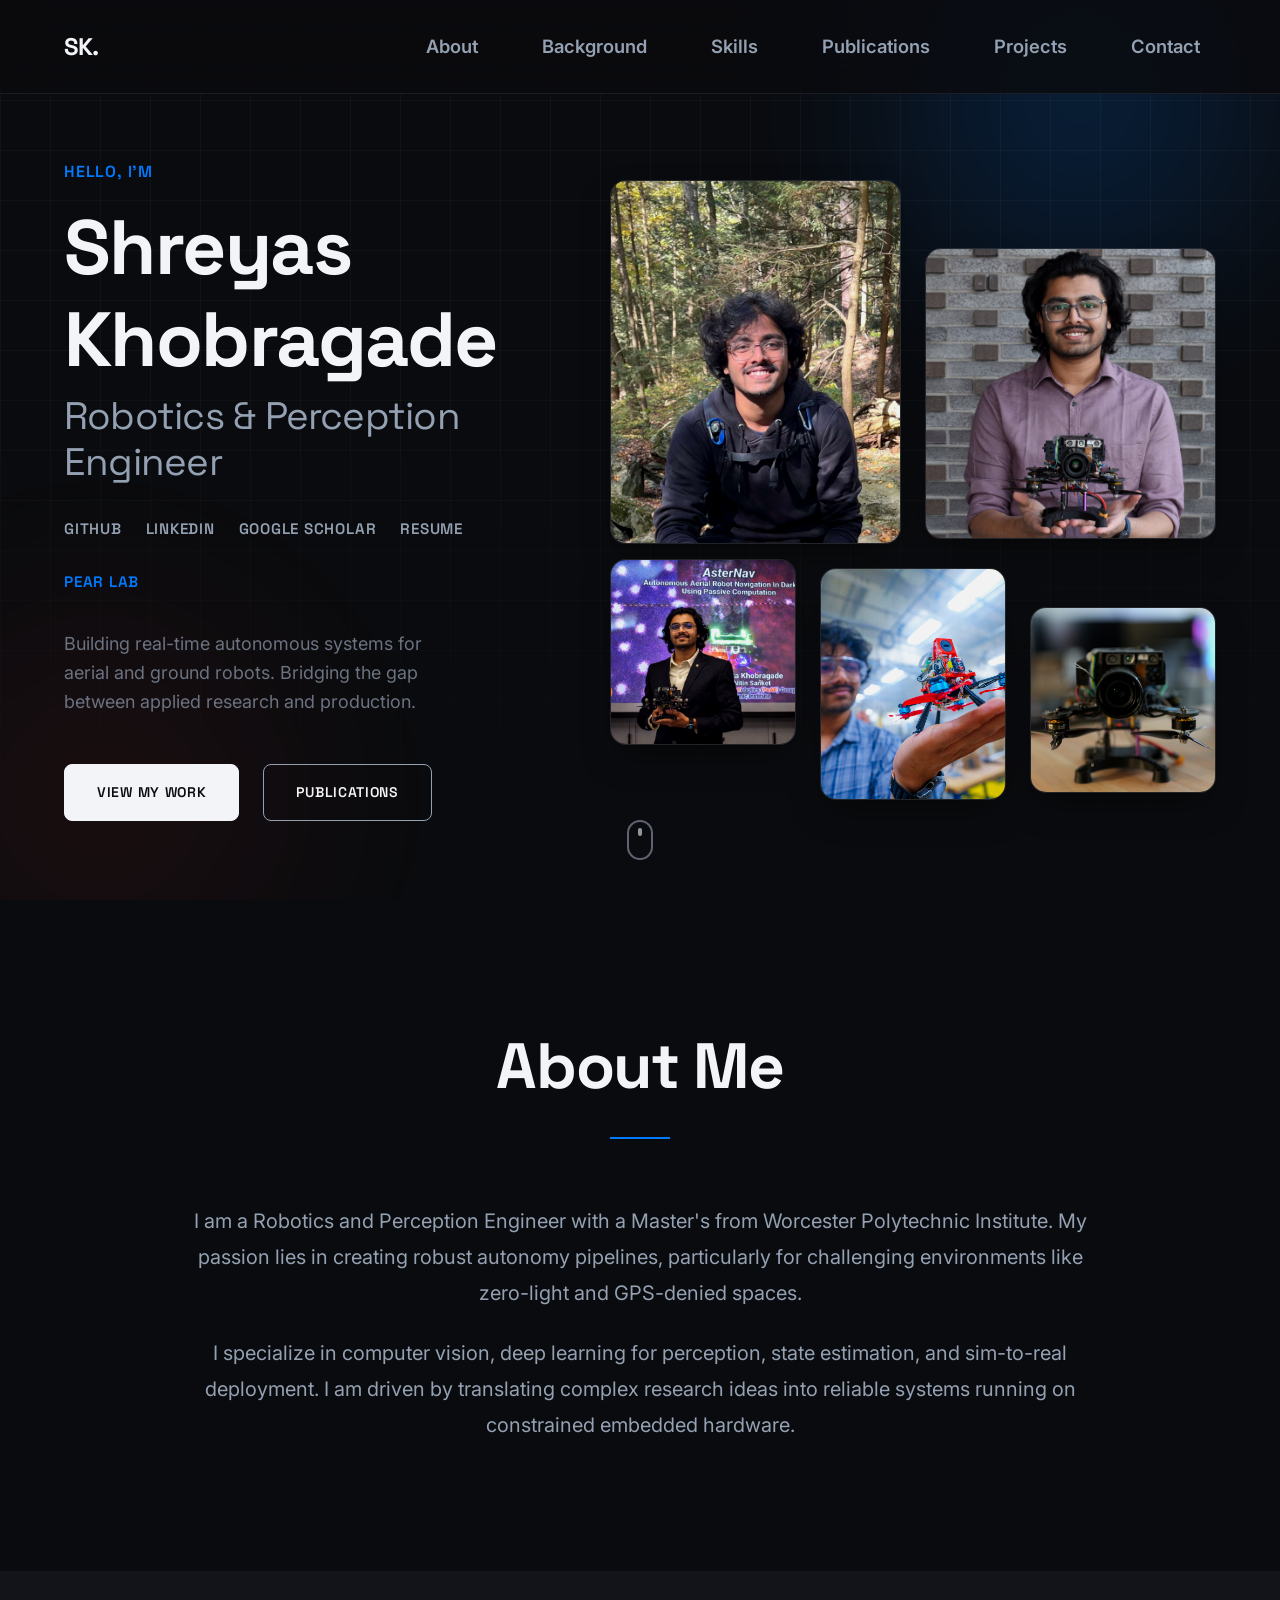
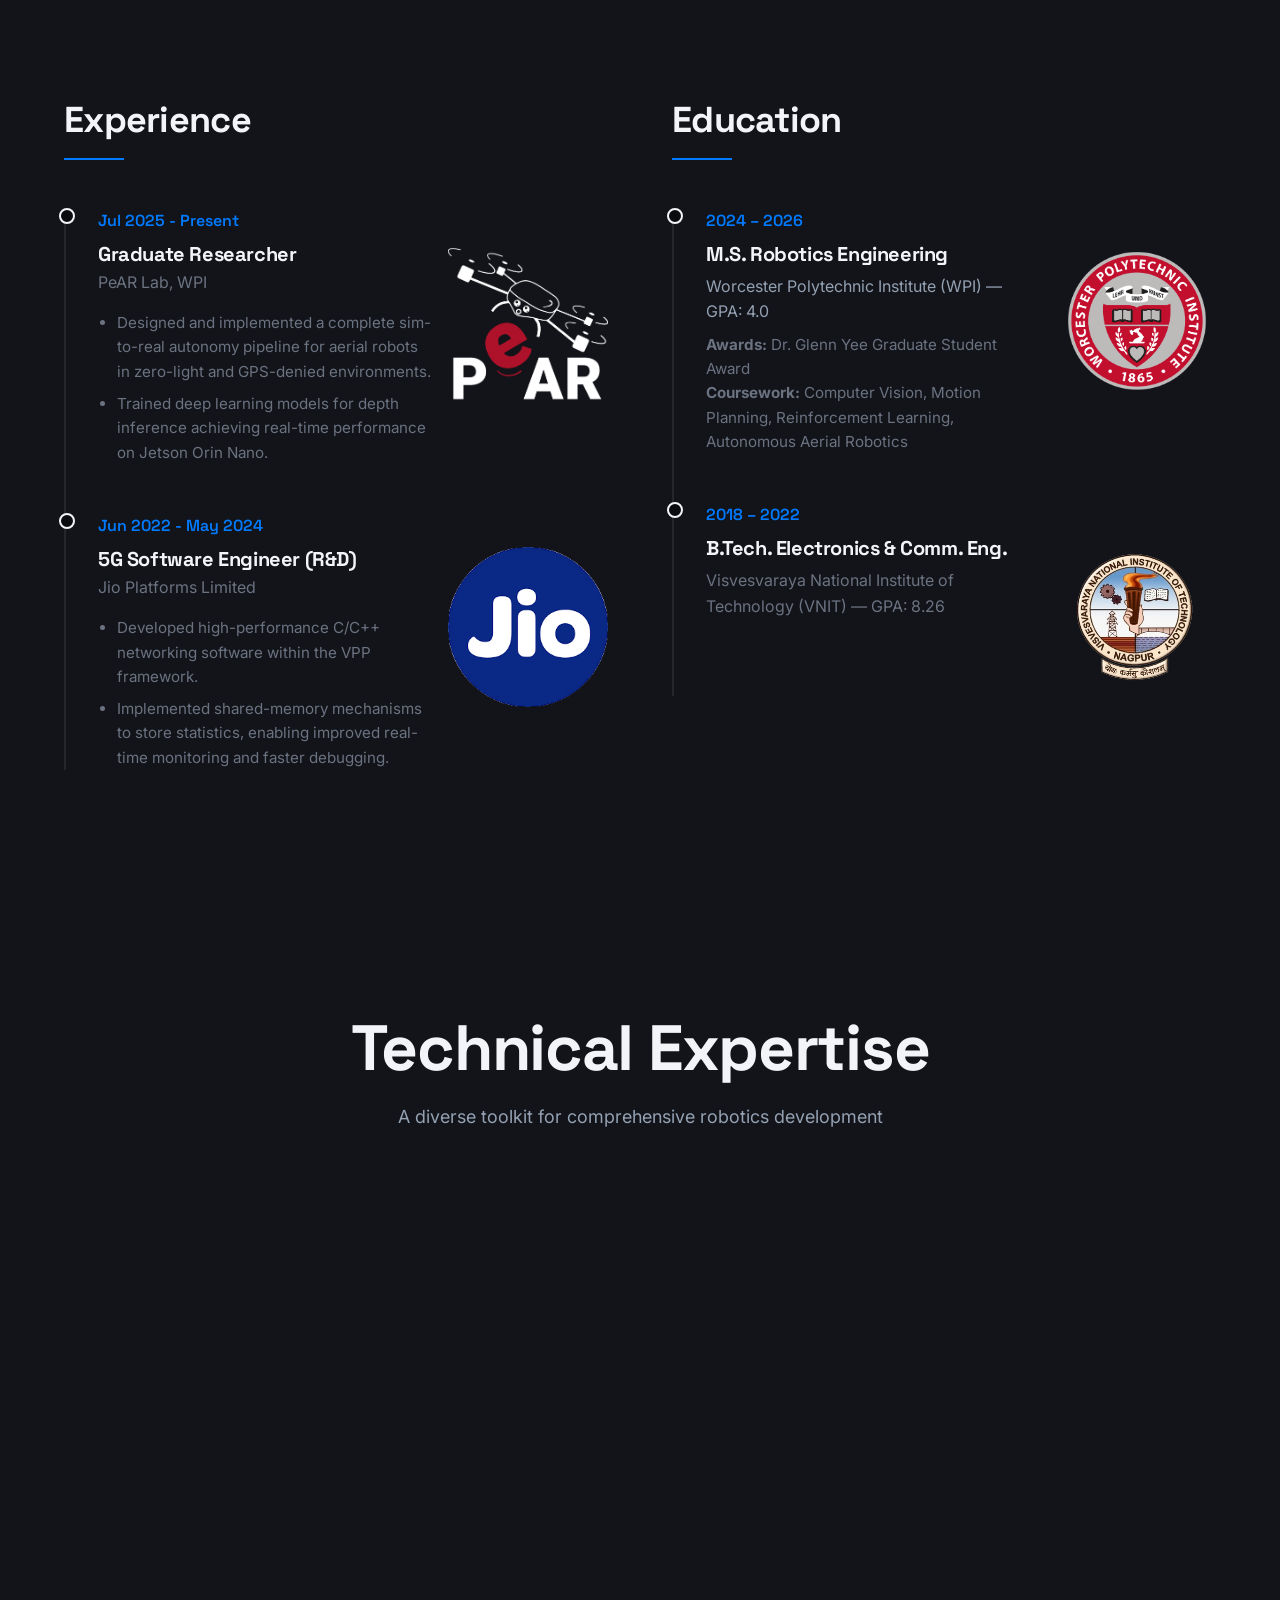
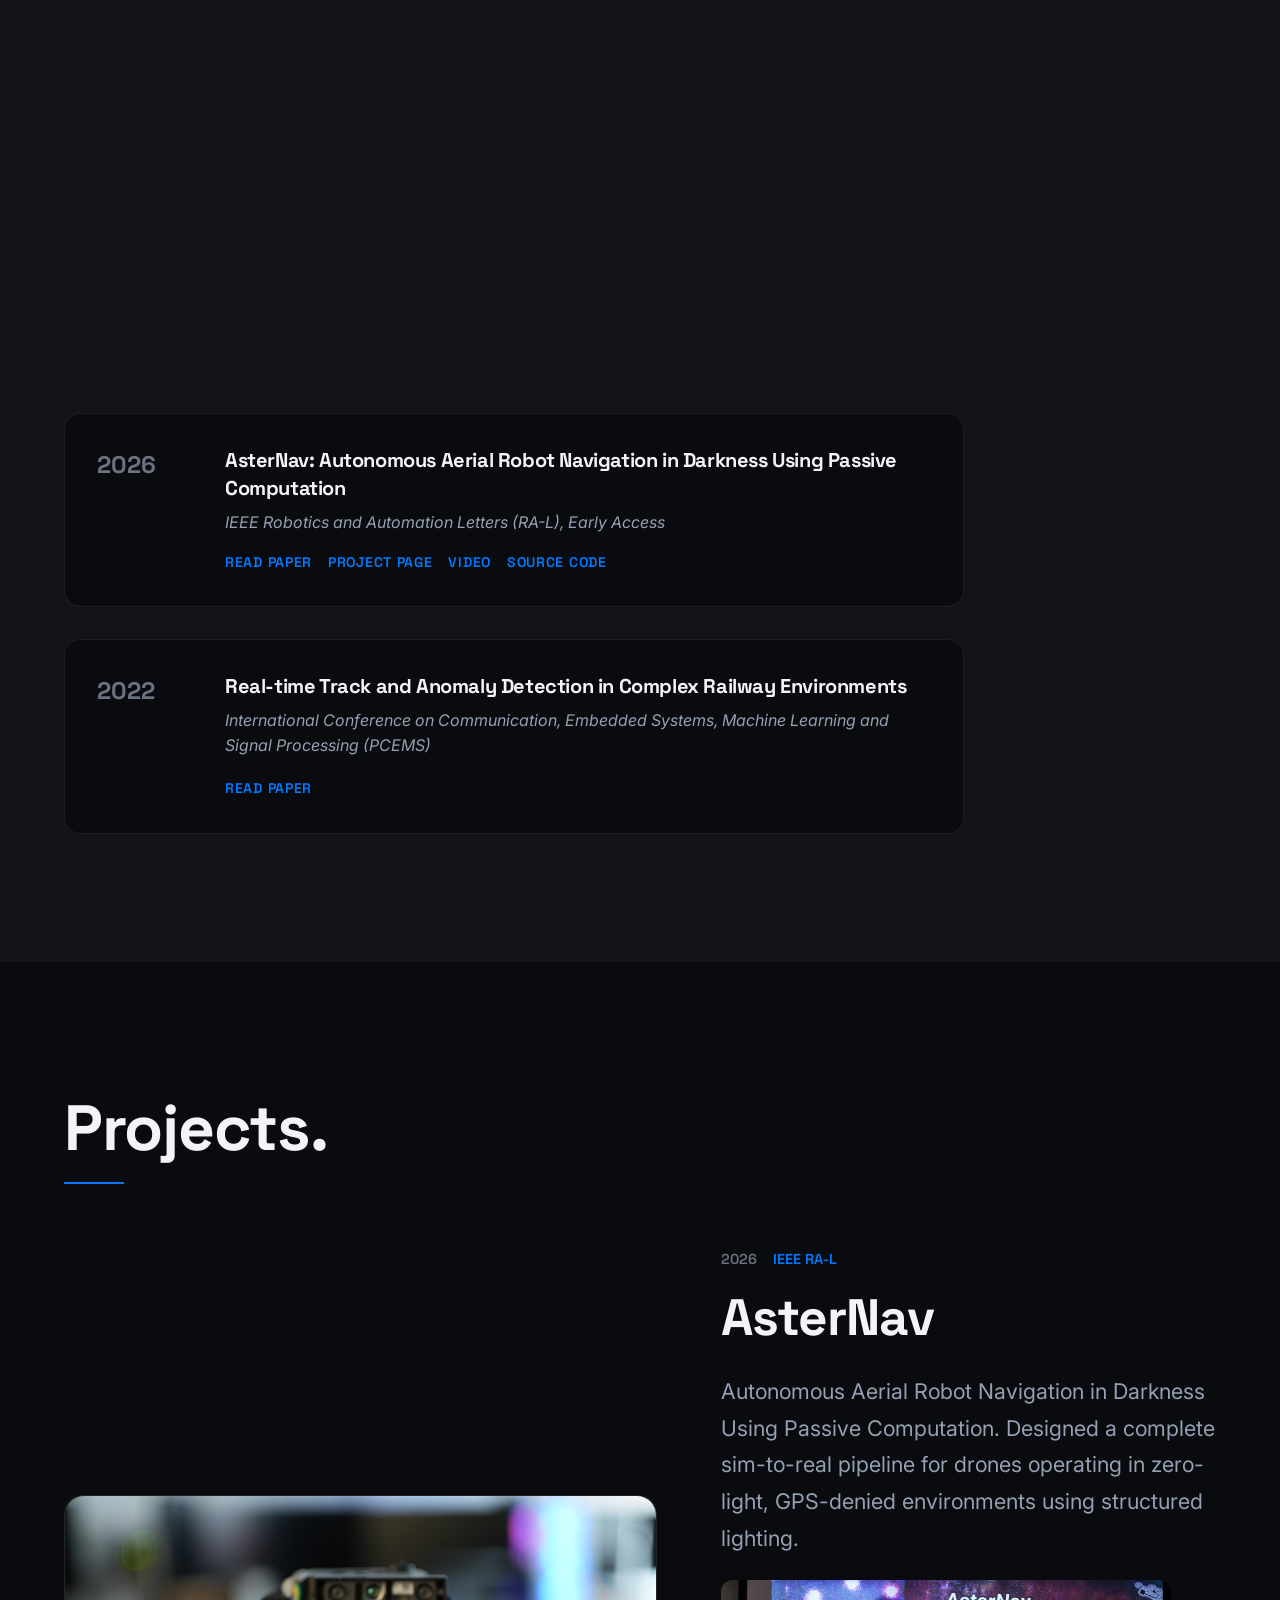
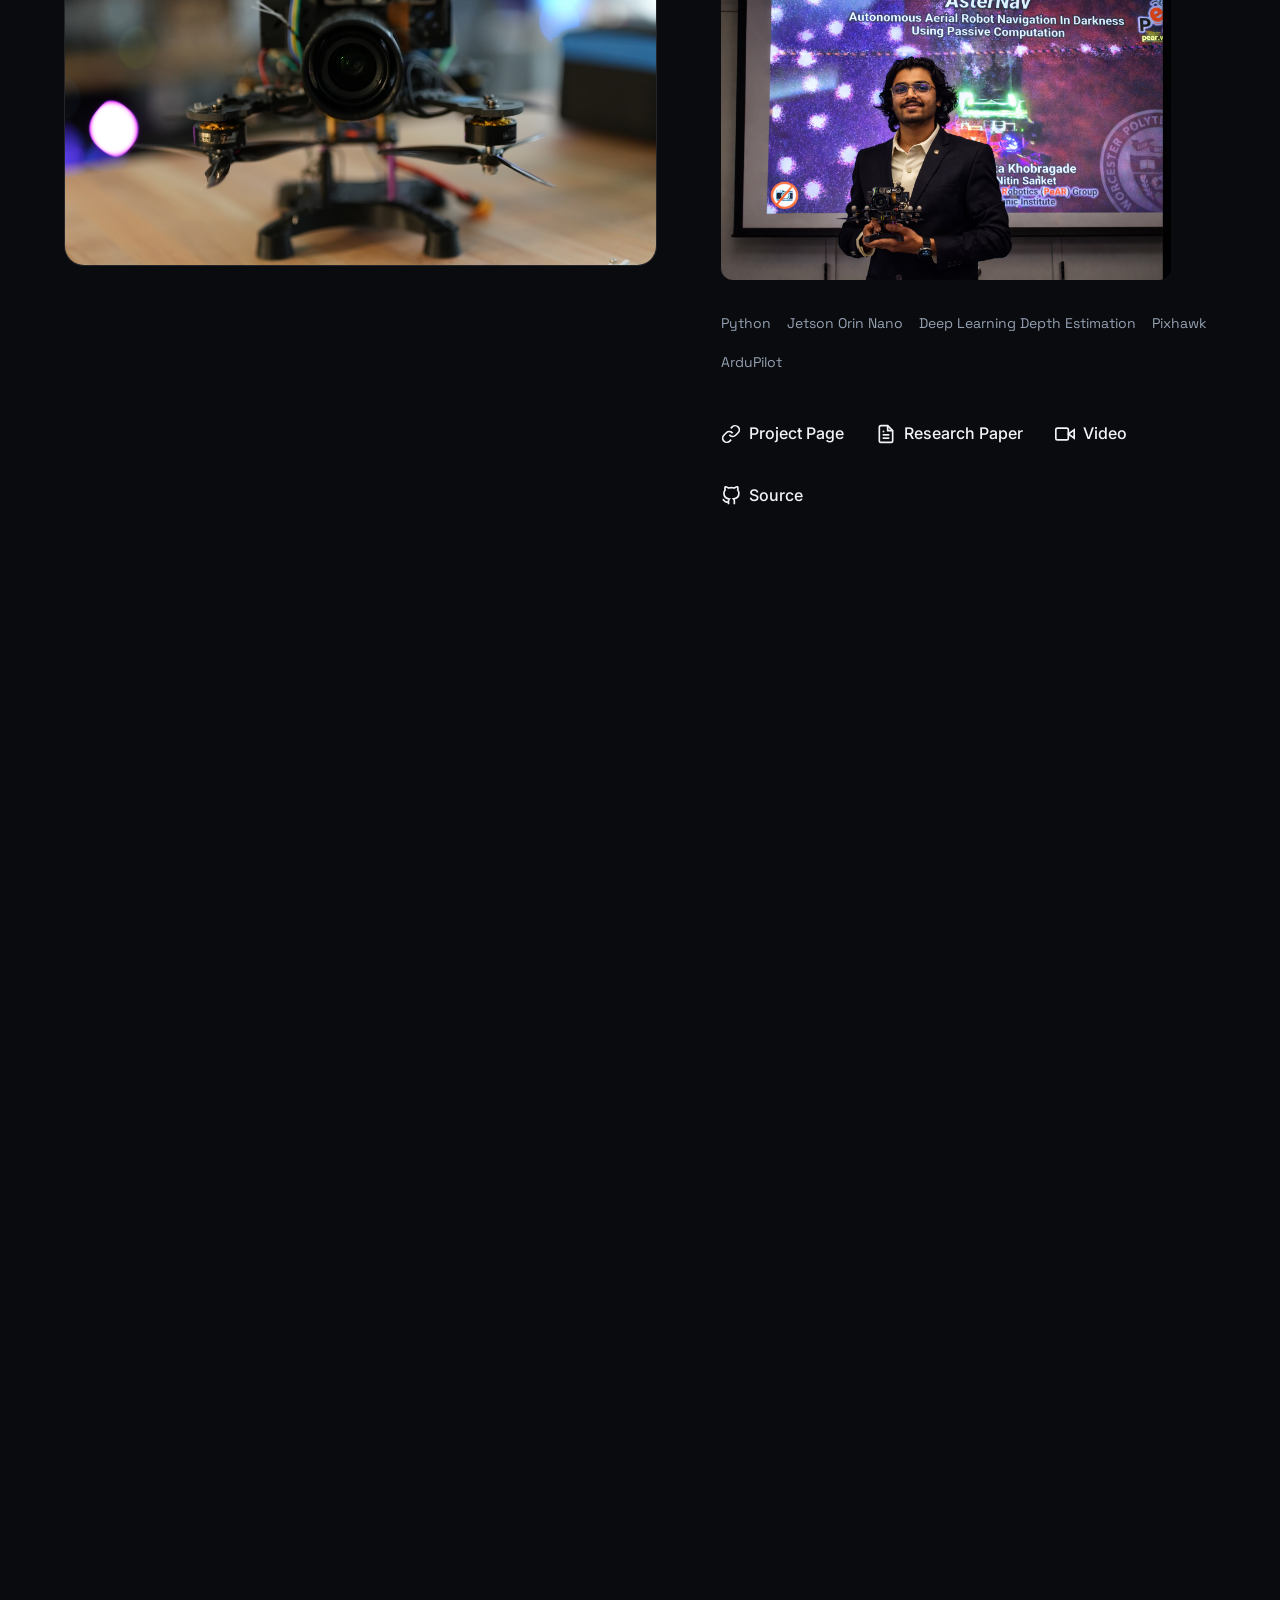
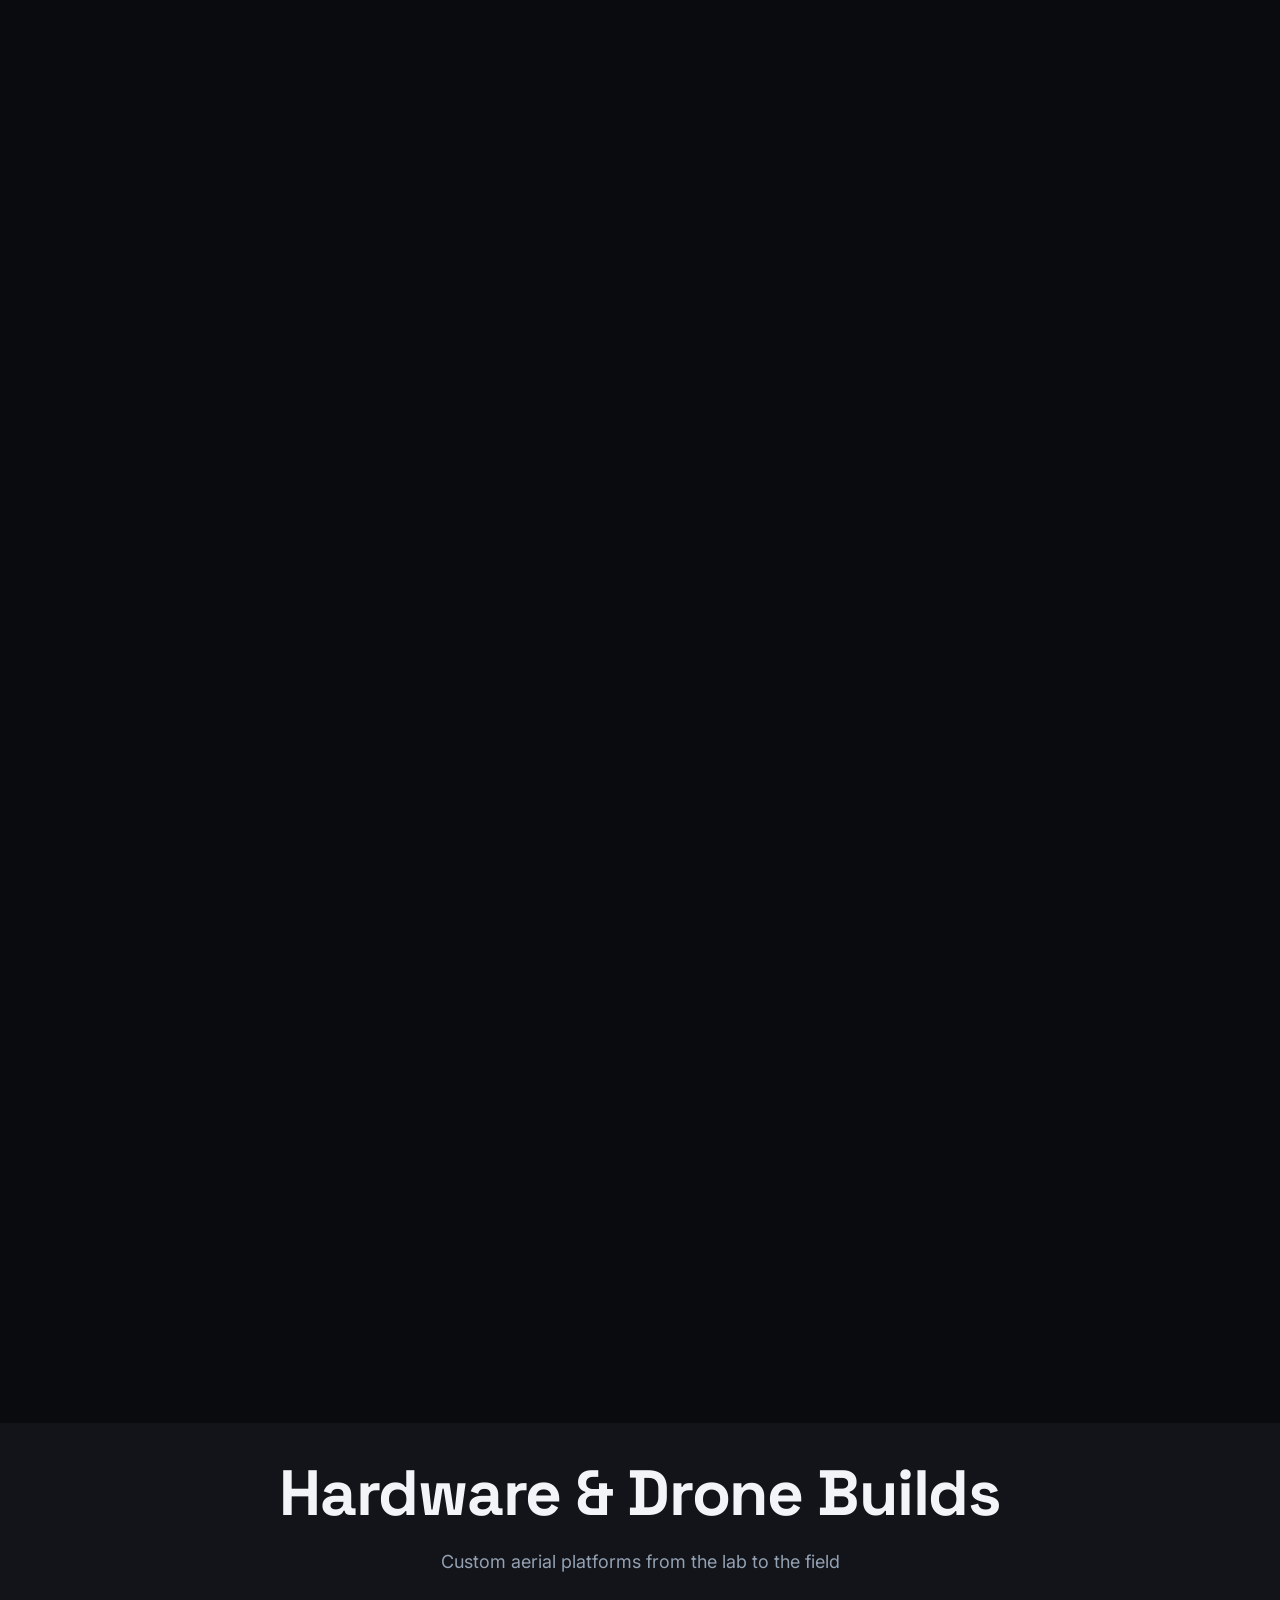
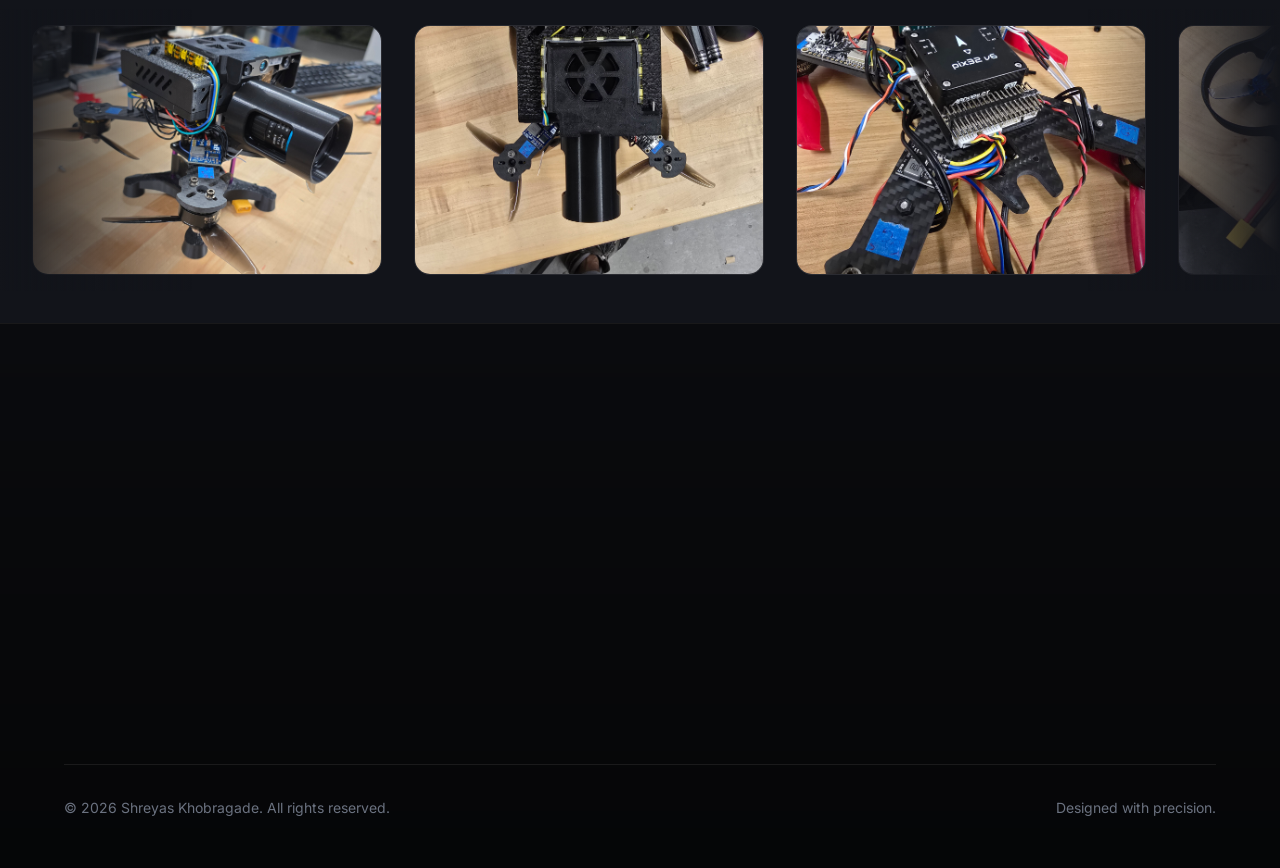
==== index.html @ 9266f79d "Add AsterNav project links to publications section" ====
<!DOCTYPE html>
<html lang="en">

<head>
    <meta charset="UTF-8">
    <meta name="viewport" content="width=device-width, initial-scale=1.0">
    <title>Shreyas Khobragade | Robotics & Perception Engineer</title>
    <meta name="description"
        content="Portfolio of Shreyas Khobragade, a Robotics and Perception Engineer specializing in computer vision, motion planning, and autonomous systems.">
    <link rel="preconnect" href="https://fonts.googleapis.com">
    <link rel="preconnect" href="https://fonts.gstatic.com" crossorigin>
    <link
        href="https://fonts.googleapis.com/css2?family=Inter:wght@300;400;600;800&family=Space+Grotesk:wght@400;700&display=swap"
        rel="stylesheet">
    <link rel="stylesheet" href="styles.css">
    <link rel="stylesheet" href="lightbox.css">
    <link rel="stylesheet" href="marquee.css">
</head>

<body>

    <!-- Navigation -->
    <nav class="navbar">
        <div class="nav-content">
            <a href="#" class="logo">SK.</a>
            <div class="nav-links">
                <a href="#about">About</a>
                <a href="#experience">Background</a>
                <a href="#skills">Skills</a>
                <a href="#publications">Publications</a>
                <a href="#projects">Projects</a>
                <a href="#contact">Contact</a>
            </div>
            <button class="mobile-menu-btn" aria-label="Toggle Menu">
                <span></span>
                <span></span>
            </button>
        </div>
    </nav>

    <!-- Main Content -->
    <main>

        <!-- Hero Section -->
        <section id="hero" class="hero-section">
            <div class="hero-background">
                <!-- We'll use CSS for the dark sleek background, maybe add a subtle grid or gradient -->
                <div class="glow glow-1"></div>
                <div class="glow glow-2"></div>
                <div class="grid-overlay"></div>
            </div>

            <div class="hero-content">
                <div class="hero-text">
                    <p class="greeting reveal-text">Hello, I'm</p>
                    <h1 class="name reveal-text">Shreyas Khobragade</h1>
                    <h2 class="title reveal-text">Robotics & Perception Engineer</h2>

                    <div class="hero-social-links reveal-text">
                        <a href="https://github.com/ShreyasKhobragade/" target="_blank" class="social-icon">GitHub</a>
                        <a href="https://www.linkedin.com/in/shreyas-khobragade/" target="_blank"
                            class="social-icon">LinkedIn</a>
                        <a href="https://scholar.google.com/citations?view_op=list_works&hl=en&user=_ce6oLcAAAAJ"
                            target="_blank" class="social-icon">Google Scholar</a>
                        <a href="Resume/Shreyas_Khobragade_Resume.pdf" target="_blank" class="social-icon">Resume</a>
                        <a href="https://pear.wpi.edu" target="_blank" class="social-icon highlight">PeAR Lab</a>
                    </div>

                    <p class="tagline reveal-text">Building real-time autonomous systems for aerial and ground robots.
                        Bridging the gap between applied research and production.</p>

                    <div class="hero-cta reveal-text">
                        <a href="#projects" class="btn btn-primary">View My Work</a>
                        <a href="#publications" class="btn btn-outline">Publications</a>
                    </div>
                </div>

                <div class="hero-visual reveal-fade">
                    <div class="collage-wrapper">
                        <div class="collage-item c-1 glass-panel">
                            <img src="images/ShreyasKhobragade.jpg" alt="Shreyas profile" class="hero-img">
                        </div>
                        <div class="collage-item c-2 glass-panel">
                            <img src="images/GlennYee_Shreyas.jpeg" alt="Receiving Award" class="hero-img">
                        </div>
                        <div class="collage-item c-3 glass-panel">
                            <img src="images/drsk.png" alt="Working with Drone" class="hero-img">
                        </div>
                        <div class="collage-item c-4 glass-panel">
                            <img src="images/sarangradronesk.jpeg" alt="Sarang Drone" class="hero-img">
                        </div>
                        <div class="collage-item c-5 glass-panel">
                            <img src="images/AsterNavdrone.jpg" alt="AsterNav Drone" class="hero-img">
                        </div>
                    </div>
                </div>
            </div>

            <a href="#about" class="scroll-indicator" aria-label="Scroll Down">
                <div class="mouse">
                    <div class="wheel"></div>
                </div>
            </a>
        </section>

        <!-- About Section -->
        <section id="about" class="section">
            <div class="section-container">
                <div class="section-header center reveal-up">
                    <h2 class="section-title">About Me</h2>
                    <div class="title-line"></div>
                </div>

                <div class="about-text-center reveal-up"
                    style="max-width: 900px; margin: 0 auto; text-align: center; font-size: 1.25rem; color: var(--text-secondary); line-height: 1.8;">
                    <p style="margin-bottom: 1.5rem;">I am a Robotics and Perception Engineer with a Master's from
                        Worcester Polytechnic Institute. My passion lies in creating robust autonomy pipelines,
                        particularly for challenging environments like zero-light and GPS-denied spaces.</p>
                    <p>I specialize in computer vision, deep learning for perception, state estimation, and sim-to-real
                        deployment. I am driven by translating complex research ideas into reliable systems running on
                        constrained embedded hardware.</p>
                </div>
            </div>
        </section>

        <!-- Experience & Education Section -->
        <section id="experience" class="section dark-section">
            <div class="section-container">
                <div class="dual-column"
                    style="display: grid; grid-template-columns: repeat(auto-fit, minmax(350px, 1fr)); gap: 4rem; align-items: start;">

                    <!-- Experience Column -->
                    <div class="experience-col">
                        <div class="section-header reveal-up" style="margin-bottom: 3rem;">
                            <h2 class="section-title" style="font-size: 2.25rem;">Experience</h2>
                            <div class="title-line"></div>
                        </div>

                        <div class="experience-timeline reveal-up">
                            <div class="timeline-item">
                                <div class="timeline-dot"></div>
                                <div class="timeline-date">Jul 2025 - Present</div>
                                <div style="display: flex; justify-content: space-between; align-items: flex-start;">
                                    <div>
                                        <h3 class="timeline-role">Graduate Researcher</h3>
                                        <p class="timeline-company" style="margin-bottom: 1rem;">PeAR Lab, WPI</p>
                                        <ul
                                            style="color: var(--text-tertiary); padding-left: 1.2rem; font-size: 0.95rem;">
                                            <li style="margin-bottom: 0.5rem;">Designed and implemented a complete
                                                sim-to-real
                                                autonomy pipeline for aerial robots in zero-light and GPS-denied
                                                environments.
                                            </li>
                                            <li>Trained deep learning models for depth inference achieving real-time
                                                performance
                                                on Jetson Orin Nano.</li>
                                        </ul>
                                    </div>
                                    <img src="PeAR_logo.png" alt="PeAR Lab Logo"
                                        style="width: 160px; height: 160px; margin-left: 1rem; object-fit: contain; flex-shrink: 0;">
                                </div>
                            </div>
                            <div class="timeline-item">
                                <div class="timeline-dot"></div>
                                <div class="timeline-date">Jun 2022 - May 2024</div>
                                <div style="display: flex; justify-content: space-between; align-items: flex-start;">
                                    <div>
                                        <h3 class="timeline-role">5G Software Engineer (R&D)</h3>
                                        <p class="timeline-company" style="margin-bottom: 1rem;">Jio Platforms Limited
                                        </p>
                                        <ul
                                            style="color: var(--text-tertiary); padding-left: 1.2rem; font-size: 0.95rem;">
                                            <li style="margin-bottom: 0.5rem;">Developed high-performance C/C++
                                                networking
                                                software within the VPP framework.</li>
                                            <li>Implemented shared-memory mechanisms to store statistics, enabling
                                                improved
                                                real-time monitoring and faster debugging.</li>
                                        </ul>
                                    </div>
                                    <!-- A placeholder class for Jio logo if you have one -->
                                    <img src="Jio_logo.png" alt="Jio Logo"
                                        style="width: 160px; height: 160px; margin-left: 1rem; object-fit: contain; flex-shrink: 0;">
                                </div>
                            </div>
                        </div>
                    </div>

                    <!-- Education Column -->
                    <div class="education-col">
                        <div class="section-header reveal-up" style="margin-bottom: 3rem;">
                            <h2 class="section-title" style="font-size: 2.25rem;">Education</h2>
                            <div class="title-line"></div>
                        </div>

                        <div class="experience-timeline reveal-up">
                            <div class="timeline-item">
                                <div class="timeline-dot"></div>
                                <div class="timeline-date">2024 – 2026</div>
                                <div style="display: flex; justify-content: space-between; align-items: flex-start;">
                                    <div>
                                        <h3 class="timeline-role" style="margin-bottom: 0.5rem;">M.S. Robotics
                                            Engineering</h3>
                                        <p class="timeline-company"
                                            style="margin-bottom: 0.5rem; color: var(--text-secondary);">
                                            Worcester Polytechnic Institute (WPI) — GPA: 4.0
                                        </p>
                                        <p style="font-size: 0.95rem; color: var(--text-tertiary); line-height: 1.6;">
                                            <strong>Awards:</strong> Dr. Glenn Yee Graduate Student Award<br>
                                            <strong>Coursework:</strong> Computer Vision, Motion Planning, Reinforcement
                                            Learning, Autonomous Aerial Robotics
                                        </p>
                                    </div>
                                    <img src="WPI_logo.png" alt="WPI Logo"
                                        style="width: 160px; height: 160px; margin-left: 1rem; object-fit: contain; flex-shrink: 0;">
                                </div>
                            </div>
                            <div class="timeline-item" style="margin-top: 2.5rem;">
                                <div class="timeline-dot"></div>
                                <div class="timeline-date">2018 – 2022</div>
                                <div style="display: flex; justify-content: space-between; align-items: flex-start;">
                                    <div>
                                        <h3 class="timeline-role" style="margin-bottom: 0.5rem;">B.Tech. Electronics &
                                            Comm. Eng.</h3>
                                        <p class="timeline-company" style="margin-bottom: 0;">
                                            Visvesvaraya National Institute of Technology (VNIT) — GPA: 8.26
                                        </p>
                                    </div>
                                    <img src="VNIT_logo.png" alt="VNIT Logo"
                                        style="width: 160px; height: 160px; margin-left: 1rem; object-fit: contain; flex-shrink: 0;">
                                </div>
                            </div>
                        </div>
                    </div>

                </div>
            </div>
        </section>

        <!-- Skills Section (Visual, interactive nodes) -->
        <section id="skills" class="section dark-section" style="padding: 4rem 0; overflow: hidden;">
            <div class="section-container" style="max-width: 100%; padding: 0;">
                <div class="section-header center reveal-up" style="margin-bottom: 2rem;">
                    <h2 class="section-title">Technical Expertise</h2>
                    <p class="section-subtitle">A diverse toolkit for comprehensive robotics development</p>
                </div>

                <div class="skills-strip-container">
                    <div class="skills-showcase reveal-up">

                        <div class="skill-category">
                            <h3>Robotics & Autonomy</h3>
                            <div class="skill-cloud">
                                <span class="skill-badge glass" data-hover="ROS2">ROS2</span>
                                <span class="skill-badge glass" data-hover="Motion Planning">Motion Planning (RRT,
                                    Kinodynamic RRT)</span>
                                <span class="skill-badge glass" data-hover="Visual-Inertial Odometry">Visual-Inertial
                                    Odometry</span>
                                <span class="skill-badge glass" data-hover="Reinforcement Learning">Reinforcement
                                    Learning
                                    (PPO)</span>
                                <span class="skill-badge glass" data-hover="Sim-to-Real">Sim-to-Real Deployment</span>
                            </div>
                        </div>

                        <div class="skill-category">
                            <h3>Perception & AI</h3>
                            <div class="skill-cloud">
                                <span class="skill-badge glass" data-hover="Computer Vision">Computer Vision</span>
                                <span class="skill-badge glass" data-hover="OpenCV">OpenCV</span>
                                <span class="skill-badge glass" data-hover="PyTorch">PyTorch</span>
                                <span class="skill-badge glass" data-hover="TensorFlow">TensorFlow</span>
                                <span class="skill-badge glass" data-hover="scikit-learn">scikit-learn</span>
                            </div>
                        </div>

                        <div class="skill-category">
                            <h3>Programming & Tools</h3>
                            <div class="skill-cloud">
                                <span class="skill-badge glass" data-hover="Python">Python</span>
                                <span class="skill-badge glass" data-hover="C/C++">C/C++</span>
                                <span class="skill-badge glass" data-hover="Linux">Linux</span>
                                <span class="skill-badge glass" data-hover="Isaac Sim">Isaac Sim</span>
                                <span class="skill-badge glass" data-hover="Blender">Blender</span>
                            </div>
                        </div>

                        <div class="skill-category">
                            <h3>Hardware Connectivity</h3>
                            <div class="skill-cloud">
                                <span class="skill-badge glass" data-hover="Jetson Orin Nano">Jetson Orin Nano</span>
                                <span class="skill-badge glass" data-hover="Raspberry Pi">Raspberry Pi</span>
                                <span class="skill-badge glass" data-hover="Pixhawk/PX4">Pixhawk / PX4</span>
                                <span class="skill-badge glass" data-hover="Microcontrollers">Arduino / ESP32</span>
                            </div>
                        </div>

                    </div>
                </div>
            </div>
        </section>

        <!-- Publications Section -->
        <section id="publications" class="section dark-section">
            <div class="section-container">
                <div class="section-header reveal-up">
                    <h2 class="section-title massive-text">Publications.</h2>
                    <div class="title-line"></div>
                </div>

                <div class="publications-list">
                    <div class="publication-item reveal-up">
                        <div class="pub-year">2026</div>
                        <div class="pub-details">
                            <h3>AsterNav: Autonomous Aerial Robot Navigation in Darkness Using Passive Computation</h3>
                            <p class="pub-venue">IEEE Robotics and Automation Letters (RA-L), Early Access</p>
                            <div class="pub-links-container"
                                style="display: flex; gap: 1rem; margin-top: 0.5rem; flex-wrap: wrap;">
                                <a href="https://ieeexplore.ieee.org/document/11346995" target="_blank"
                                    class="pub-link hover-underline">Read Paper</a>
                                <a href="https://pear.wpi.edu/research/asternav.html" target="_blank"
                                    class="pub-link hover-underline">Project Page</a>
                                <a href="https://www.youtube.com/watch?v=r2RBFTkhFX0" target="_blank"
                                    class="pub-link hover-underline">Video</a>
                                <a href="https://github.com/pearwpi/AsterNav" target="_blank"
                                    class="pub-link hover-underline">Source Code</a>
                            </div>
                        </div>
                    </div>

                    <div class="publication-item reveal-up">
                        <div class="pub-year">2022</div>
                        <div class="pub-details">
                            <h3>Real-time Track and Anomaly Detection in Complex Railway Environments</h3>
                            <p class="pub-venue">International Conference on Communication, Embedded Systems, Machine
                                Learning and Signal Processing (PCEMS)</p>
                            <a href="https://ieeexplore.ieee.org/document/9807974" target="_blank"
                                class="pub-link hover-underline">Read Paper</a>
                        </div>
                    </div>
                </div>
            </div>
        </section>

        <!-- Projects Section (Dynamic Wattenberger style) -->
        <section id="projects" class="section">
            <div class="section-container">
                <div class="section-header reveal-up">
                    <h2 class="section-title massive-text">Projects.</h2>
                    <div class="title-line"></div>
                </div>

                <!-- Projects injected by render_projects.js -->
                <div class="projects-grid">
                    <!-- Loading skeleton could go here -->
                </div>
            </div>
        </section>

        <!-- Drone Builds Marquee Section -->
        <section id="drone-builds" class="section dark-section" style="padding: 2rem 0; overflow: hidden;">
            <div class="section-container" style="max-width: 100%; padding: 0;">
                <div class="section-header center reveal-up" style="margin-bottom: 2rem;">
                    <h2 class="section-title">Hardware & Drone Builds</h2>
                    <p class="section-subtitle">Custom aerial platforms from the lab to the field</p>
                </div>

                <div class="drone-marquee-container">
                    <div class="drone-marquee-track">
                        <!-- Original Set -->
                        <div class="drone-marquee-item glass-panel"><img src="images/Drone Builds/20250830_032617.jpg"
                                alt="Drone Build"></div>
                        <div class="drone-marquee-item glass-panel"><img src="images/Drone Builds/20250830_032627.jpg"
                                alt="Drone Build"></div>
                        <div class="drone-marquee-item glass-panel"><img src="images/Drone Builds/20250904_235431.jpg"
                                alt="Drone Build"></div>
                        <div class="drone-marquee-item glass-panel"><img src="images/Drone Builds/20251022_201204.jpg"
                                alt="Drone Build"></div>
                        <div class="drone-marquee-item glass-panel"><img src="images/Drone Builds/AsterNavdrone.jpg"
                                alt="AsterNav Drone Build"></div>
                        <div class="drone-marquee-item glass-panel"><img src="images/Drone Builds/20260227_203938.jpg"
                                alt="Drone Build"></div>
                        <div class="drone-marquee-item glass-panel"><img src="images/Drone Builds/20260227_203946.jpg"
                                alt="Drone Build"></div>
                        <div class="drone-marquee-item glass-panel"><img src="images/Drone Builds/20260227_203955.jpg"
                                alt="Drone Build"></div>
                        <div class="drone-marquee-item glass-panel"><img src="images/Drone Builds/20260227_204009.jpg"
                                alt="Drone Build"></div>
                        <div class="drone-marquee-item glass-panel"><img src="images/Drone Builds/20260303_013803.jpg"
                                alt="Drone Build"></div>
                        <div class="drone-marquee-item glass-panel"><img src="images/Drone Builds/20260303_013812.jpg"
                                alt="Drone Build"></div>
                        <div class="drone-marquee-item glass-panel"><img src="images/Drone Builds/20260303_013832.jpg"
                                alt="Drone Build"></div>
                        <div class="drone-marquee-item glass-panel"><img src="images/Drone Builds/20260303_013838.jpg"
                                alt="Drone Build"></div>
                        <div class="drone-marquee-item glass-panel"><img src="images/Drone Builds/20260303_013847.jpg"
                                alt="Drone Build"></div>

                        <!-- Duplicate Set for infinite scroll -->
                        <div class="drone-marquee-item glass-panel"><img src="images/Drone Builds/20250830_032617.jpg"
                                alt="Drone Build"></div>
                        <div class="drone-marquee-item glass-panel"><img src="images/Drone Builds/20250830_032627.jpg"
                                alt="Drone Build"></div>
                        <div class="drone-marquee-item glass-panel"><img src="images/Drone Builds/20250904_235431.jpg"
                                alt="Drone Build"></div>
                        <div class="drone-marquee-item glass-panel"><img src="images/Drone Builds/20251022_201204.jpg"
                                alt="Drone Build"></div>
                        <div class="drone-marquee-item glass-panel"><img src="images/Drone Builds/AsterNavdrone.jpg"
                                alt="AsterNav Drone Build"></div>
                        <div class="drone-marquee-item glass-panel"><img src="images/Drone Builds/20260227_203938.jpg"
                                alt="Drone Build"></div>
                        <div class="drone-marquee-item glass-panel"><img src="images/Drone Builds/20260227_203946.jpg"
                                alt="Drone Build"></div>
                        <div class="drone-marquee-item glass-panel"><img src="images/Drone Builds/20260227_203955.jpg"
                                alt="Drone Build"></div>
                        <div class="drone-marquee-item glass-panel"><img src="images/Drone Builds/20260227_204009.jpg"
                                alt="Drone Build"></div>
                        <div class="drone-marquee-item glass-panel"><img src="images/Drone Builds/20260303_013803.jpg"
                                alt="Drone Build"></div>
                        <div class="drone-marquee-item glass-panel"><img src="images/Drone Builds/20260303_013812.jpg"
                                alt="Drone Build"></div>
                        <div class="drone-marquee-item glass-panel"><img src="images/Drone Builds/20260303_013832.jpg"
                                alt="Drone Build"></div>
                        <div class="drone-marquee-item glass-panel"><img src="images/Drone Builds/20260303_013838.jpg"
                                alt="Drone Build"></div>
                        <div class="drone-marquee-item glass-panel"><img src="images/Drone Builds/20260303_013847.jpg"
                                alt="Drone Build"></div>
                    </div>
                </div>
            </div>
        </section>

        <!-- Dynamic Drone Cursor / Graphics Section (placeholder indicator) -->
        <div id="drone-cursor" class="hidden"></div>

    </main>

    <!-- Footer -->
    <footer id="contact" class="footer">
        <div class="footer-container">
            <div class="footer-top">
                <div class="footer-branding reveal-up">
                    <h2>Ready to Build.</h2>
                    <p>Let's collaborate on the next generation of autonomous systems.</p>
                    <a href="mailto:skhobragade@wpi.edu" class="email-link btn btn-primary mt-4">skhobragade@wpi.edu</a>
                </div>

                <div class="footer-links reveal-up flex-col">
                    <h3>Connect</h3>
                    <a href="https://www.linkedin.com/in/shreyas-khobragade/" target="_blank"
                        class="hover-glow">LinkedIn</a>
                    <a href="https://github.com/ShreyasKhobragade/" target="_blank" class="hover-glow">GitHub</a>
                    <a href="https://scholar.google.com/citations?view_op=list_works&hl=en&user=_ce6oLcAAAAJ"
                        target="_blank" class="hover-glow">Google Scholar</a>
                    <a href="Resume/Shreyas_Khobragade_Resume.pdf" target="_blank" class="hover-glow">Resume</a>
                </div>
            </div>

            <div class="footer-bottom">
                <p>&copy; 2026 Shreyas Khobragade. All rights reserved.</p>
                <div class="tech-credit">
                    <span>Designed with precision.</span>
                </div>
            </div>
        </div>
    </footer>

    <!-- Lightbox Modal -->
    <div id="lightbox-modal" class="lightbox-modal">
        <span class="lightbox-close">&times;</span>
        <img class="lightbox-content" id="lightbox-img">
    </div>

    <script src="projects/projects_index.js"></script>
    <script src="js/render_projects.js"></script>
    <script src="script.js"></script>
</body>

</html>
---- styles.css ----
/* ==========================================================================
   CSS Variables & Theme Configuration
   ========================================================================== */
:root {
    /* Color Palette - Shield.ai inspired sleek dark mode */
    --bg-primary: #0a0b0e;
    --bg-secondary: #12141a;
    --bg-tertiary: #1a1d24;

    --text-primary: #f2f4f8;
    --text-secondary: #94a1b2;
    --text-tertiary: #6b7280;

    --accent-red: #ff3b30;
    --accent-blue: #007aff;
    --accent-glow: rgba(0, 122, 255, 0.4);

    --glass-bg: rgba(255, 255, 255, 0.03);
    --glass-border: rgba(255, 255, 255, 0.08);

    /* Typography */
    /* Wattenberger inspired large, clear type system */
    --font-heading: 'Space Grotesk', sans-serif;
    --font-body: 'Inter', sans-serif;

    /* Spacing */
    --space-sm: 0.5rem;
    --space-md: 1rem;
    --space-lg: 2rem;
    --space-xl: 4rem;
    --space-xxl: 8rem;

    /* Transitions */
    --transition-fast: 0.2s ease;
    --transition-normal: 0.4s cubic-bezier(0.16, 1, 0.3, 1);
    --transition-slow: 0.8s cubic-bezier(0.16, 1, 0.3, 1);
}

/* ==========================================================================
   Reset & Base Styles
   ========================================================================== */
* {
    margin: 0;
    padding: 0;
    box-sizing: border-box;
}

html {
    scroll-behavior: smooth;
    font-size: 16px;
}

body {
    background-color: var(--bg-primary);
    color: var(--text-primary);
    font-family: var(--font-body);
    line-height: 1.6;
    overflow-x: hidden;
    -webkit-font-smoothing: antialiased;
}

h1,
h2,
h3,
h4,
.massive-text {
    font-family: var(--font-heading);
    line-height: 1.2;
    letter-spacing: -0.02em;
}

a {
    color: inherit;
    text-decoration: none;
}

img {
    max-width: 100%;
    height: auto;
    display: block;
}

.section {
    padding: var(--space-xxl) 0;
    position: relative;
}

.section-container {
    max-width: 1400px;
    margin: 0 auto;
    padding: 0 5%;
}

.dark-section {
    background-color: var(--bg-secondary);
}

/* ==========================================================================
   Components
   ========================================================================== */

/* Typography Utils */
.massive-text {
    font-size: clamp(3rem, 8vw, 6rem);
    font-weight: 700;
}

.large-text {
    font-size: clamp(1.1rem, 2vw, 1.35rem);
    line-height: 1.7;
    color: var(--text-secondary);
}

/* Glassmorphism */
.glass-panel {
    background: var(--glass-bg);
    backdrop-filter: blur(12px);
    -webkit-backdrop-filter: blur(12px);
    border: 1px solid var(--glass-border);
    border-radius: 24px;
    overflow: hidden;
}

/* Buttons */
.btn {
    display: inline-flex;
    align-items: center;
    justify-content: center;
    padding: 1rem 2rem;
    font-weight: 600;
    border-radius: 8px;
    transition: var(--transition-fast);
    cursor: pointer;
    font-family: var(--font-heading);
    letter-spacing: 0.05em;
    text-transform: uppercase;
    font-size: 0.875rem;
}

.btn-primary {
    background: var(--text-primary);
    color: var(--bg-primary);
    border: 1px solid var(--text-primary);
}

.btn-primary:hover {
    background: transparent;
    color: var(--text-primary);
}

.btn-outline {
    background: transparent;
    color: var(--text-primary);
    border: 1px solid var(--text-secondary);
}

.btn-outline:hover {
    border-color: var(--text-primary);
    box-shadow: 0 0 20px rgba(255, 255, 255, 0.1);
}

/* ==========================================================================
   Navigation
   ========================================================================== */
.navbar {
    position: fixed;
    top: 0;
    width: 100%;
    padding: 1.5rem 0;
    z-index: 100;
    background: rgba(10, 11, 14, 0.8);
    backdrop-filter: blur(20px);
    border-bottom: 1px solid var(--glass-border);
    transition: var(--transition-normal);
}

.nav-content {
    max-width: 1400px;
    margin: 0 auto;
    padding: 0 5%;
    display: flex;
    justify-content: space-between;
    align-items: center;
}

.logo {
    font-family: var(--font-heading);
    font-weight: 700;
    font-size: 1.5rem;
    letter-spacing: -0.05em;
}

.nav-links {
    display: flex;
    gap: 2rem;
}

.nav-links a {
    font-size: 1.15rem;
    font-weight: 600;
    color: var(--text-secondary);
    transition: var(--transition-fast);
    padding: 0.5rem 1rem;
}

.nav-links a:hover {
    color: var(--text-primary);
}

.mobile-menu-btn {
    display: none;
    background: none;
    border: none;
    cursor: pointer;
    width: 30px;
    height: 20px;
    position: relative;
    z-index: 101;
}

.mobile-menu-btn span {
    display: block;
    width: 100%;
    height: 2px;
    background: var(--text-primary);
    position: absolute;
    transition: 0.3s;
}

.mobile-menu-btn span:first-child {
    top: 0;
}

.mobile-menu-btn span:last-child {
    bottom: 0;
}

/* ==========================================================================
   Hero Section
   ========================================================================== */
.hero-section {
    min-height: 100vh;
    display: flex;
    align-items: center;
    padding-top: 80px;
    position: relative;
    overflow: hidden;
}

.hero-background {
    position: absolute;
    inset: 0;
    z-index: 0;
    pointer-events: none;
}

.glow {
    position: absolute;
    width: 600px;
    height: 600px;
    background: radial-gradient(circle, var(--accent-glow) 0%, rgba(0, 0, 0, 0) 70%);
    opacity: 0.5;
    border-radius: 50%;
    filter: blur(60px);
}

.glow-1 {
    top: -200px;
    right: -100px;
}

.glow-2 {
    bottom: -200px;
    left: -200px;
    background: radial-gradient(circle, rgba(255, 59, 48, 0.15) 0%, rgba(0, 0, 0, 0) 70%);
}

.grid-overlay {
    position: absolute;
    inset: 0;
    background-size: 50px 50px;
    background-image:
        linear-gradient(to right, rgba(255, 255, 255, 0.03) 1px, transparent 1px),
        linear-gradient(to bottom, rgba(255, 255, 255, 0.03) 1px, transparent 1px);
    mask-image: linear-gradient(to bottom, black 40%, transparent 100%);
    -webkit-mask-image: linear-gradient(to bottom, black 40%, transparent 100%);
}

.hero-content {
    position: relative;
    z-index: 1;
    display: grid;
    grid-template-columns: 1fr 1.3fr;
    /* Give more width to the collage */
    gap: 5rem;
    max-width: 1400px;
    margin: 0 auto;
    padding: 0 5%;
    align-items: center;
}

.hero-text {
    max-width: 600px;
}

.greeting {
    font-family: var(--font-heading);
    color: var(--accent-blue);
    font-weight: 600;
    margin-bottom: 1rem;
    letter-spacing: 0.05em;
    text-transform: uppercase;
}

.name {
    font-size: clamp(3rem, 6vw, 5rem);
    margin-bottom: 0.5rem;
}

.title {
    font-size: clamp(1.5rem, 3vw, 2.5rem);
    color: var(--text-secondary);
    margin-bottom: 2rem;
    font-weight: 400;
}

.tagline {
    font-size: 1.125rem;
    color: var(--text-tertiary);
    margin-bottom: 3rem;
    max-width: 80%;
}

.hero-social-links {
    display: flex;
    gap: 1.5rem;
    margin-bottom: 2rem;
    flex-wrap: wrap;
}

.social-icon {
    font-family: var(--font-heading);
    font-size: 0.95rem;
    font-weight: 600;
    color: var(--text-secondary);
    text-transform: uppercase;
    letter-spacing: 0.05em;
    position: relative;
    padding-bottom: 4px;
    transition: color 0.3s;
}

.social-icon::after {
    content: '';
    position: absolute;
    bottom: 0;
    left: 0;
    width: 0;
    height: 2px;
    background: var(--text-primary);
    transition: width 0.3s ease;
}

.social-icon:hover {
    color: var(--text-primary);
}

.social-icon:hover::after {
    width: 100%;
}

.social-icon.highlight {
    color: var(--accent-blue);
}

.social-icon.highlight::after {
    background: var(--accent-blue);
}

.hero-cta {
    display: flex;
    gap: 1.5rem;
}

.hero-visual {
    position: relative;
}

.collage-wrapper {
    display: grid;
    grid-template-columns: repeat(6, 1fr);
    gap: 1.5rem;
    width: 100%;
    align-items: center;
}

.collage-item {
    border-radius: 16px;
    overflow: hidden;
    box-shadow: 0 15px 35px -10px rgba(0, 0, 0, 0.5);
    transition: transform 0.4s ease, box-shadow 0.4s ease;
    aspect-ratio: 1/1;
    /* default */
    position: relative;
    z-index: 1;
}

.collage-item:hover {
    transform: translateY(-8px);
    box-shadow: 0 25px 45px -12px rgba(0, 122, 255, 0.3);
    z-index: 10;
}

/* 5-Image CSS Grid Layout */
.c-1 {
    grid-column: span 3;
    aspect-ratio: 4/5;
}

.c-2 {
    grid-column: span 3;
    aspect-ratio: 1/1;
    transform: translateY(2rem);
}

.c-3 {
    grid-column: span 2;
    aspect-ratio: 1/1;
    transform: translateY(-2rem);
}

.c-4 {
    grid-column: span 2;
    aspect-ratio: 4/5;
}

.c-5 {
    grid-column: span 2;
    aspect-ratio: 1/1;
    transform: translateY(1rem);
}

.c-1:hover,
.c-2:hover,
.c-3:hover,
.c-4:hover,
.c-5:hover {
    transform: translateY(-8px) scale(1.03);
    /* Override static transforms on hover */
}

.hero-img {
    width: 100%;
    height: 100%;
    object-fit: cover;
    filter: contrast(1.05) brightness(0.95);
    transition: transform 0.6s ease, filter 0.3s ease;
    cursor: zoom-in;
}

.collage-item:hover .hero-img {
    transform: scale(1.05);
    filter: contrast(1.1) brightness(1.05);
}

.img-overlay {
    position: absolute;
    inset: 0;
    background: linear-gradient(to top, rgba(10, 11, 14, 0.8), transparent);
}

.scroll-indicator {
    position: absolute;
    bottom: 40px;
    left: 50%;
    transform: translateX(-50%);
    z-index: 2;
    opacity: 0.6;
    transition: var(--transition-fast);
}

.scroll-indicator:hover {
    opacity: 1;
}

.mouse {
    width: 26px;
    height: 40px;
    border: 2px solid var(--text-secondary);
    border-radius: 14px;
    position: relative;
}

.wheel {
    width: 4px;
    height: 8px;
    background: var(--text-primary);
    border-radius: 2px;
    position: absolute;
    top: 6px;
    left: 50%;
    transform: translateX(-50%);
    animation: scroll 1.5s infinite;
}

@keyframes scroll {
    0% {
        top: 6px;
        opacity: 1;
    }

    100% {
        top: 20px;
        opacity: 0;
    }
}

/* ==========================================================================
   Section Headers
   ========================================================================== */
.section-header {
    margin-bottom: 4rem;
}

.section-header.center {
    text-align: center;
    display: flex;
    flex-direction: column;
    align-items: center;
}

.section-title {
    font-size: clamp(2.5rem, 5vw, 4rem);
    margin-bottom: 1rem;
}

.title-line {
    height: 2px;
    width: 60px;
    background: var(--accent-blue);
    margin-top: 1rem;
}

.section-subtitle {
    color: var(--text-secondary);
    font-size: 1.125rem;
    max-width: 600px;
}

/* ==========================================================================
   About Section
   ========================================================================== */
.about-content {
    display: grid;
    grid-template-columns: 1fr 1fr;
    gap: 4rem;
}

.about-text p {
    font-size: 1.25rem;
    color: var(--text-secondary);
    margin-bottom: 1.5rem;
}

.experience-timeline {
    border-left: 2px solid var(--glass-border);
    padding-left: 2rem;
}

.timeline-item {
    position: relative;
    margin-bottom: 3rem;
}

.timeline-dot {
    position: absolute;
    left: -2.45rem;
    top: 0;
    width: 16px;
    height: 16px;
    border-radius: 50%;
    background: var(--bg-primary);
    border: 2px solid var(--text-primary);
}

.timeline-date {
    font-family: var(--font-heading);
    color: var(--accent-blue);
    font-weight: 600;
    margin-bottom: 0.5rem;
}

.timeline-role {
    font-size: 1.25rem;
    margin-bottom: 0.25rem;
}

.timeline-company {
    color: var(--text-tertiary);
}

/* ==========================================================================
   Skills Section (stevenf7 inspired visual layout)
   ========================================================================== */
.skills-showcase {
    display: grid;
    grid-template-columns: repeat(auto-fit, minmax(280px, 1fr));
    gap: 2rem;
    margin-top: 4rem;
}

.skill-category {
    background: var(--bg-primary);
    padding: 2.5rem 2rem;
    border-radius: 24px;
    border: 1px solid var(--glass-border);
    transition: transform var(--transition-normal);
}

.skill-category:hover {
    transform: translateY(-5px);
    border-color: rgba(255, 255, 255, 0.1);
}

.skill-category h3 {
    font-size: 1.5rem;
    margin-bottom: 2rem;
    color: var(--text-primary);
}

.skill-cloud {
    display: flex;
    flex-wrap: wrap;
    gap: 0.75rem;
}

.skill-badge {
    padding: 0.5rem 1rem;
    background: var(--bg-tertiary);
    border-radius: 100px;
    font-size: 0.875rem;
    font-weight: 500;
    color: var(--text-secondary);
    border: 1px solid transparent;
    transition: var(--transition-fast);
    cursor: default;
    position: relative;
}

.skill-badge:hover {
    color: var(--text-primary);
    border-color: var(--text-primary);
    background: rgba(255, 255, 255, 0.05);
}

/* ==========================================================================
   Publications Section
   ========================================================================== */
.publications-list {
    display: flex;
    flex-direction: column;
    gap: 2rem;
    max-width: 900px;
}

.publication-item {
    display: flex;
    gap: 3rem;
    padding: 2rem;
    background: var(--bg-primary);
    border: 1px solid var(--glass-border);
    border-radius: 16px;
    transition: transform var(--transition-normal), border-color var(--transition-fast);
}

.publication-item:hover {
    transform: translateX(10px);
    border-color: rgba(255, 255, 255, 0.15);
}

.pub-year {
    font-family: var(--font-heading);
    font-size: 1.5rem;
    font-weight: 700;
    color: var(--text-tertiary);
    min-width: 80px;
}

.pub-details h3 {
    font-size: 1.25rem;
    margin-bottom: 0.5rem;
    line-height: 1.4;
    color: var(--text-primary);
}

.pub-venue {
    color: var(--text-secondary);
    font-size: 1rem;
    margin-bottom: 1rem;
    font-style: italic;
}

.pub-link {
    font-family: var(--font-heading);
    font-size: 0.875rem;
    font-weight: 600;
    color: var(--accent-blue);
    text-transform: uppercase;
    letter-spacing: 0.05em;
    display: inline-flex;
    align-items: center;
}

/* ==========================================================================
   Projects Section (Wattenberger inspired bold layout)
   ========================================================================== */
.projects-grid {
    display: flex;
    flex-direction: column;
    gap: 8rem;
}

.project-card {
    display: grid;
    grid-template-columns: 1.2fr 1fr;
    gap: 4rem;
    align-items: center;
}

.project-card:nth-child(even) {
    grid-template-columns: 1fr 1.2fr;
}

.project-card:nth-child(even) .project-visual {
    order: 2;
}

.project-card:nth-child(even) .project-info {
    order: 1;
}

.project-visual {
    position: relative;
    border-radius: 20px;
    aspect-ratio: 16/10;
}

.project-img {
    width: 100%;
    height: 100%;
    object-fit: cover;
    transition: transform 0.7s ease;
}

.project-visual:hover .project-img {
    transform: scale(1.03);
}

.overlay-ui {
    position: absolute;
    top: 1.5rem;
    left: 1.5rem;
    z-index: 10;
}

.status-indicator {
    display: inline-flex;
    align-items: center;
    padding: 0.4rem 0.8rem;
    background: rgba(0, 0, 0, 0.6);
    backdrop-filter: blur(8px);
    border: 1px solid rgba(255, 255, 255, 0.1);
    border-radius: 100px;
    font-size: 0.75rem;
    font-weight: 600;
    text-transform: uppercase;
    letter-spacing: 0.05em;
}

.status-indicator.live::before {
    content: '';
    width: 6px;
    height: 6px;
    background: #34c759;
    border-radius: 50%;
    margin-right: 8px;
    box-shadow: 0 0 8px #34c759;
}

.project-meta {
    display: flex;
    gap: 1rem;
    align-items: center;
    margin-bottom: 1rem;
    font-family: var(--font-heading);
    color: var(--accent-blue);
    font-size: 0.9rem;
    font-weight: 600;
}

.project-meta .year {
    color: var(--text-tertiary);
}

.project-title {
    font-size: clamp(2rem, 4vw, 3.5rem);
    margin-bottom: 1.5rem;
}

.project-desc {
    margin-bottom: 2rem;
}

.tech-stack {
    display: flex;
    flex-wrap: wrap;
    gap: 1rem;
    list-style: none;
    margin-bottom: 3rem;
    font-family: var(--font-heading);
    font-size: 0.875rem;
    color: var(--text-secondary);
}

.project-links {
    display: flex;
    gap: 2rem;
    flex-wrap: wrap;
}

.link-item {
    display: flex;
    align-items: center;
    gap: 0.5rem;
    font-weight: 500;
    font-size: 1rem;
    padding-bottom: 4px;
}

.hover-underline {
    position: relative;
}

.hover-underline::after {
    content: '';
    position: absolute;
    bottom: 0;
    left: 0;
    width: 0;
    height: 1px;
    background: var(--text-primary);
    transition: width 0.3s ease;
}

.hover-underline:hover::after {
    width: 100%;
}

/* ==========================================================================
   Footer
   ========================================================================== */
.footer {
    border-top: 1px solid var(--glass-border);
    padding: 6rem 0 3rem;
    background: linear-gradient(to bottom, transparent, rgba(0, 0, 0, 0.5));
}

.footer-container {
    max-width: 1400px;
    margin: 0 auto;
    padding: 0 5%;
}

.footer-top {
    display: grid;
    grid-template-columns: 2fr 1fr;
    gap: 4rem;
    margin-bottom: 6rem;
}

.footer-branding h2 {
    font-size: clamp(3rem, 6vw, 5rem);
    margin-bottom: 1rem;
    color: var(--text-secondary);
}

.footer-branding p {
    font-size: 1.25rem;
    color: var(--text-tertiary);
    margin-bottom: 2rem;
}

.flex-col {
    display: flex;
    flex-direction: column;
    gap: 1.5rem;
}

.footer-links h3 {
    font-size: 1.25rem;
    margin-bottom: 1rem;
}

.footer-links a {
    color: var(--text-secondary);
    font-size: 1.1rem;
    transition: color 0.2s;
}

.footer-links a:hover {
    color: var(--text-primary);
}

.footer-bottom {
    display: flex;
    justify-content: space-between;
    align-items: center;
    padding-top: 2rem;
    border-top: 1px solid var(--glass-border);
    color: var(--text-tertiary);
    font-size: 0.875rem;
}

/* ==========================================================================
   Animations & Interactivity Styles
   ========================================================================== */

/* Initial states for JS reveal */
.reveal-text,
.reveal-up,
.reveal-fade {
    opacity: 0;
}

.reveal-text {
    transform: translateY(20px);
}

.reveal-up {
    transform: translateY(40px);
}

/* Animation classes added via JS */
.animate {
    animation: revealUp 0.8s cubic-bezier(0.16, 1, 0.3, 1) forwards;
}

.animate-fade {
    animation: fadeIn 1.2s ease forwards;
}

.stagger-1 {
    animation-delay: 0.1s;
}

.stagger-2 {
    animation-delay: 0.2s;
}

.stagger-3 {
    animation-delay: 0.3s;
}

.stagger-4 {
    animation-delay: 0.4s;
}

@keyframes revealUp {
    from {
        opacity: 0;
        transform: translateY(30px);
    }

    to {
        opacity: 1;
        transform: translateY(0);
    }
}

@keyframes fadeIn {
    from {
        opacity: 0;
    }

    to {
        opacity: 1;
    }
}

/* ==========================================================================
   Responsive Design
   ========================================================================== */
@media (max-width: 1024px) {

    .project-card,
    .project-card:nth-child(even) {
        grid-template-columns: 1fr;
        gap: 3rem;
    }

    .project-card:nth-child(even) .project-visual {
        order: 1;
    }

    .project-card:nth-child(even) .project-info {
        order: 2;
    }

    .about-content {
        grid-template-columns: 1fr;
        gap: 3rem;
    }
}

@media (max-width: 768px) {
    .hero-content {
        grid-template-columns: 1fr;
        text-align: center;
        gap: 3rem;
    }

    .hero-cta {
        justify-content: center;
    }

    .greeting,
    .tagline {
        margin-left: auto;
        margin-right: auto;
    }

    .image-wrapper {
        max-width: 400px;
        margin: 0 auto;
        transform: none;
    }

    .image-wrapper:hover {
        transform: none;
    }

    .nav-links {
        display: none;
        /* Add JS functionality to toggle mobile menu if needed */
    }

    .mobile-menu-btn {
        display: block;
    }

    .footer-top {
        grid-template-columns: 1fr;
    }
}
---- marquee.css ----
/* ==========================================================================
   Drone Builds Marquee Animation
   ========================================================================== */
.drone-marquee-container {
    width: 100%;
    overflow: hidden;
    white-space: nowrap;
    position: relative;
}

/* Optional: fade out the edges for a smoother entrance/exit */
.drone-marquee-container::before,
.drone-marquee-container::after {
    content: '';
    position: absolute;
    top: 0;
    width: 15%;
    height: 100%;
    z-index: 2;
    pointer-events: none;
}

.drone-marquee-container::before {
    left: 0;
    background: linear-gradient(to right, var(--bg-secondary), transparent);
}

.drone-marquee-container::after {
    right: 0;
    background: linear-gradient(to left, var(--bg-secondary), transparent);
}

.drone-marquee-track {
    display: flex;
    gap: 2rem;
    padding: 1rem 2rem;
    width: max-content;
    animation: marquee-scroll 75s linear infinite;
}

.drone-marquee-track:hover {
    animation-play-state: paused;
}

.drone-marquee-item {
    flex: 0 0 auto;
    width: 350px;
    height: 250px;
    border-radius: 16px;
    overflow: hidden;
    padding: 0;
    /* Override glass panel padding if necessary */
}

.drone-marquee-item img {
    width: 100%;
    height: 100%;
    object-fit: cover;
    transition: transform 0.5s ease;
}

.drone-marquee-item:hover img {
    transform: scale(1.05);
}

@keyframes marquee-scroll {
    0% {
        transform: translateX(0);
    }

    100% {
        /* Shift by exactly 50% since we duplicated the 5 items into 10 */
        transform: translateX(calc(-50% - 1rem));
    }
}
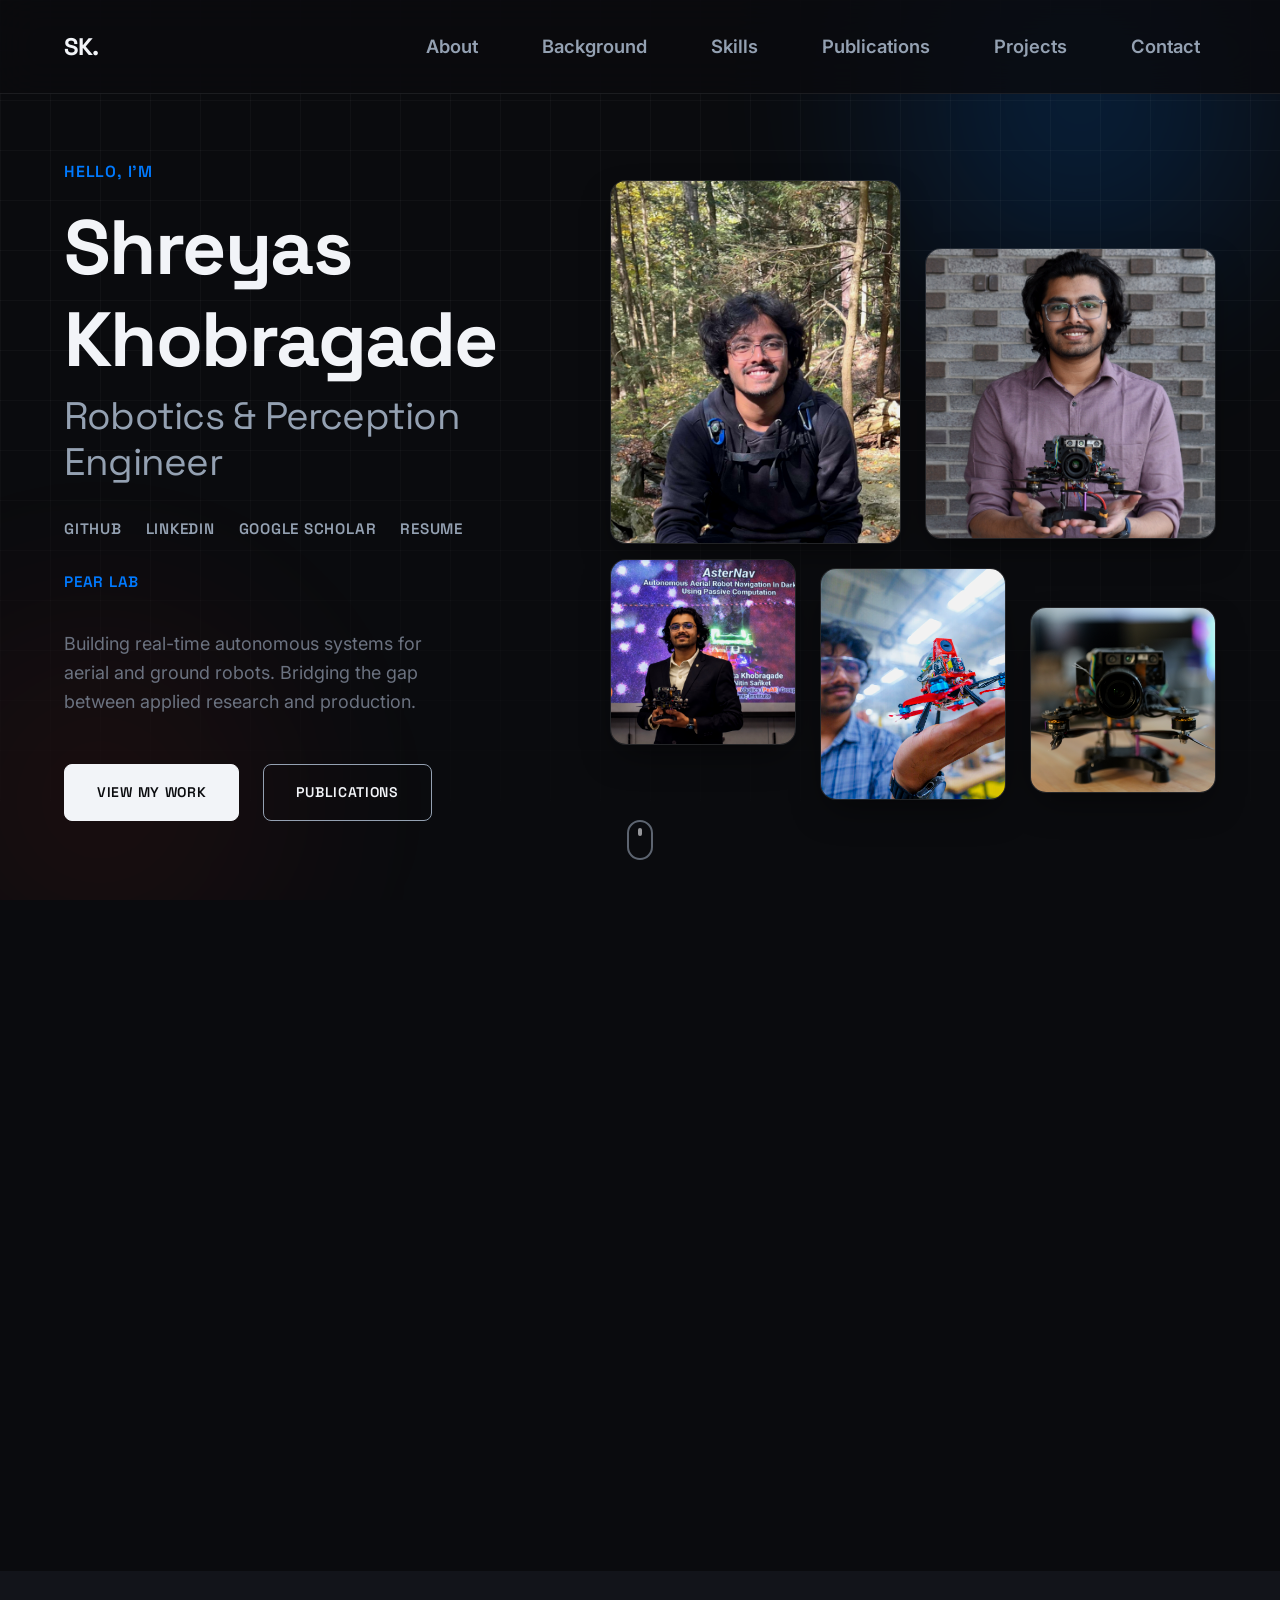
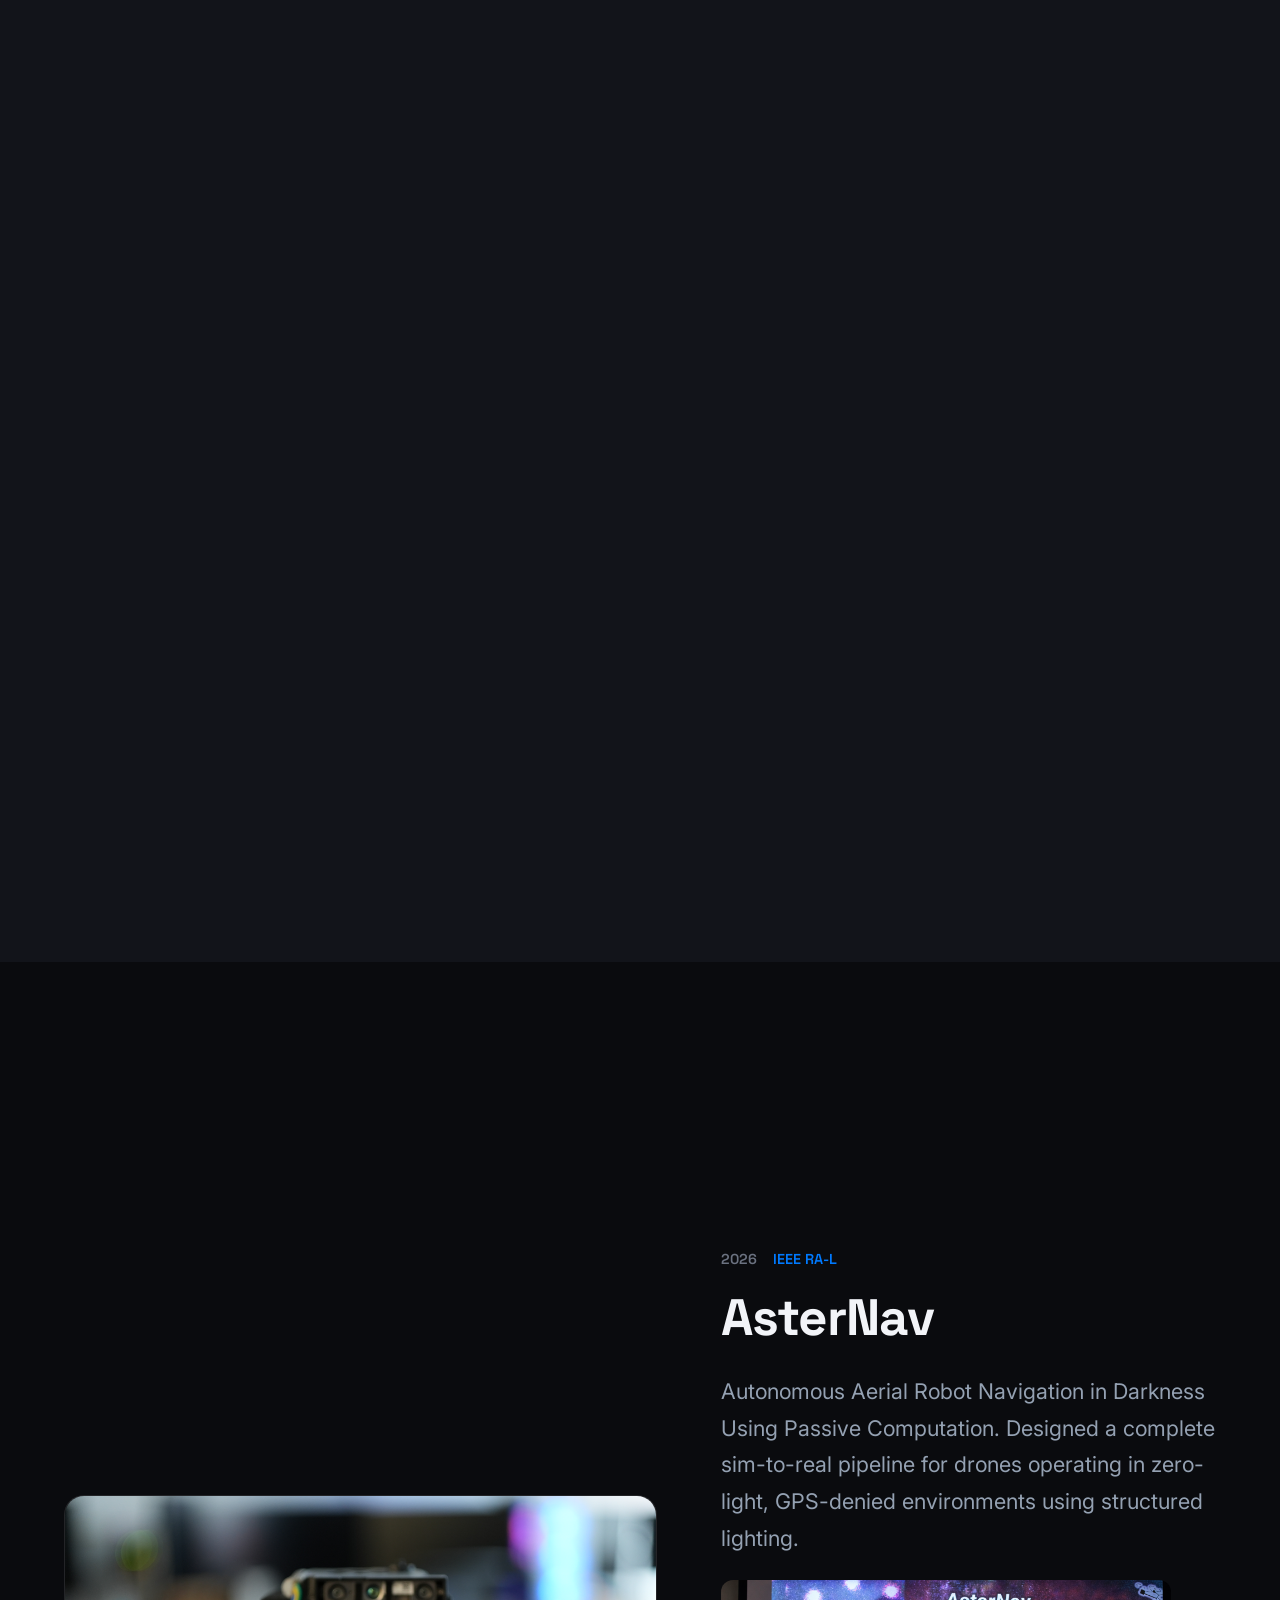
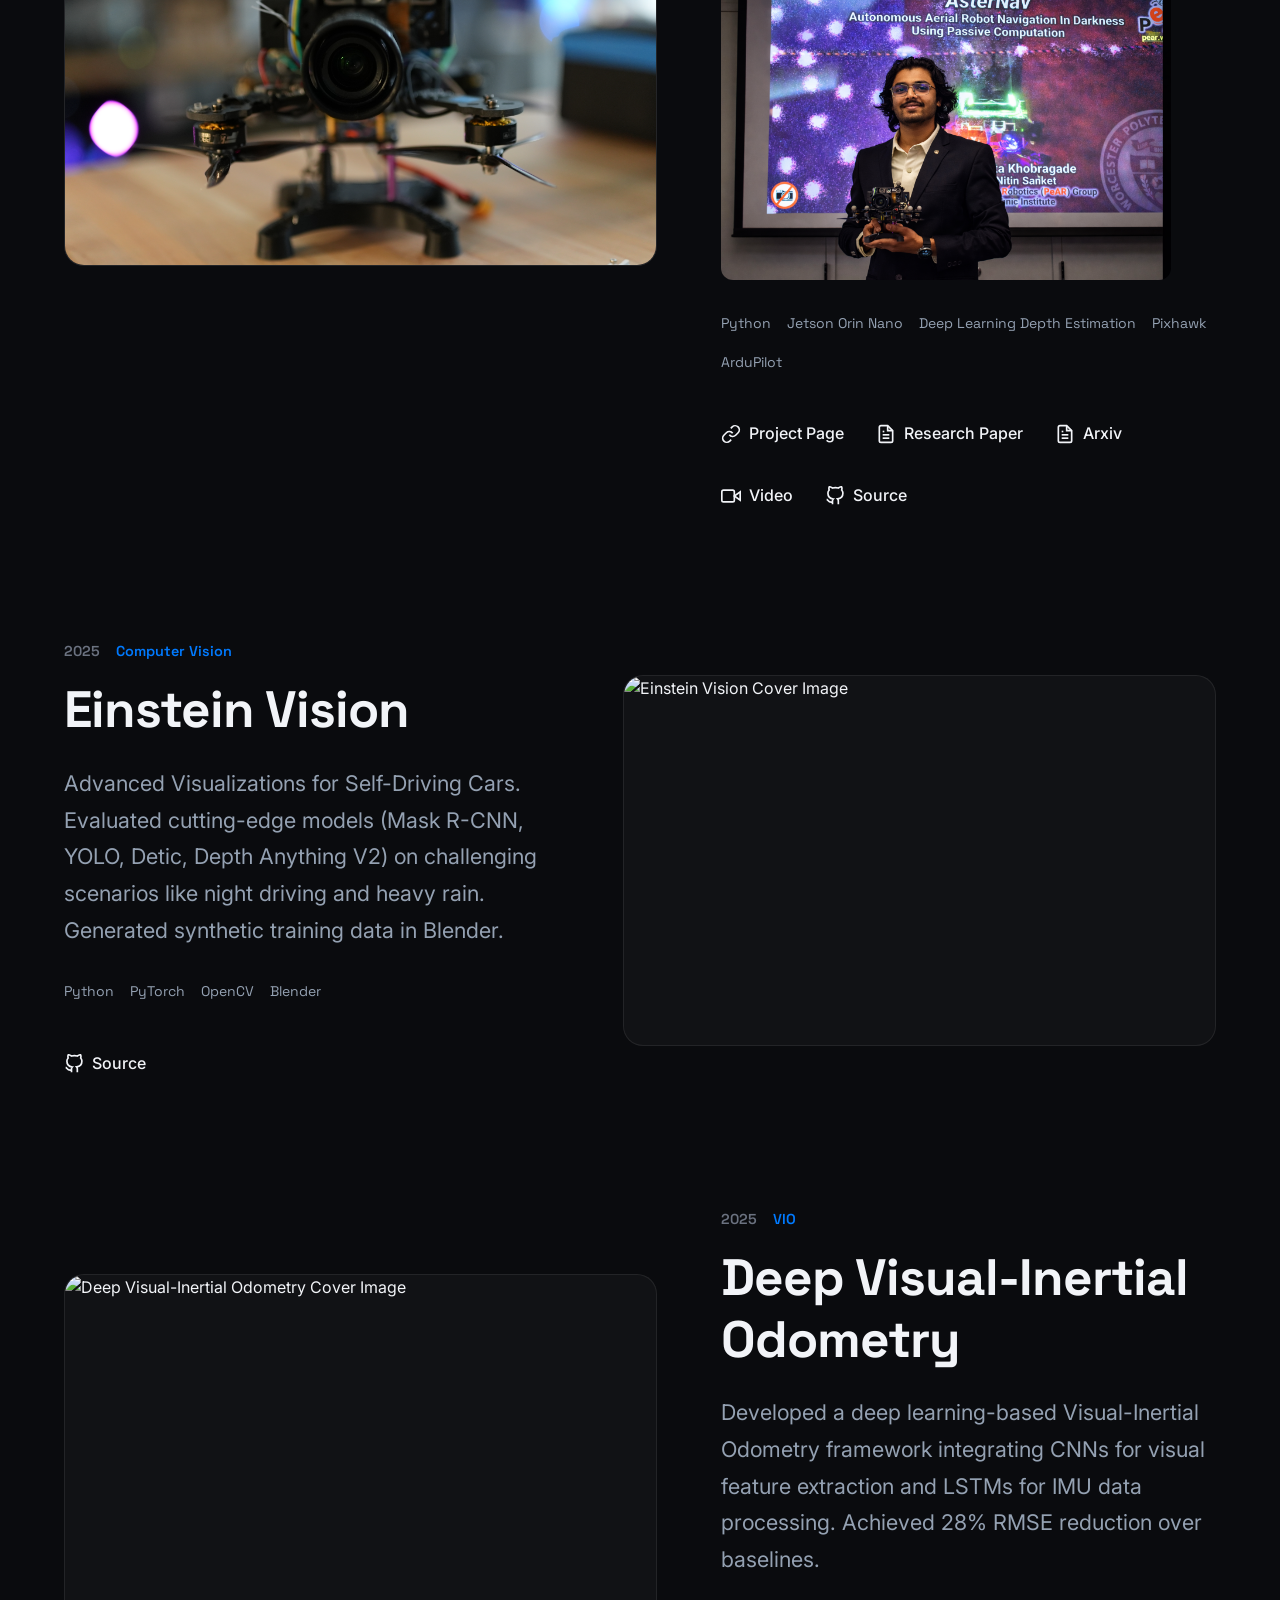
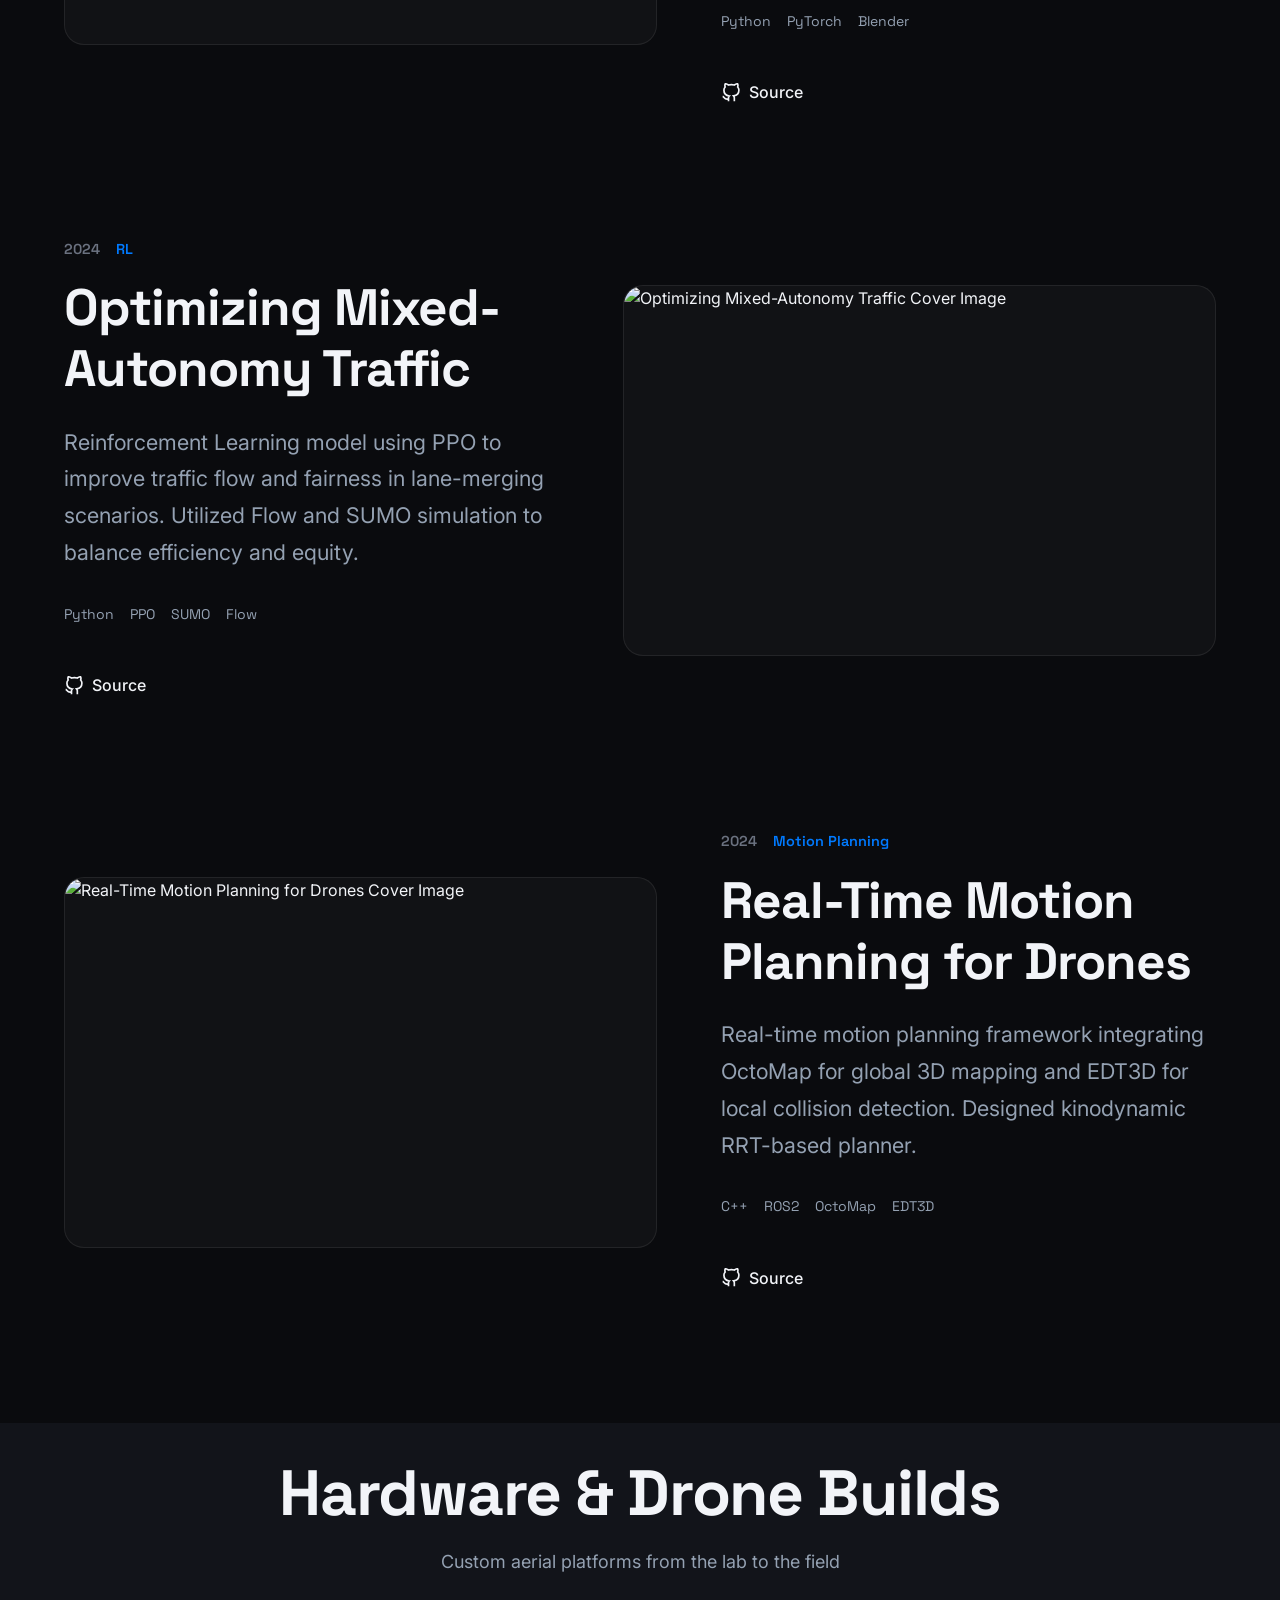
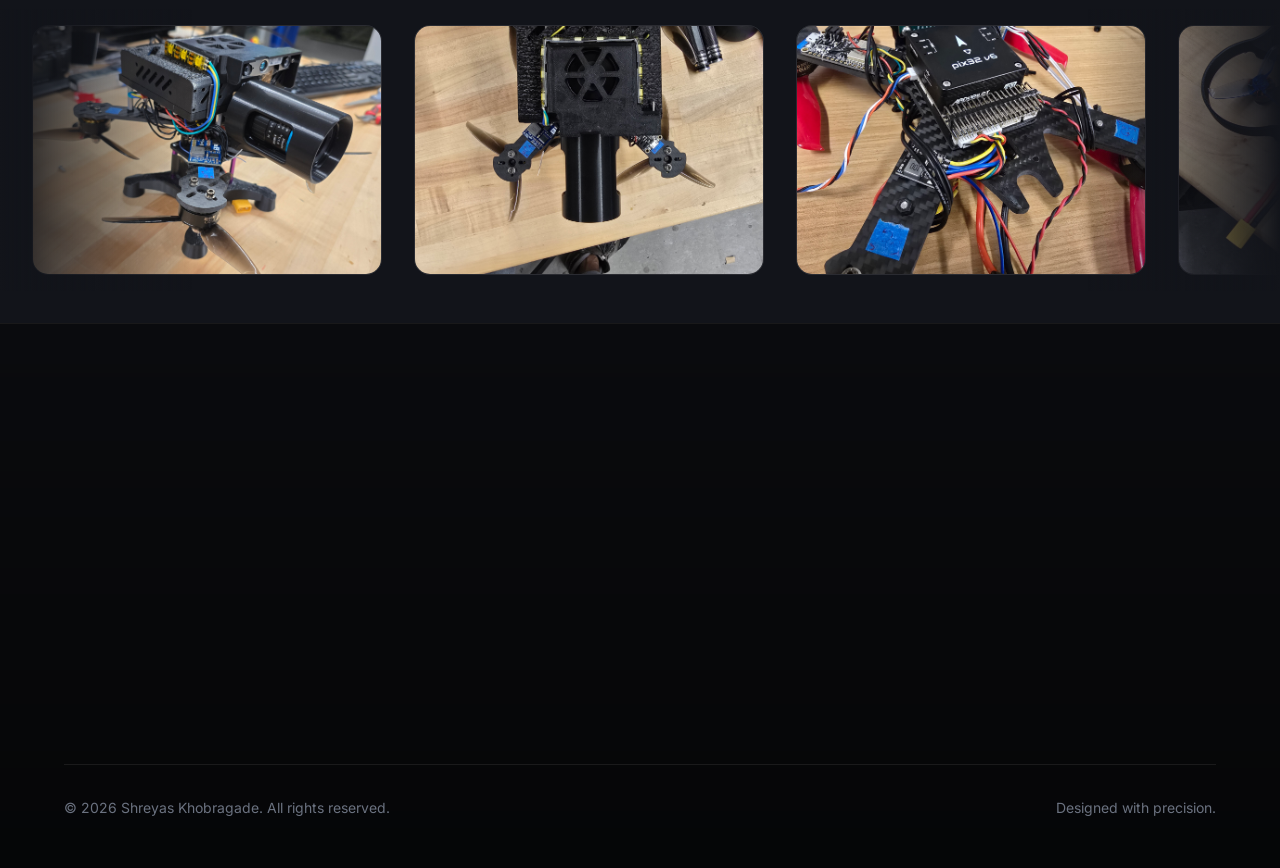
==== commit 02f68b63: "Add Arxiv link to AsterNav project and publications" ====
--- a/index.html
+++ b/index.html
@@ -318,6 +318,8 @@
                                 style="display: flex; gap: 1rem; margin-top: 0.5rem; flex-wrap: wrap;">
                                 <a href="https://ieeexplore.ieee.org/document/11346995" target="_blank"
                                     class="pub-link hover-underline">Read Paper</a>
+                                <a href="https://arxiv.org/pdf/2601.17550" target="_blank"
+                                    class="pub-link hover-underline">Arxiv</a>
                                 <a href="https://pear.wpi.edu/research/asternav.html" target="_blank"
                                     class="pub-link hover-underline">Project Page</a>
                                 <a href="https://www.youtube.com/watch?v=r2RBFTkhFX0" target="_blank"
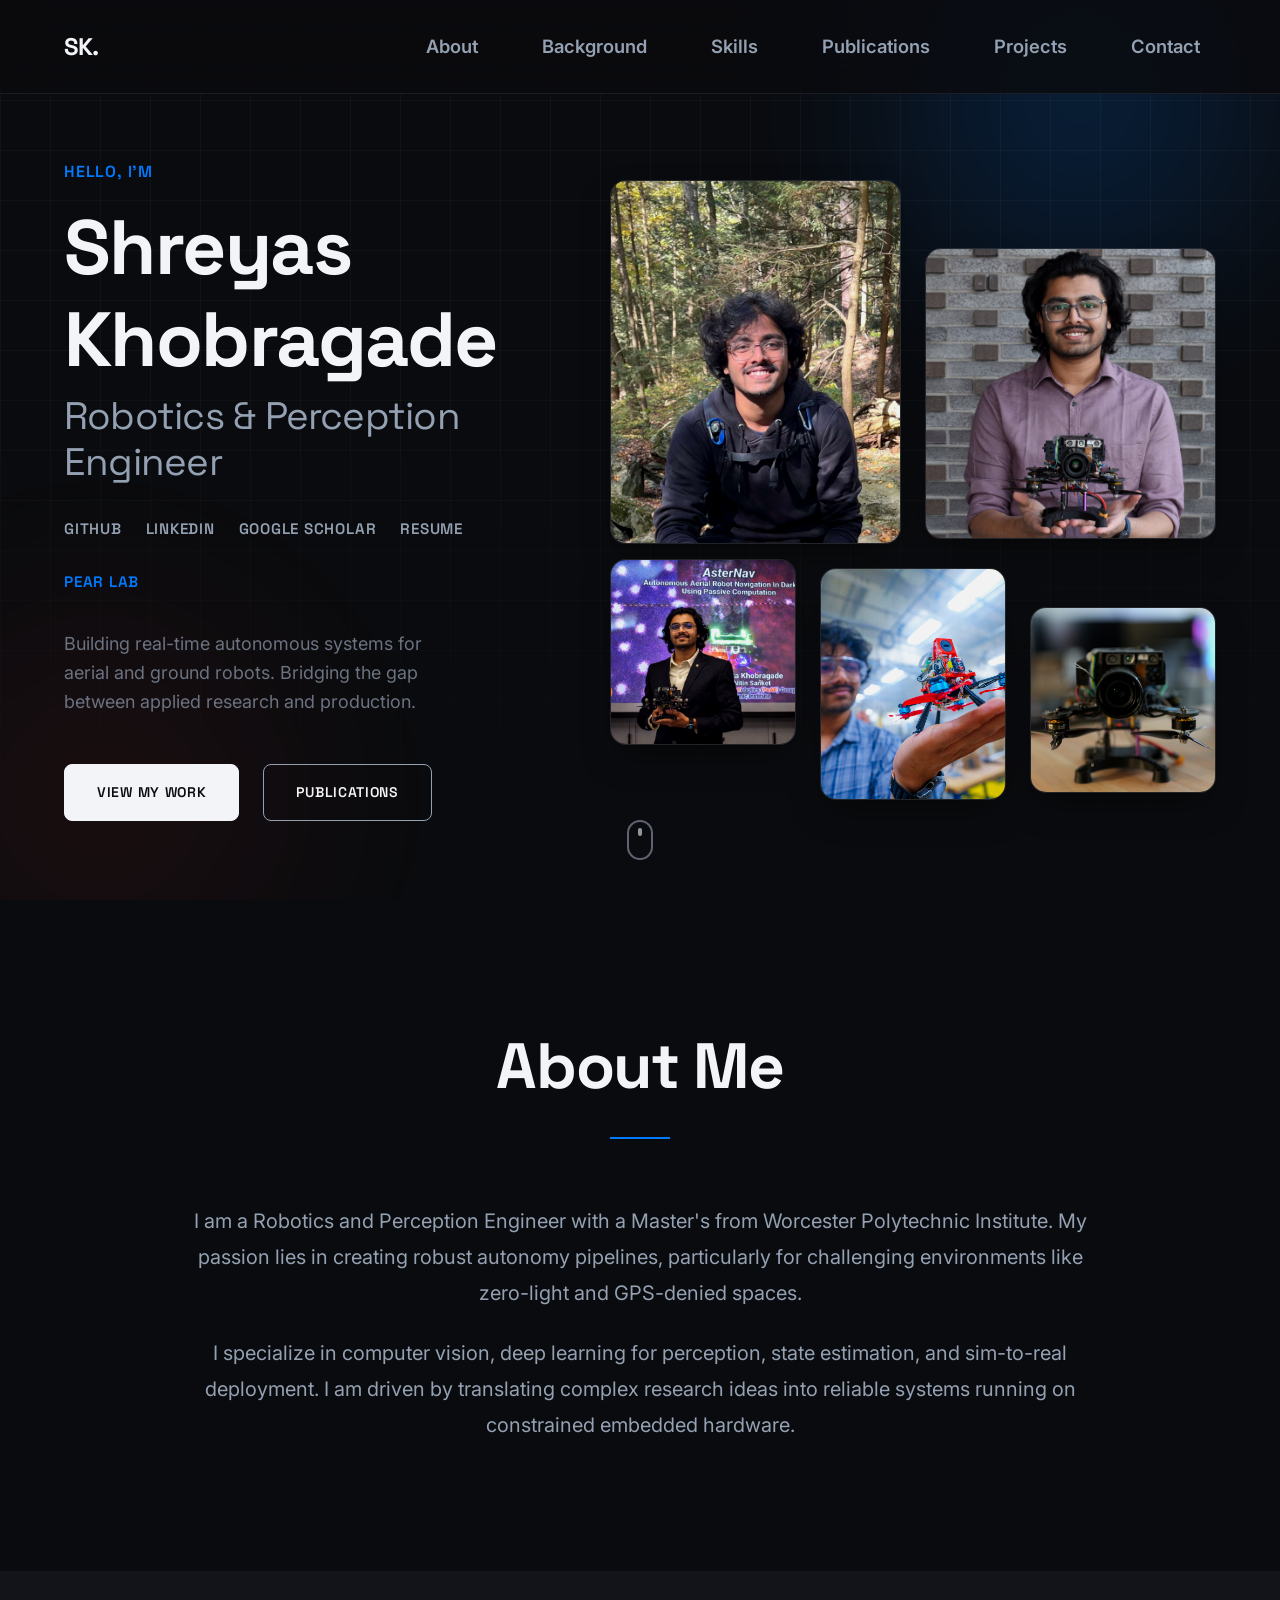
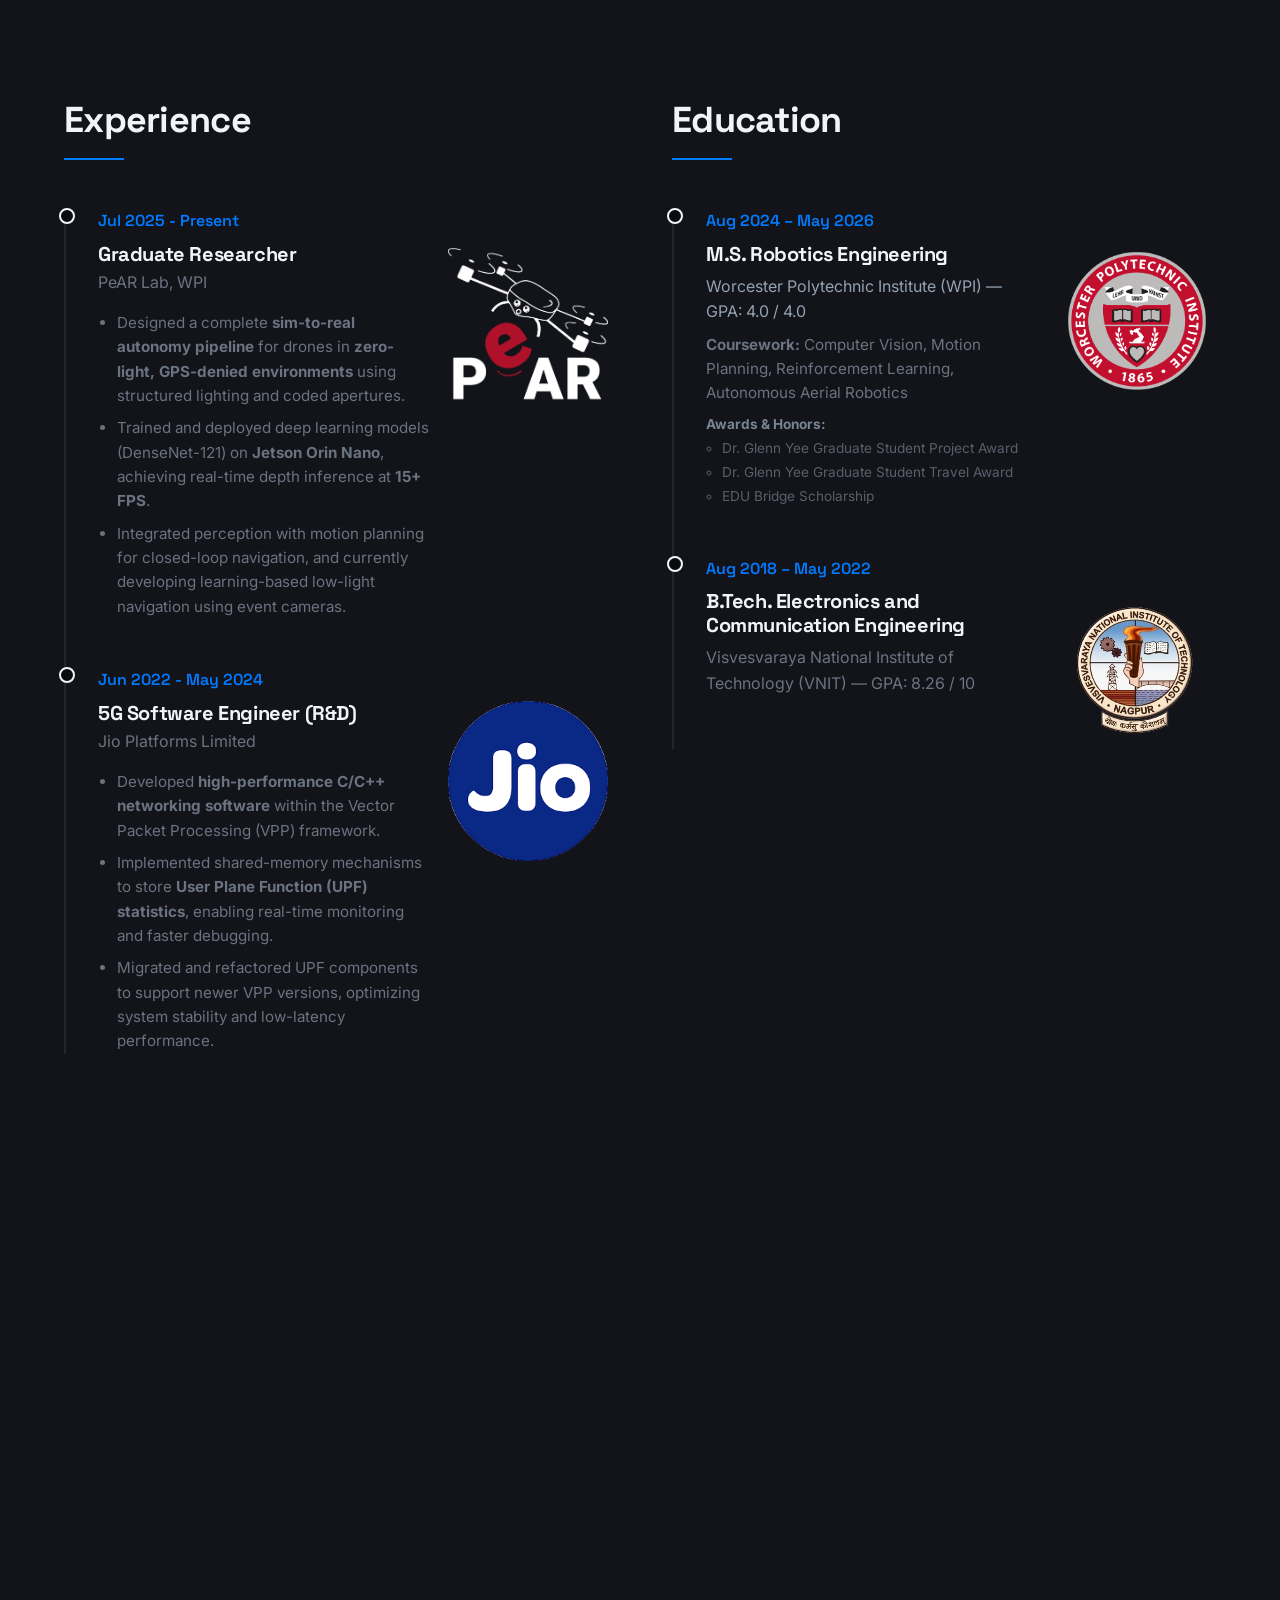
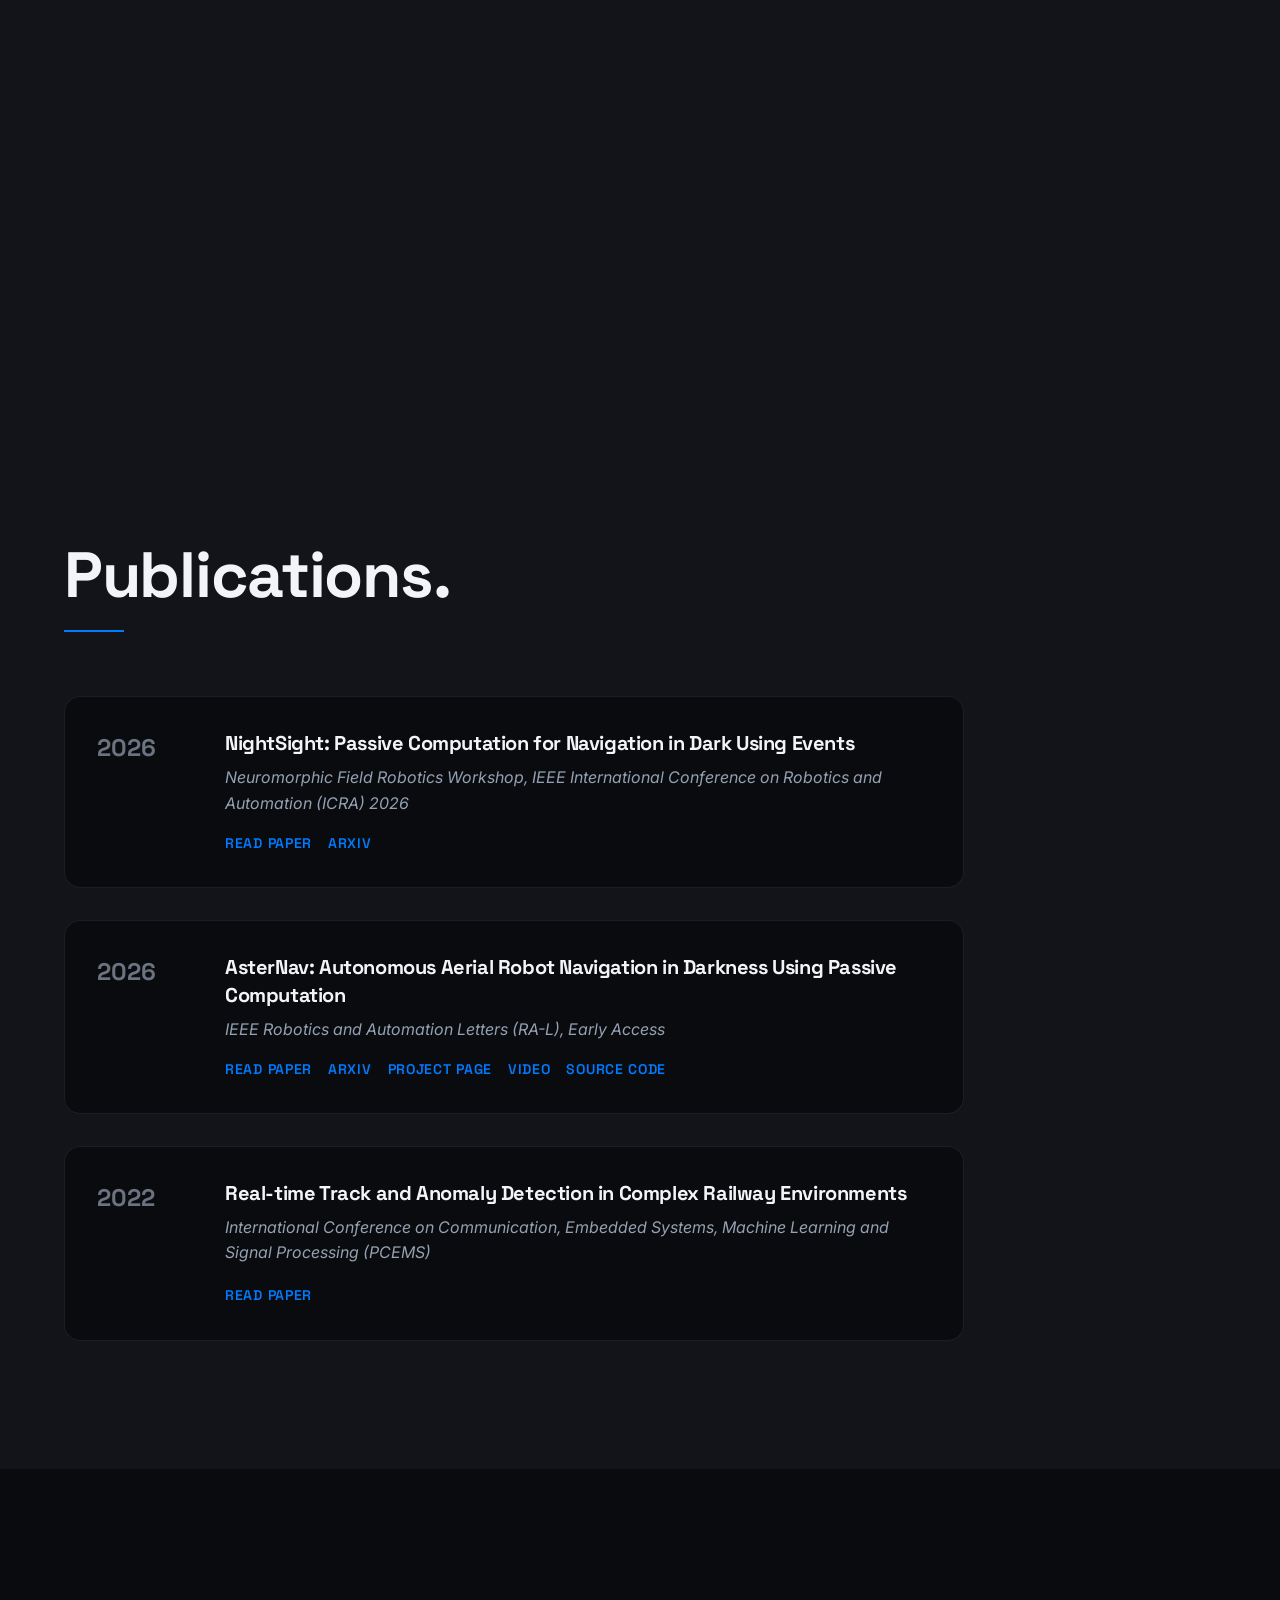
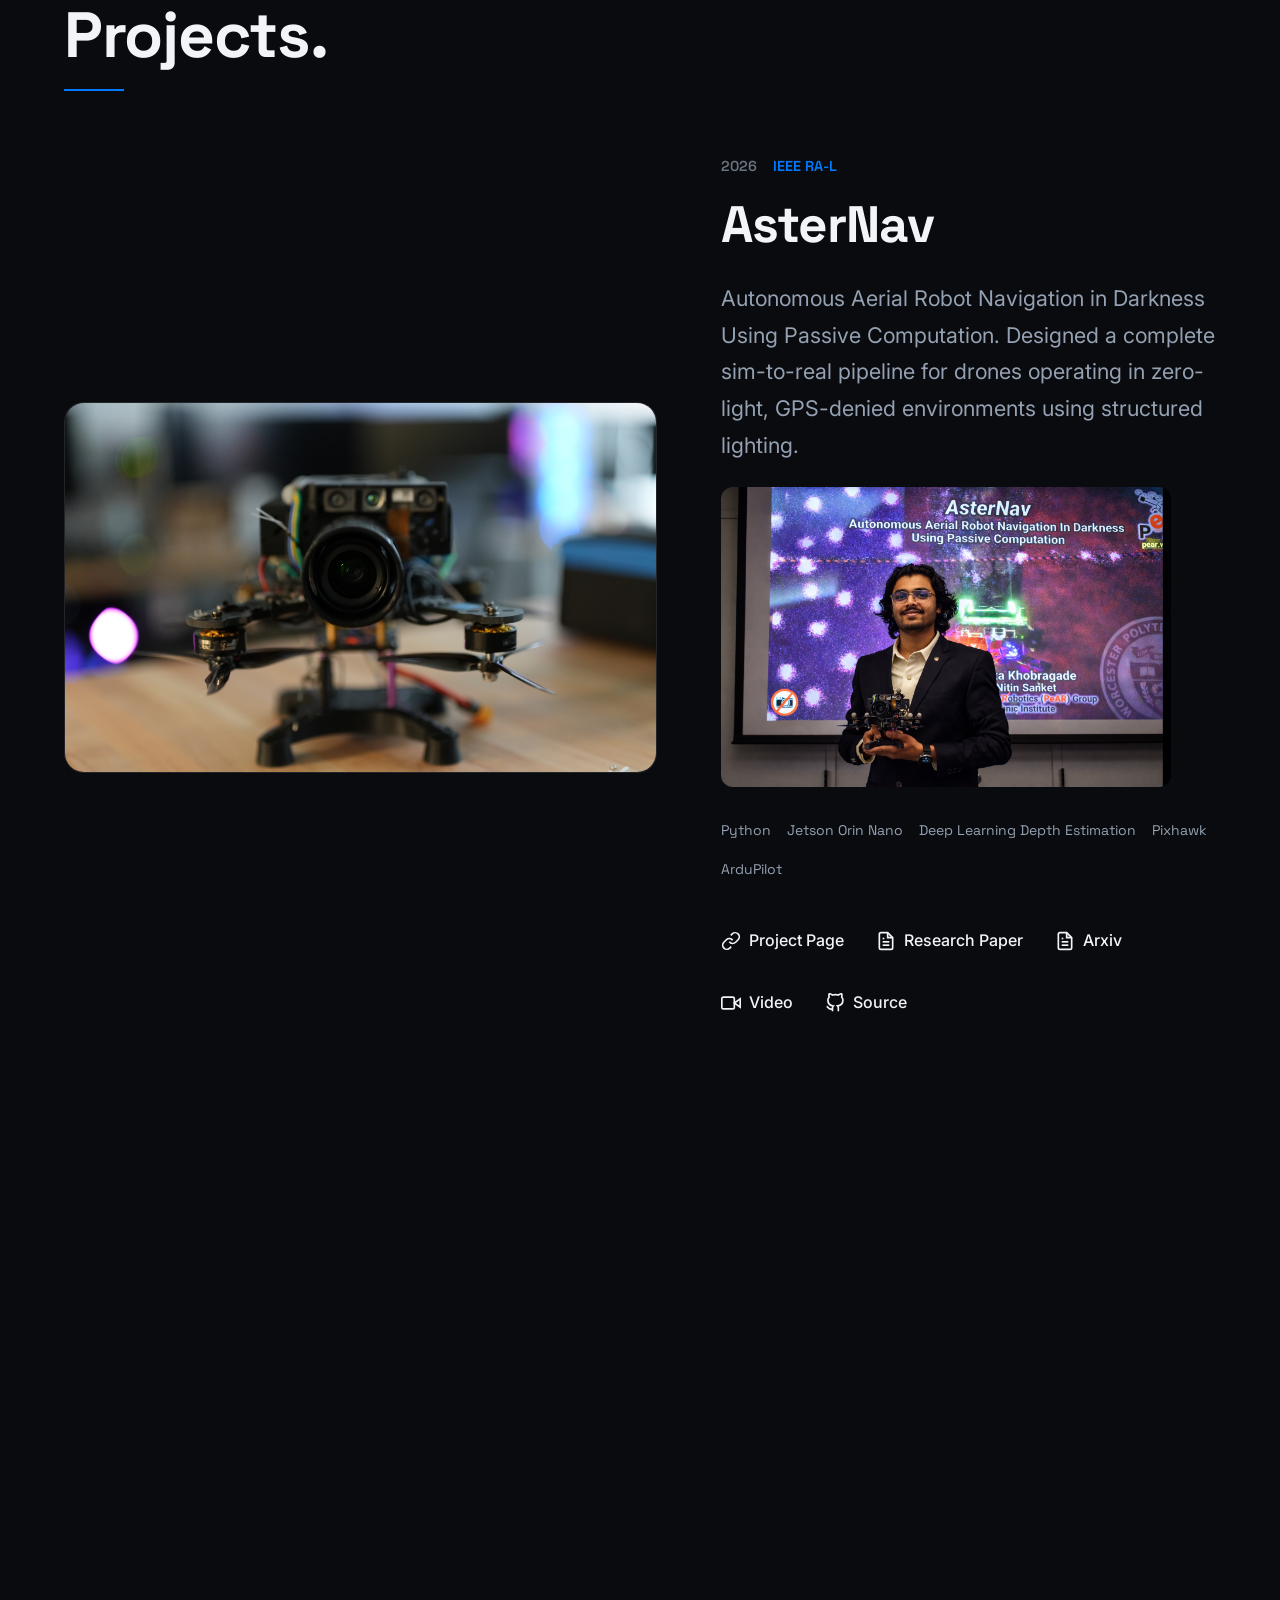
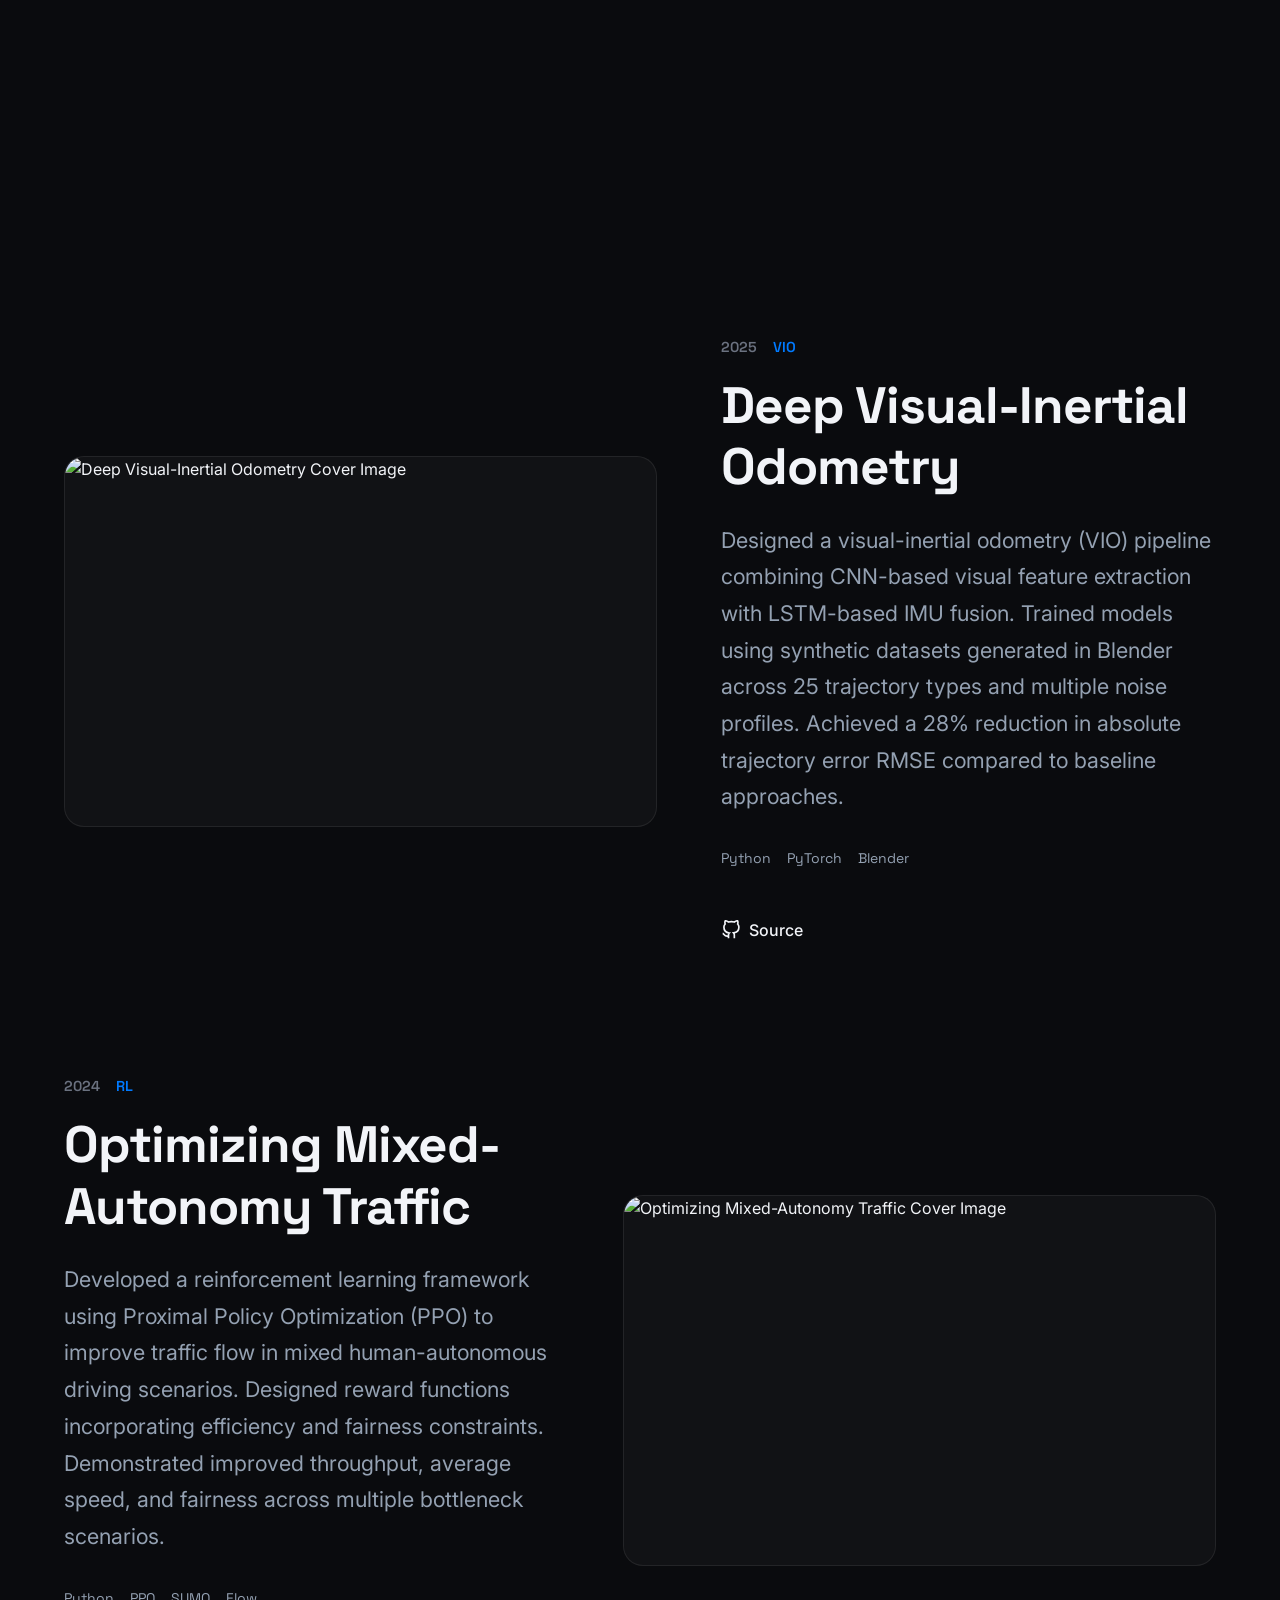
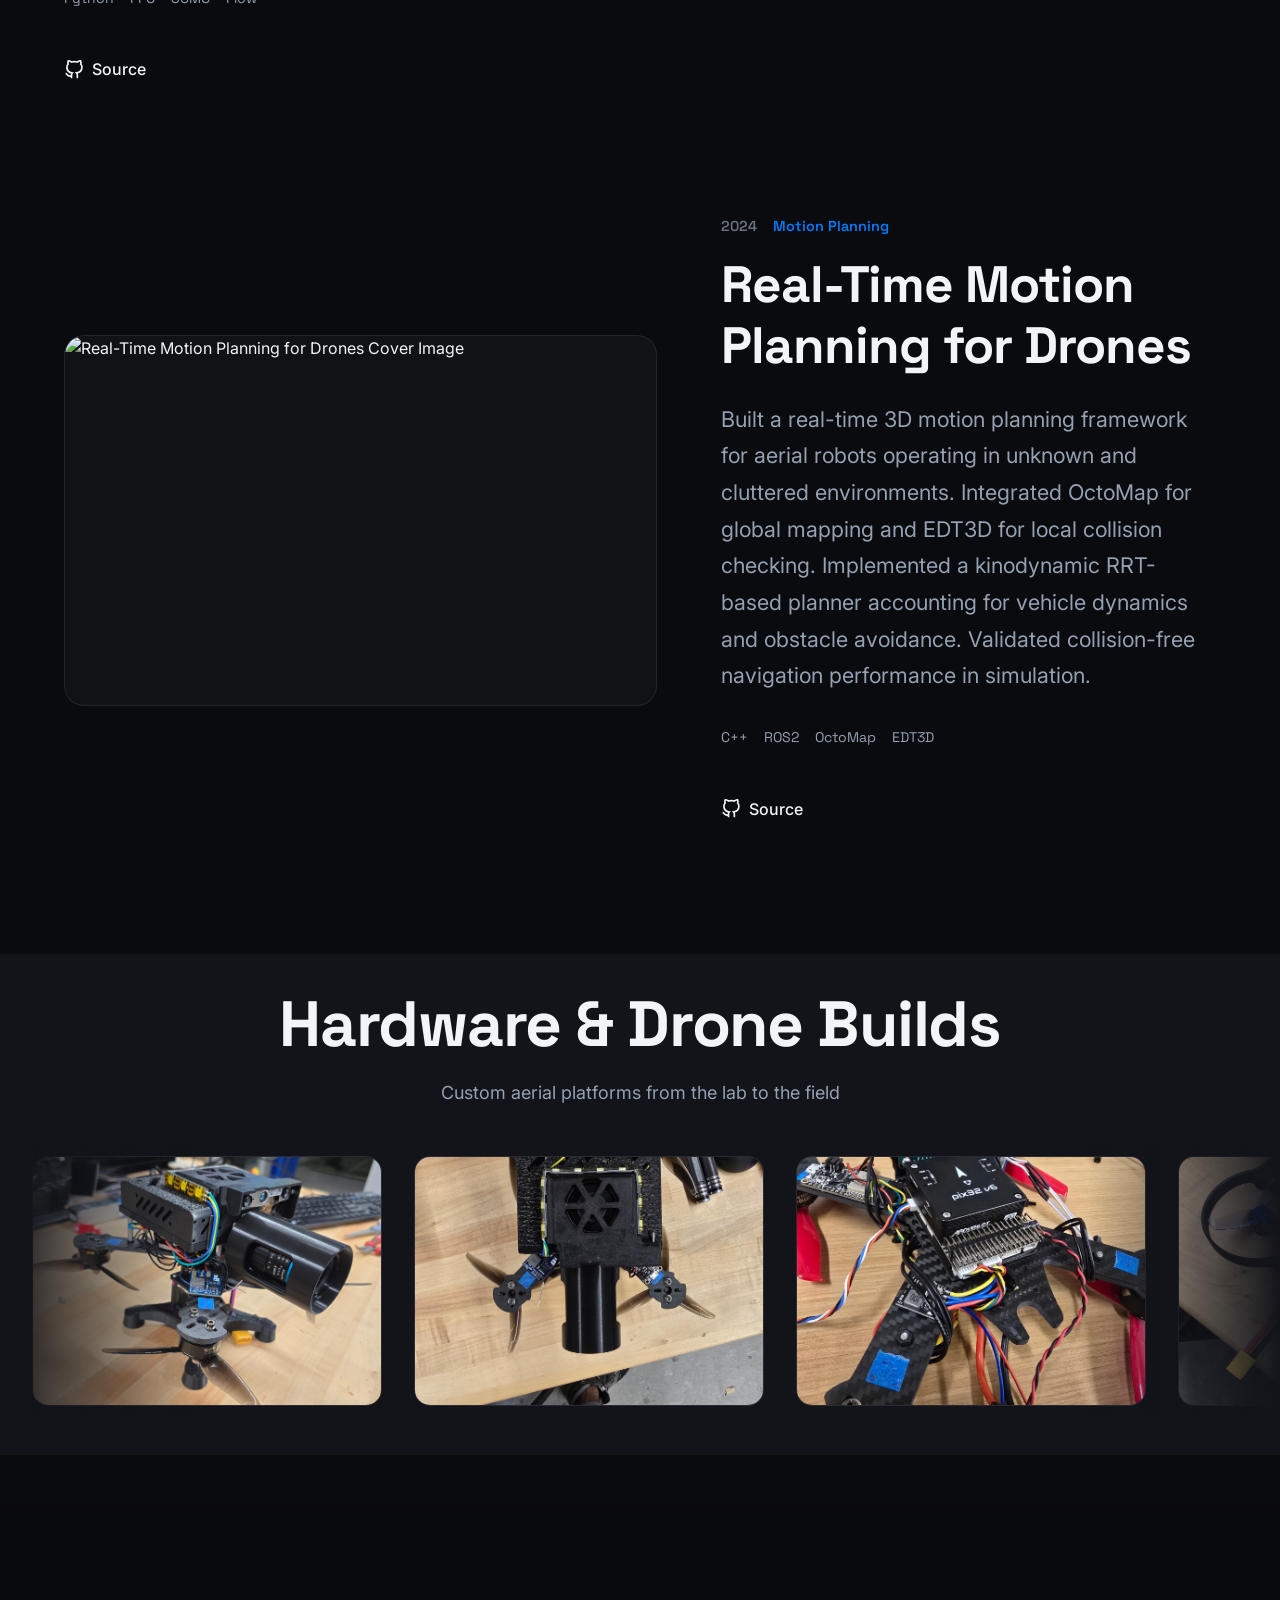
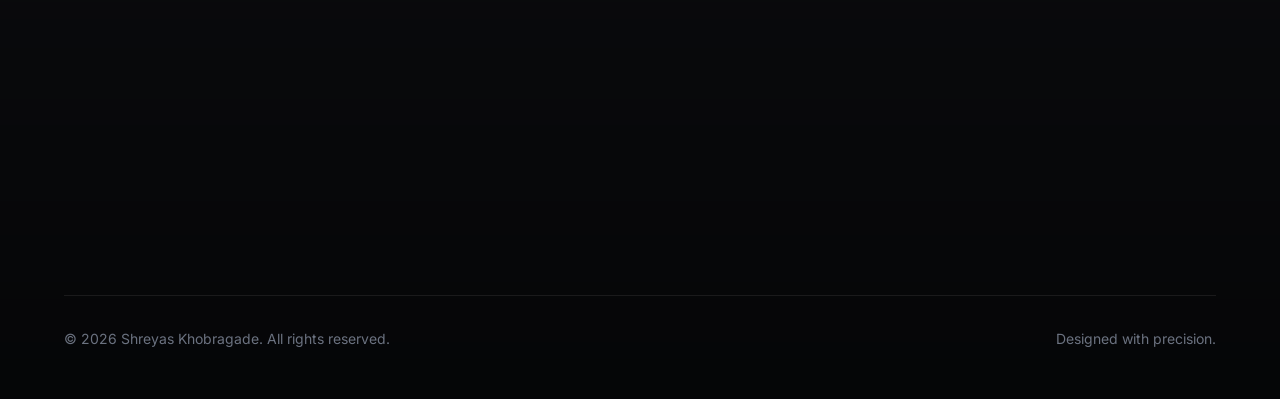
==== commit 98527b51: "Update portfolio with NightSight paper, compressed experience, refined WPI awards, and resume v3" ====
--- a/index.html
+++ b/index.html
@@ -146,14 +146,9 @@
                                         <p class="timeline-company" style="margin-bottom: 1rem;">PeAR Lab, WPI</p>
                                         <ul
                                             style="color: var(--text-tertiary); padding-left: 1.2rem; font-size: 0.95rem;">
-                                            <li style="margin-bottom: 0.5rem;">Designed and implemented a complete
-                                                sim-to-real
-                                                autonomy pipeline for aerial robots in zero-light and GPS-denied
-                                                environments.
-                                            </li>
-                                            <li>Trained deep learning models for depth inference achieving real-time
-                                                performance
-                                                on Jetson Orin Nano.</li>
+                                            <li style="margin-bottom: 0.5rem;">Designed a complete <strong>sim-to-real autonomy pipeline</strong> for drones in <strong>zero-light, GPS-denied environments</strong> using structured lighting and coded apertures.</li>
+                                            <li style="margin-bottom: 0.5rem;">Trained and deployed deep learning models (DenseNet-121) on <strong>Jetson Orin Nano</strong>, achieving real-time depth inference at <strong>15+ FPS</strong>.</li>
+                                            <li>Integrated perception with motion planning for closed-loop navigation, and currently developing learning-based low-light navigation using event cameras.</li>
                                         </ul>
                                     </div>
                                     <img src="PeAR_logo.png" alt="PeAR Lab Logo"
@@ -170,12 +165,9 @@
                                         </p>
                                         <ul
                                             style="color: var(--text-tertiary); padding-left: 1.2rem; font-size: 0.95rem;">
-                                            <li style="margin-bottom: 0.5rem;">Developed high-performance C/C++
-                                                networking
-                                                software within the VPP framework.</li>
-                                            <li>Implemented shared-memory mechanisms to store statistics, enabling
-                                                improved
-                                                real-time monitoring and faster debugging.</li>
+                                            <li style="margin-bottom: 0.5rem;">Developed <strong>high-performance C/C++ networking software</strong> within the Vector Packet Processing (VPP) framework.</li>
+                                            <li style="margin-bottom: 0.5rem;">Implemented shared-memory mechanisms to store <strong>User Plane Function (UPF) statistics</strong>, enabling real-time monitoring and faster debugging.</li>
+                                            <li>Migrated and refactored UPF components to support newer VPP versions, optimizing system stability and low-latency performance.</li>
                                         </ul>
                                     </div>
                                     <!-- A placeholder class for Jio logo if you have one -->
@@ -196,20 +188,25 @@
                         <div class="experience-timeline reveal-up">
                             <div class="timeline-item">
                                 <div class="timeline-dot"></div>
-                                <div class="timeline-date">2024 – 2026</div>
+                                <div class="timeline-date">Aug 2024 – May 2026</div>
                                 <div style="display: flex; justify-content: space-between; align-items: flex-start;">
                                     <div>
-                                        <h3 class="timeline-role" style="margin-bottom: 0.5rem;">M.S. Robotics
-                                            Engineering</h3>
+                                        <h3 class="timeline-role" style="margin-bottom: 0.5rem;">M.S. Robotics Engineering</h3>
                                         <p class="timeline-company"
                                             style="margin-bottom: 0.5rem; color: var(--text-secondary);">
-                                            Worcester Polytechnic Institute (WPI) — GPA: 4.0
+                                            Worcester Polytechnic Institute (WPI) — GPA: 4.0 / 4.0
                                         </p>
-                                        <p style="font-size: 0.95rem; color: var(--text-tertiary); line-height: 1.6;">
-                                            <strong>Awards:</strong> Dr. Glenn Yee Graduate Student Award<br>
-                                            <strong>Coursework:</strong> Computer Vision, Motion Planning, Reinforcement
-                                            Learning, Autonomous Aerial Robotics
+                                        <p style="font-size: 0.95rem; color: var(--text-tertiary); line-height: 1.6; margin-bottom: 0.5rem;">
+                                            <strong>Coursework:</strong> Computer Vision, Motion Planning, Reinforcement Learning, Autonomous Aerial Robotics
                                         </p>
+                                        <div style="font-size: 0.85rem; color: var(--text-tertiary); opacity: 0.8;">
+                                            <strong style="color: var(--text-secondary);">Awards & Honors:</strong>
+                                            <ul style="padding-left: 1rem; margin-top: 0.15rem; list-style-type: circle;">
+                                                <li style="margin-bottom: 0.15rem;">Dr. Glenn Yee Graduate Student Project Award</li>
+                                                <li style="margin-bottom: 0.15rem;">Dr. Glenn Yee Graduate Student Travel Award</li>
+                                                <li>EDU Bridge Scholarship</li>
+                                            </ul>
+                                        </div>
                                     </div>
                                     <img src="WPI_logo.png" alt="WPI Logo"
                                         style="width: 160px; height: 160px; margin-left: 1rem; object-fit: contain; flex-shrink: 0;">
@@ -217,13 +214,12 @@
                             </div>
                             <div class="timeline-item" style="margin-top: 2.5rem;">
                                 <div class="timeline-dot"></div>
-                                <div class="timeline-date">2018 – 2022</div>
+                                <div class="timeline-date">Aug 2018 – May 2022</div>
                                 <div style="display: flex; justify-content: space-between; align-items: flex-start;">
                                     <div>
-                                        <h3 class="timeline-role" style="margin-bottom: 0.5rem;">B.Tech. Electronics &
-                                            Comm. Eng.</h3>
+                                        <h3 class="timeline-role" style="margin-bottom: 0.5rem;">B.Tech. Electronics and Communication Engineering</h3>
                                         <p class="timeline-company" style="margin-bottom: 0;">
-                                            Visvesvaraya National Institute of Technology (VNIT) — GPA: 8.26
+                                            Visvesvaraya National Institute of Technology (VNIT) — GPA: 8.26 / 10
                                         </p>
                                     </div>
                                     <img src="VNIT_logo.png" alt="VNIT Logo"
@@ -309,6 +305,23 @@
                 </div>
 
                 <div class="publications-list">
+                    <div class="publication-item reveal-up">
+                        <div class="pub-year">2026</div>
+                        <div class="pub-details">
+                            <h3>NightSight: Passive Computation for Navigation in Dark Using Events</h3>
+                            <p class="pub-venue">
+                                Neuromorphic Field Robotics Workshop, IEEE International Conference on Robotics and Automation (ICRA) 2026
+                            </p>
+                            <div class="pub-links-container"
+                                style="display: flex; gap: 1rem; margin-top: 0.5rem; flex-wrap: wrap;">
+                                <a href="https://arxiv.org/pdf/2605.26330" target="_blank"
+                                    class="pub-link hover-underline">Read Paper</a>
+                                <a href="https://arxiv.org/abs/2605.26330" target="_blank"
+                                    class="pub-link hover-underline">arXiv</a>
+                            </div>
+                        </div>
+                    </div>
+
                     <div class="publication-item reveal-up">
                         <div class="pub-year">2026</div>
                         <div class="pub-details">
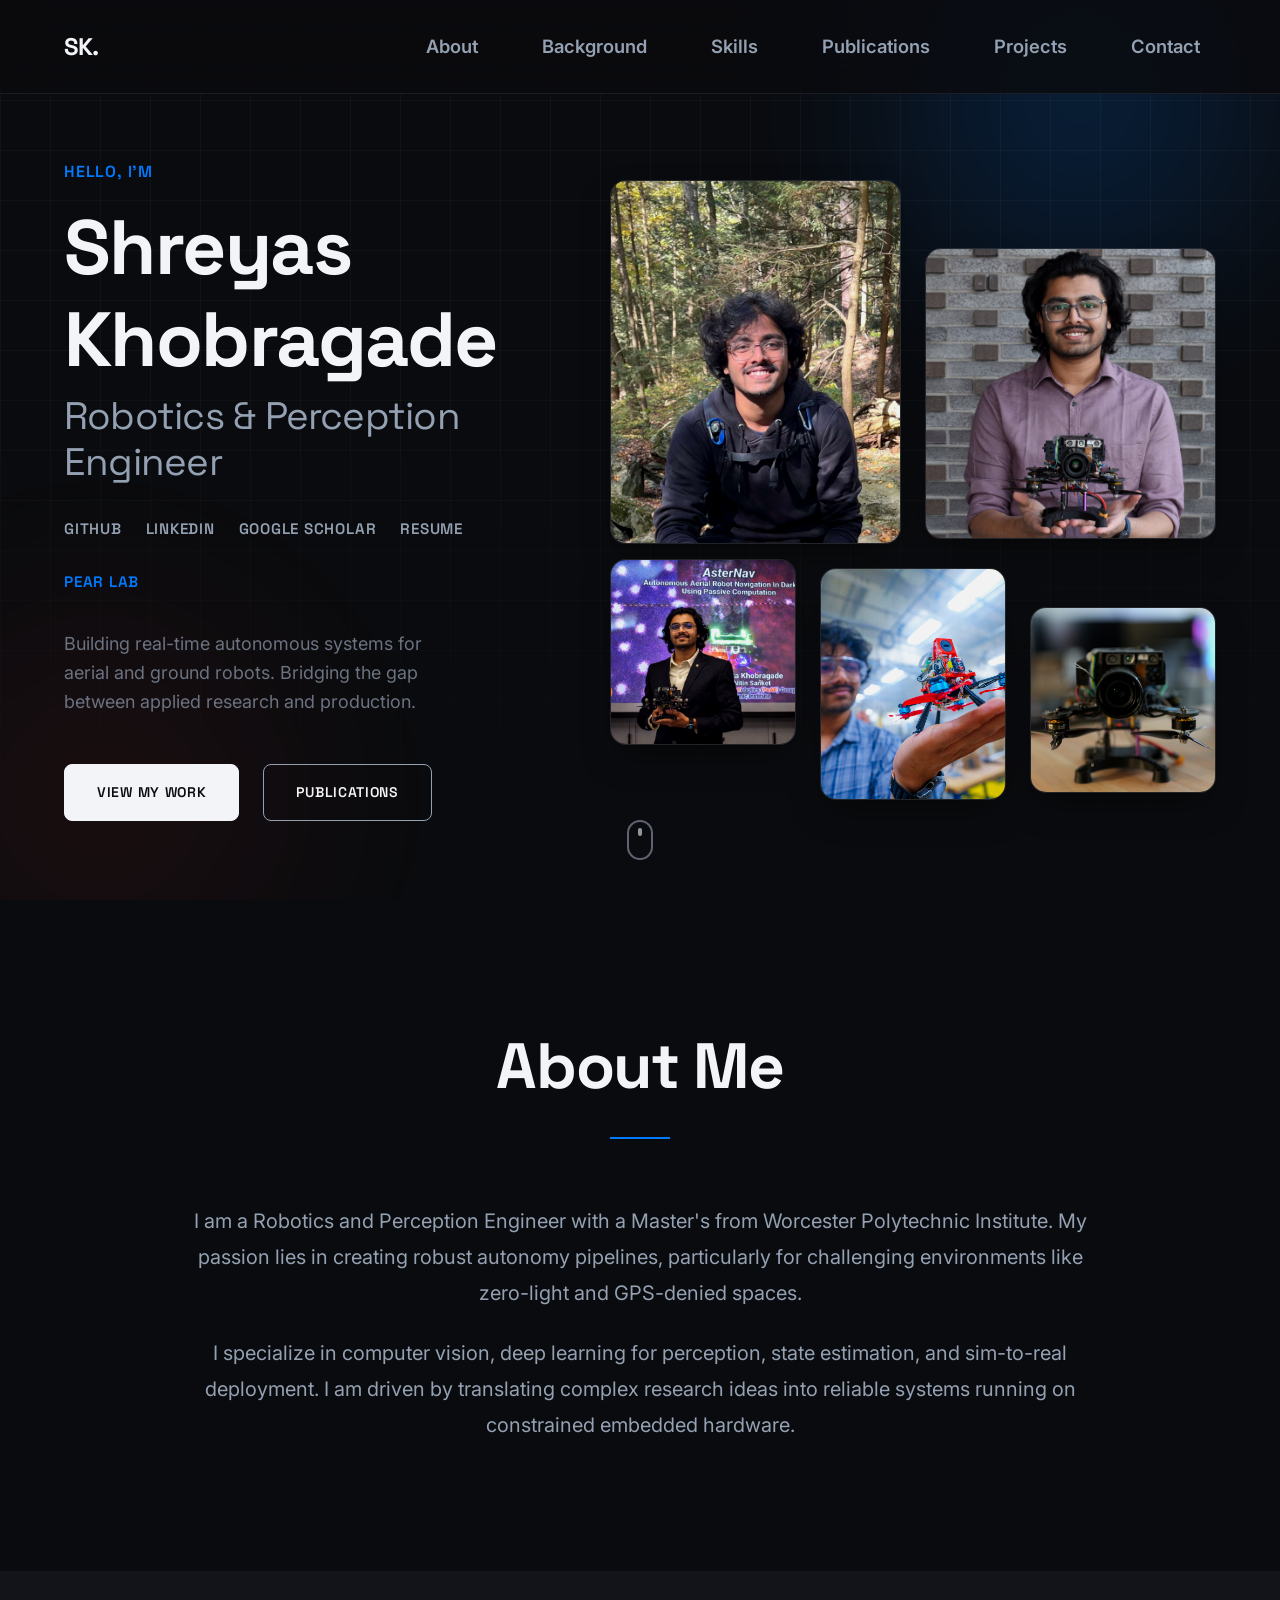
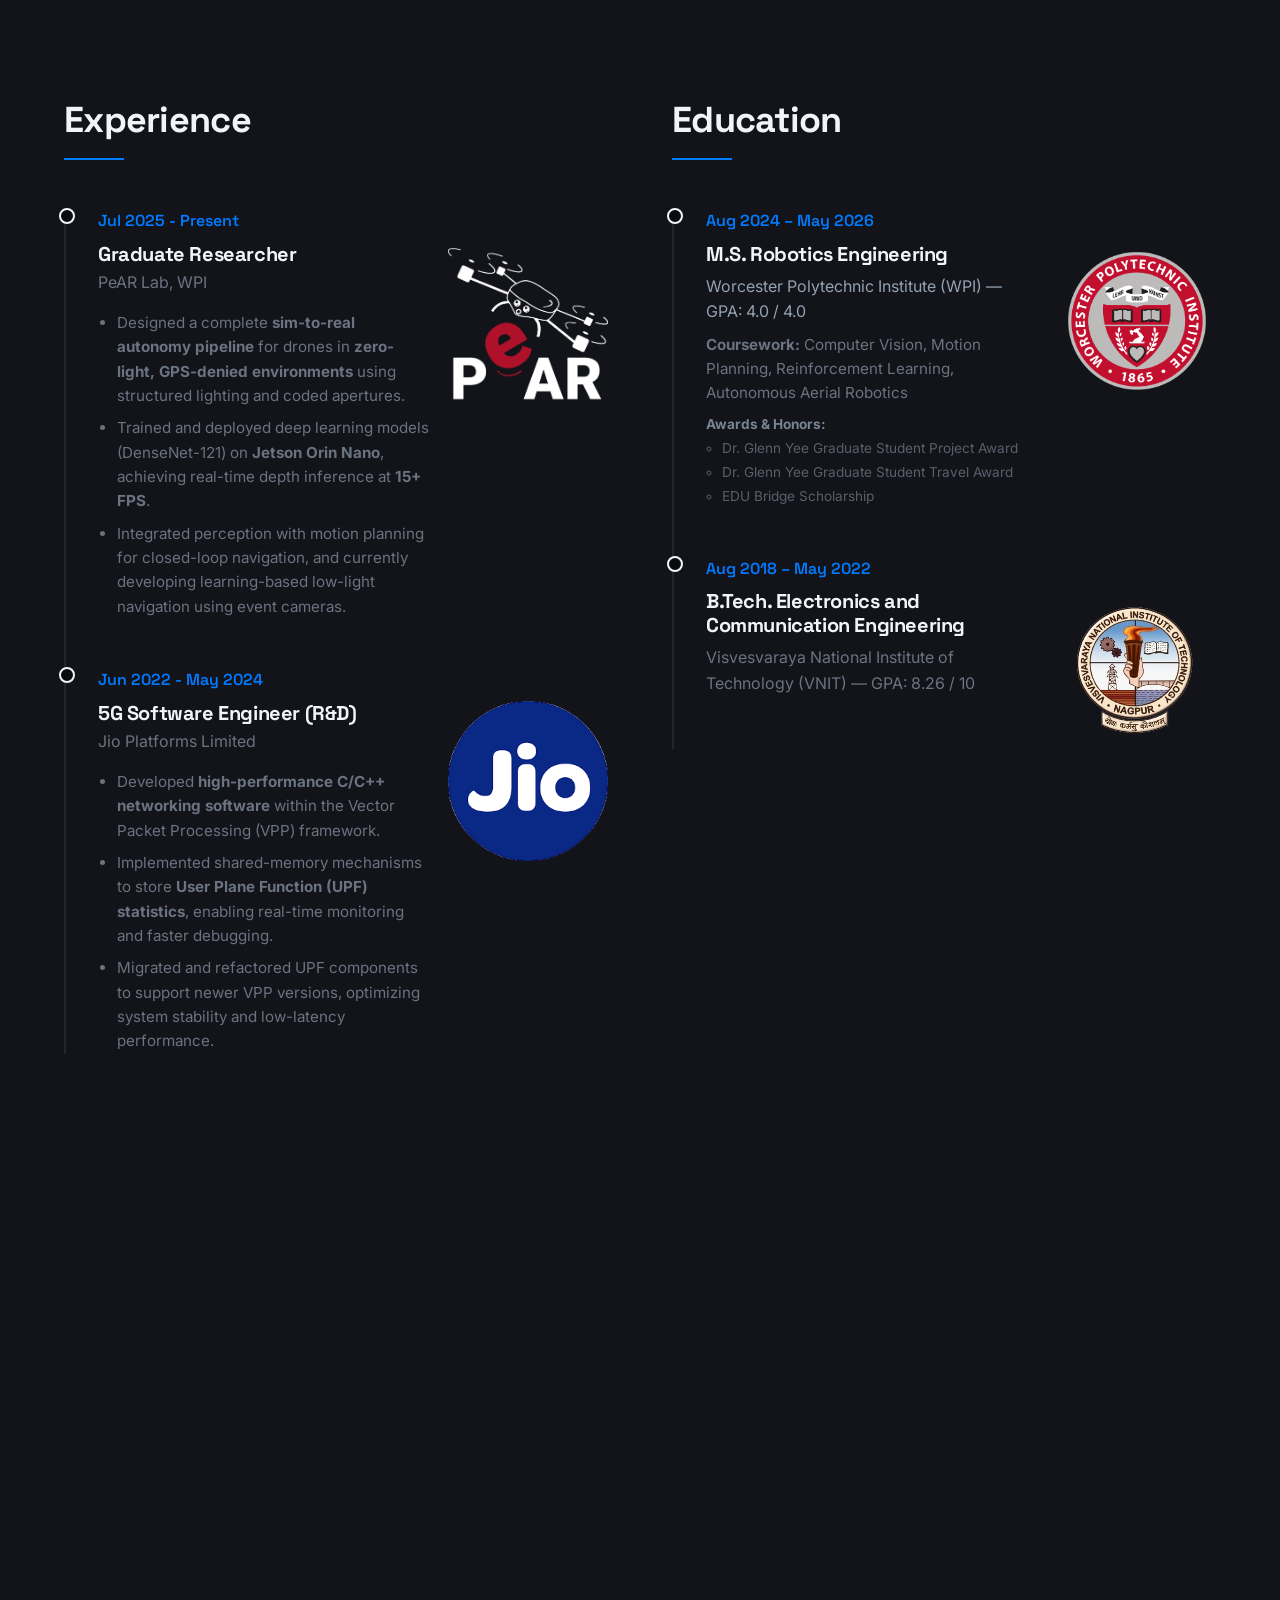
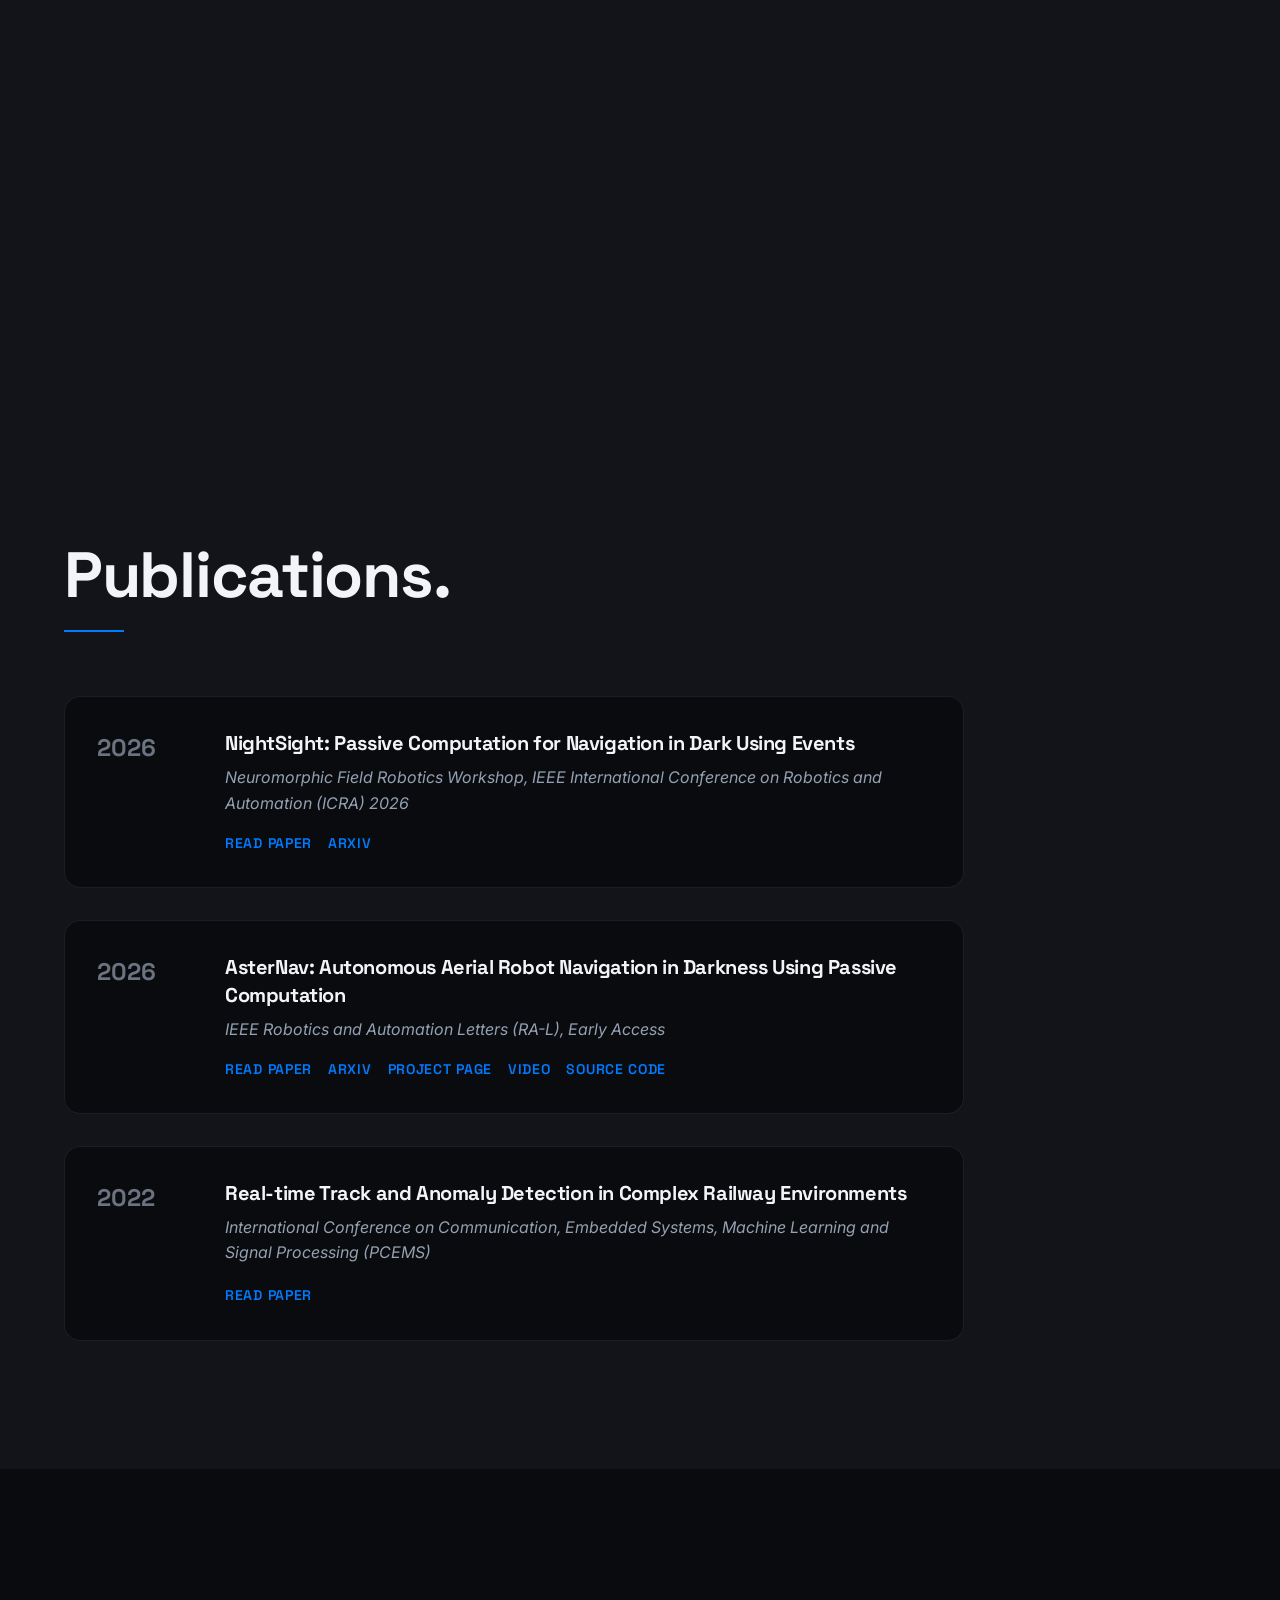
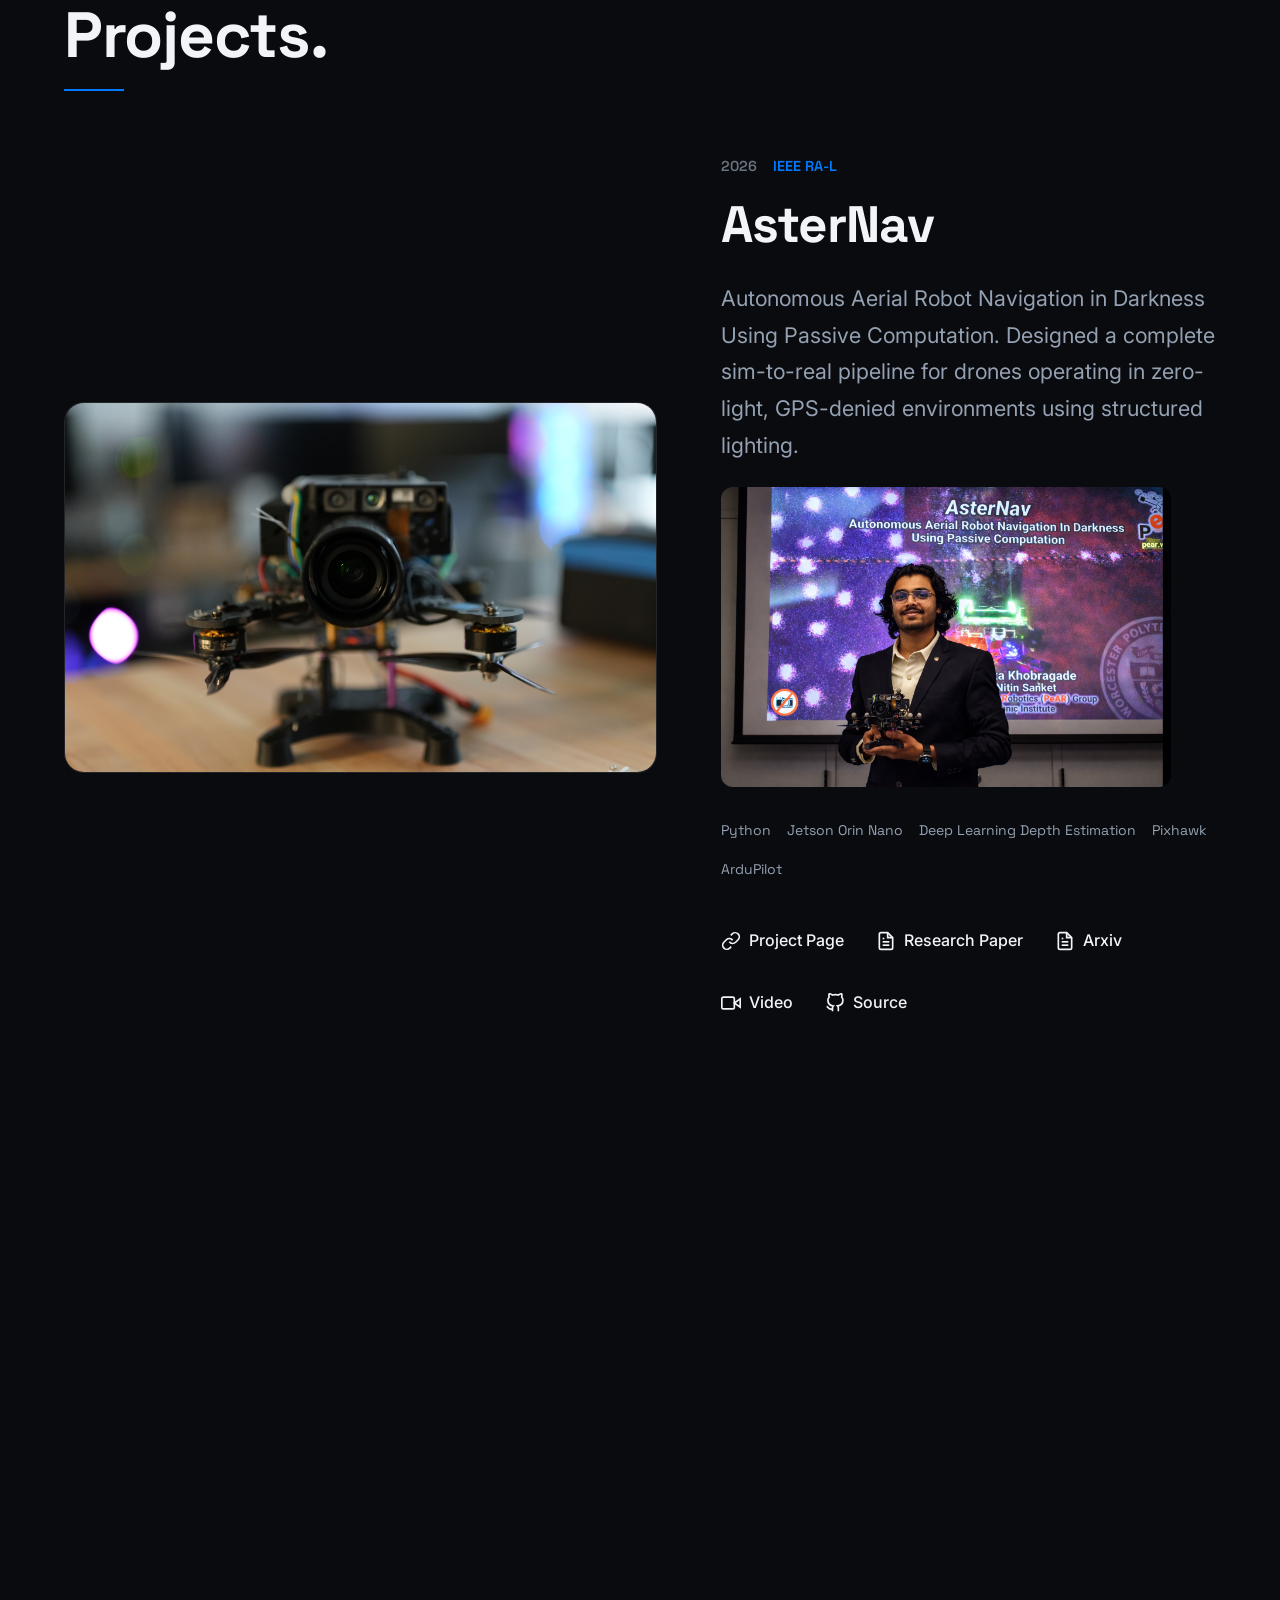
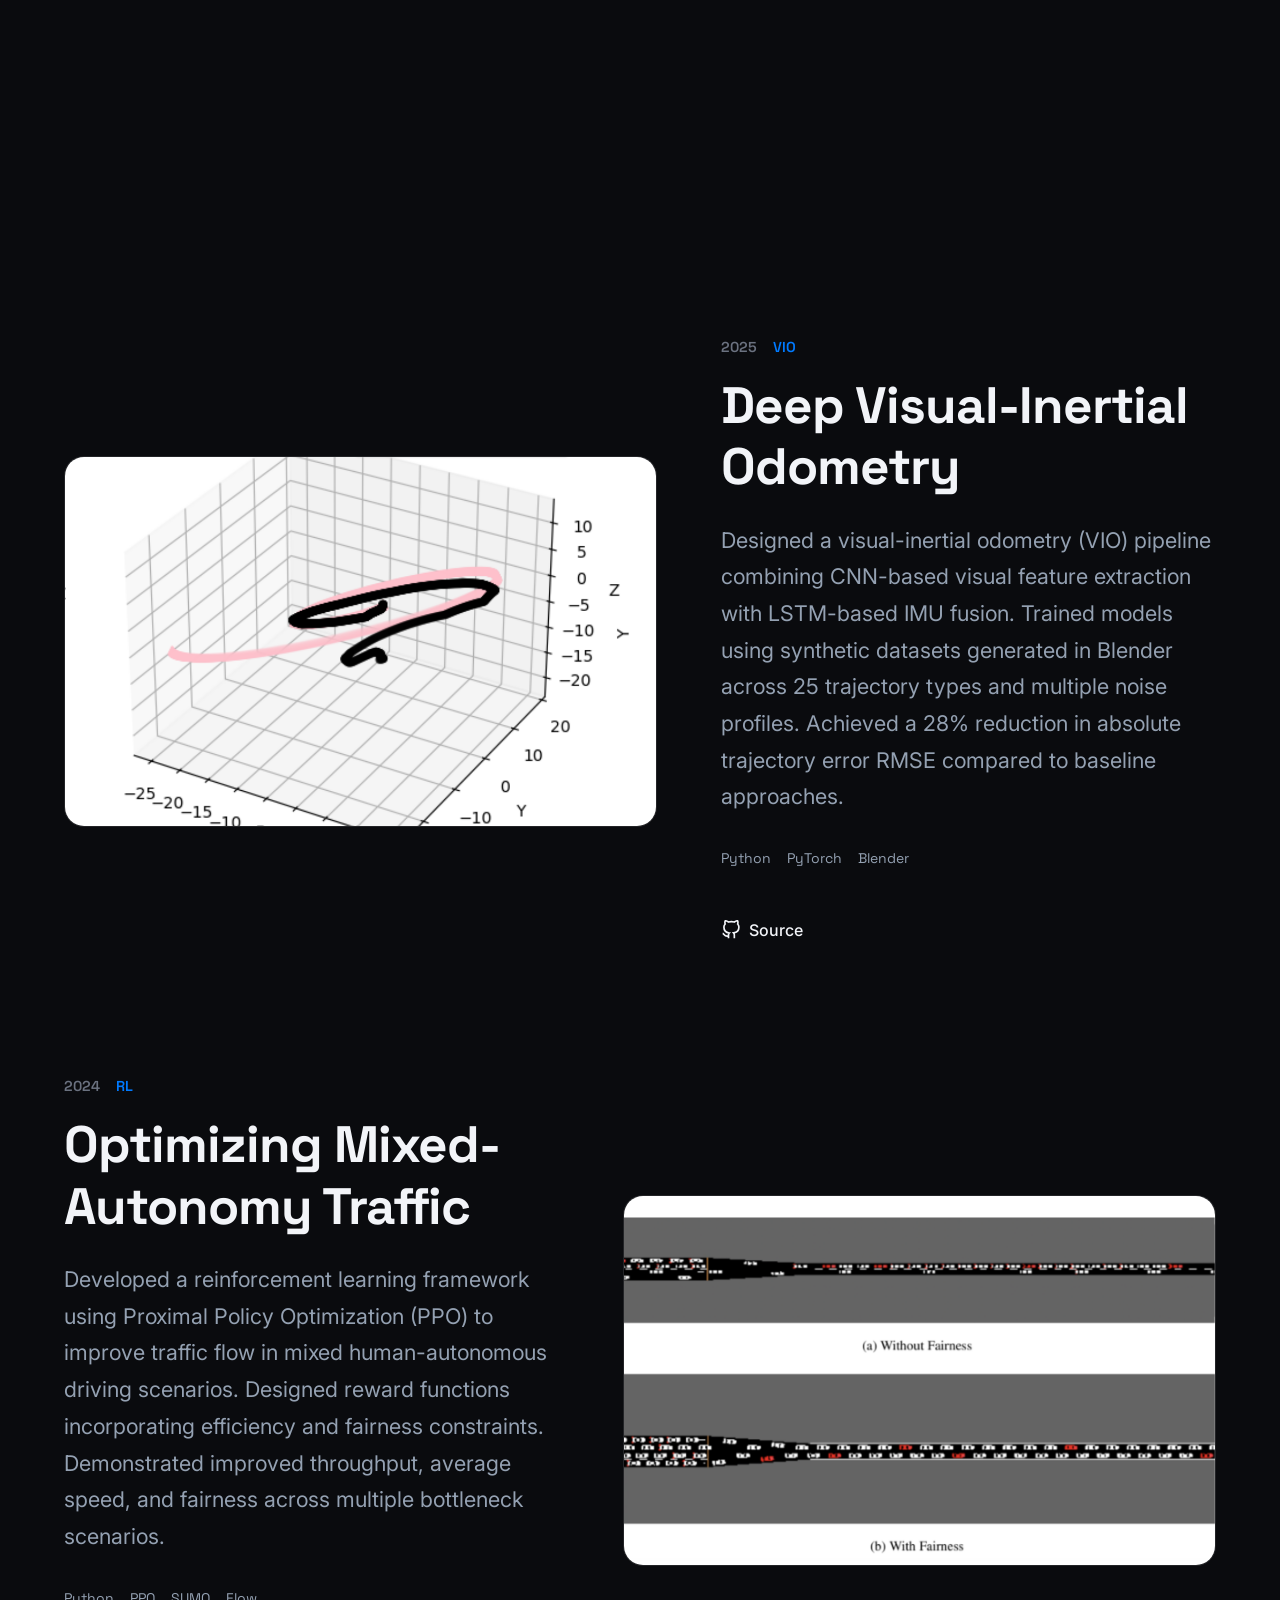
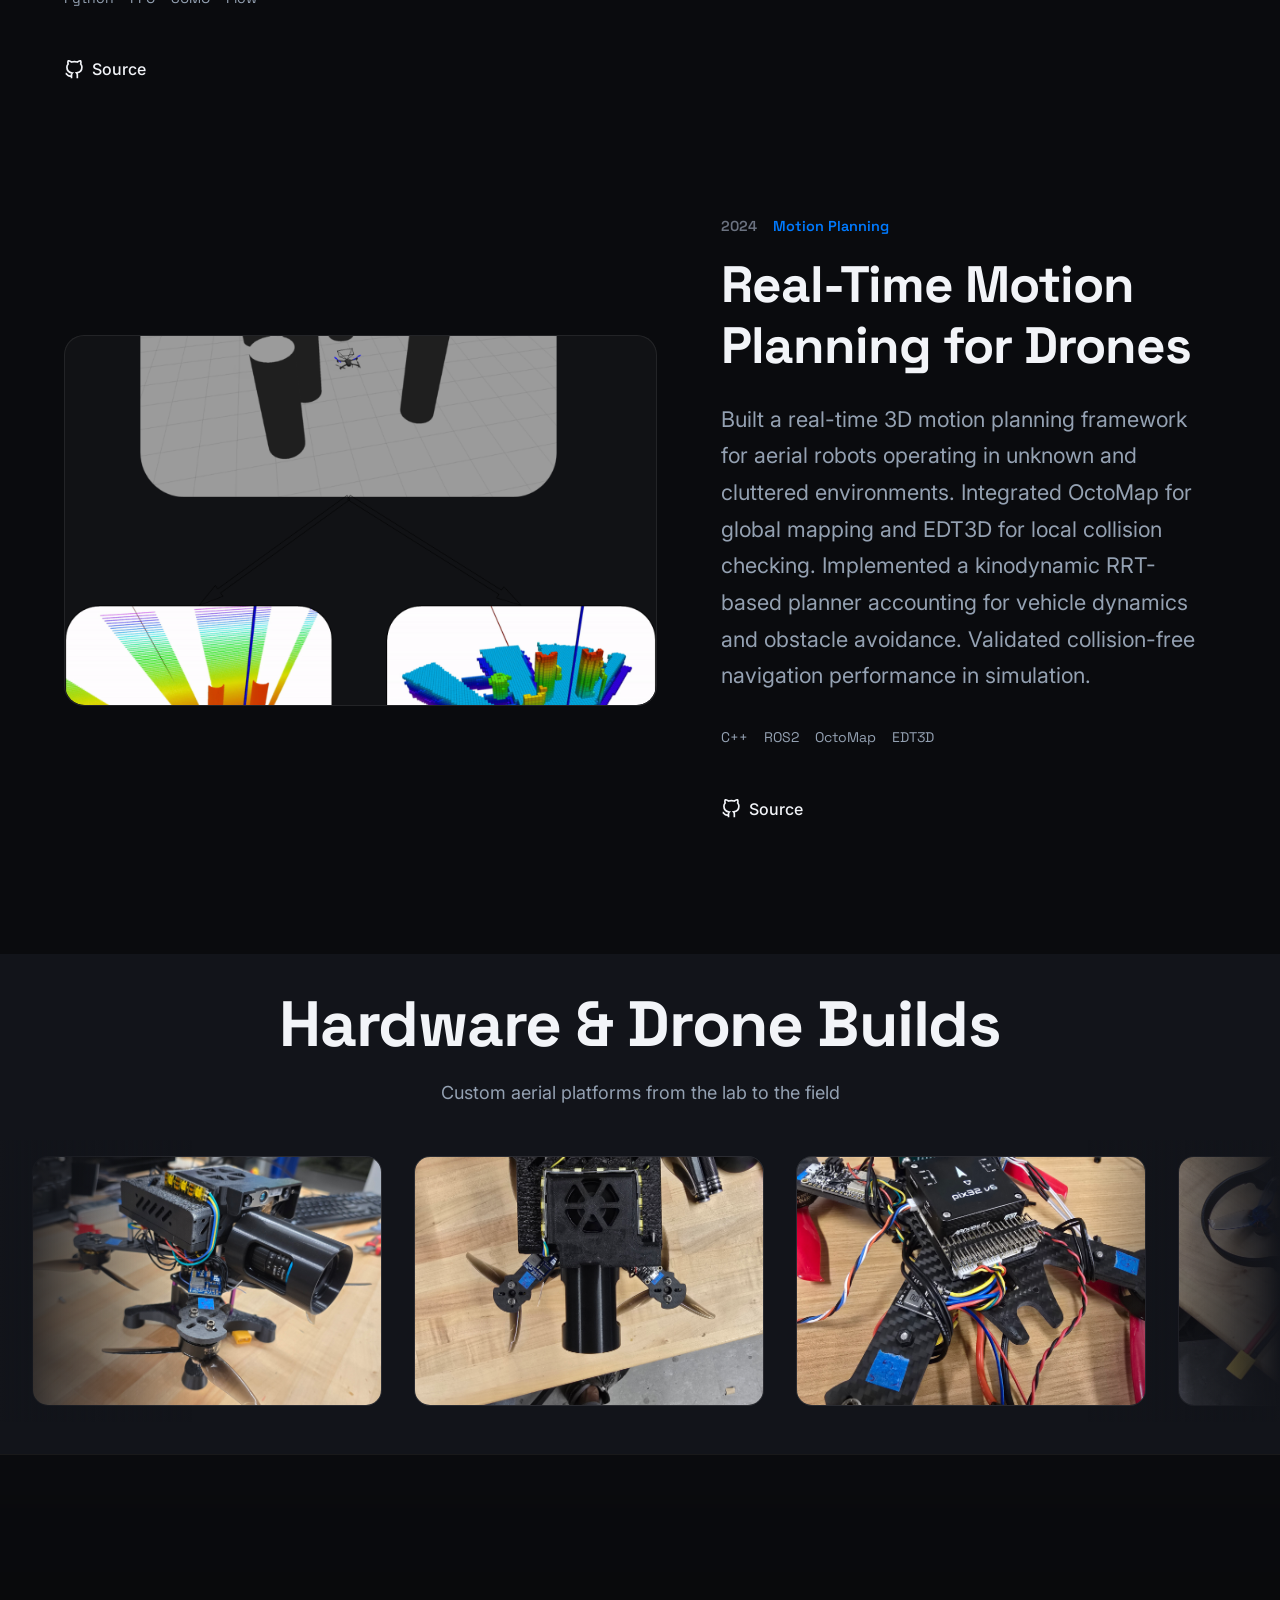
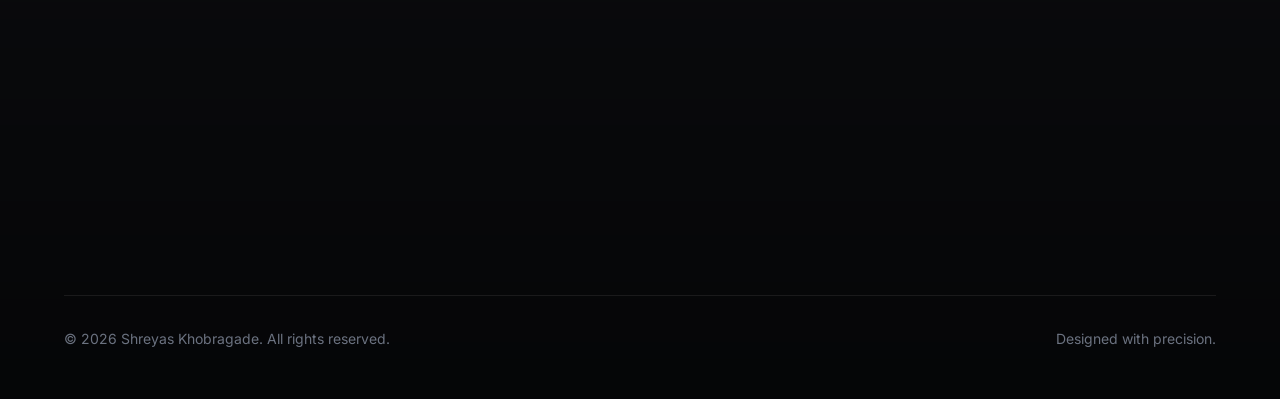
==== commit a3826dbc: "feat: finalize drone motion planning project page and update portfolio cover images" ====
--- a/index.html
+++ b/index.html
@@ -487,8 +487,8 @@
         <img class="lightbox-content" id="lightbox-img">
     </div>
 
-    <script src="projects/projects_index.js"></script>
-    <script src="js/render_projects.js"></script>
+    <script src="projects/projects_index.js?v=1.0.1"></script>
+    <script src="js/render_projects.js?v=1.0.1"></script>
     <script src="script.js"></script>
 </body>
 
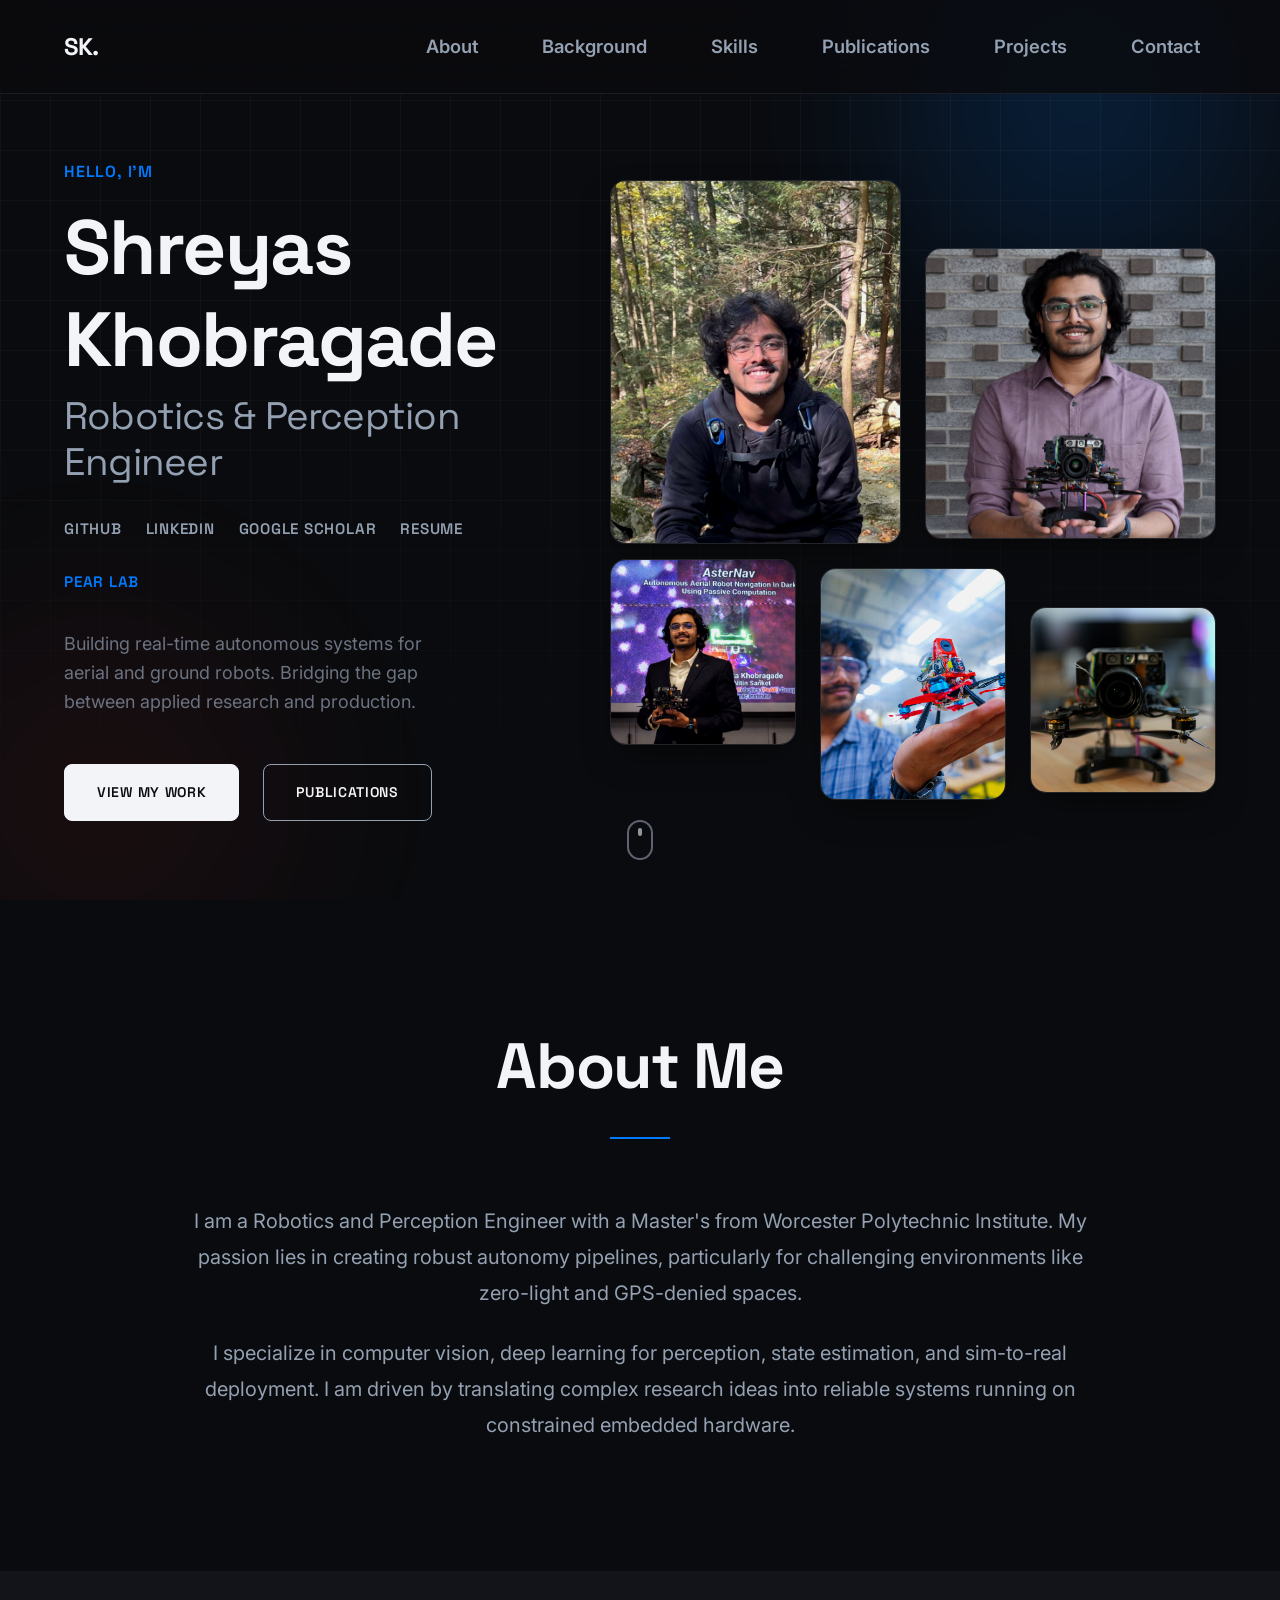
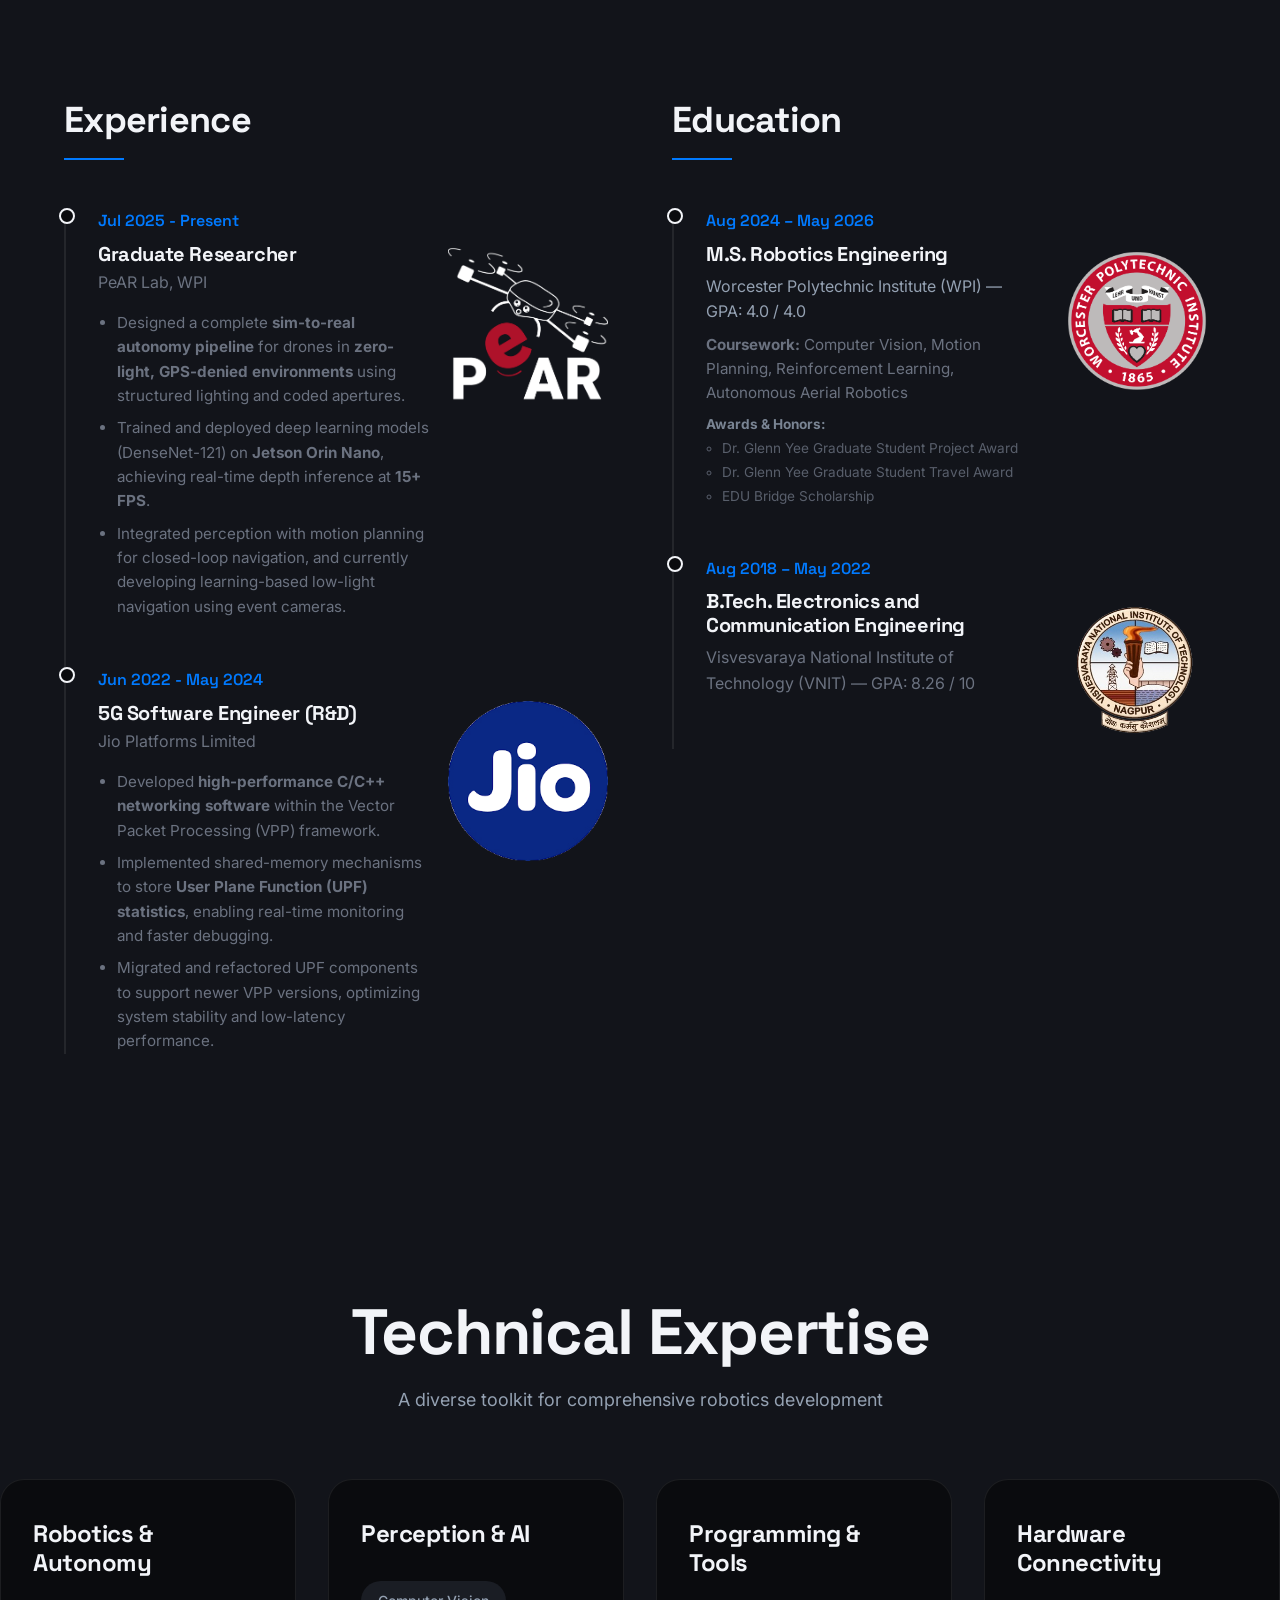
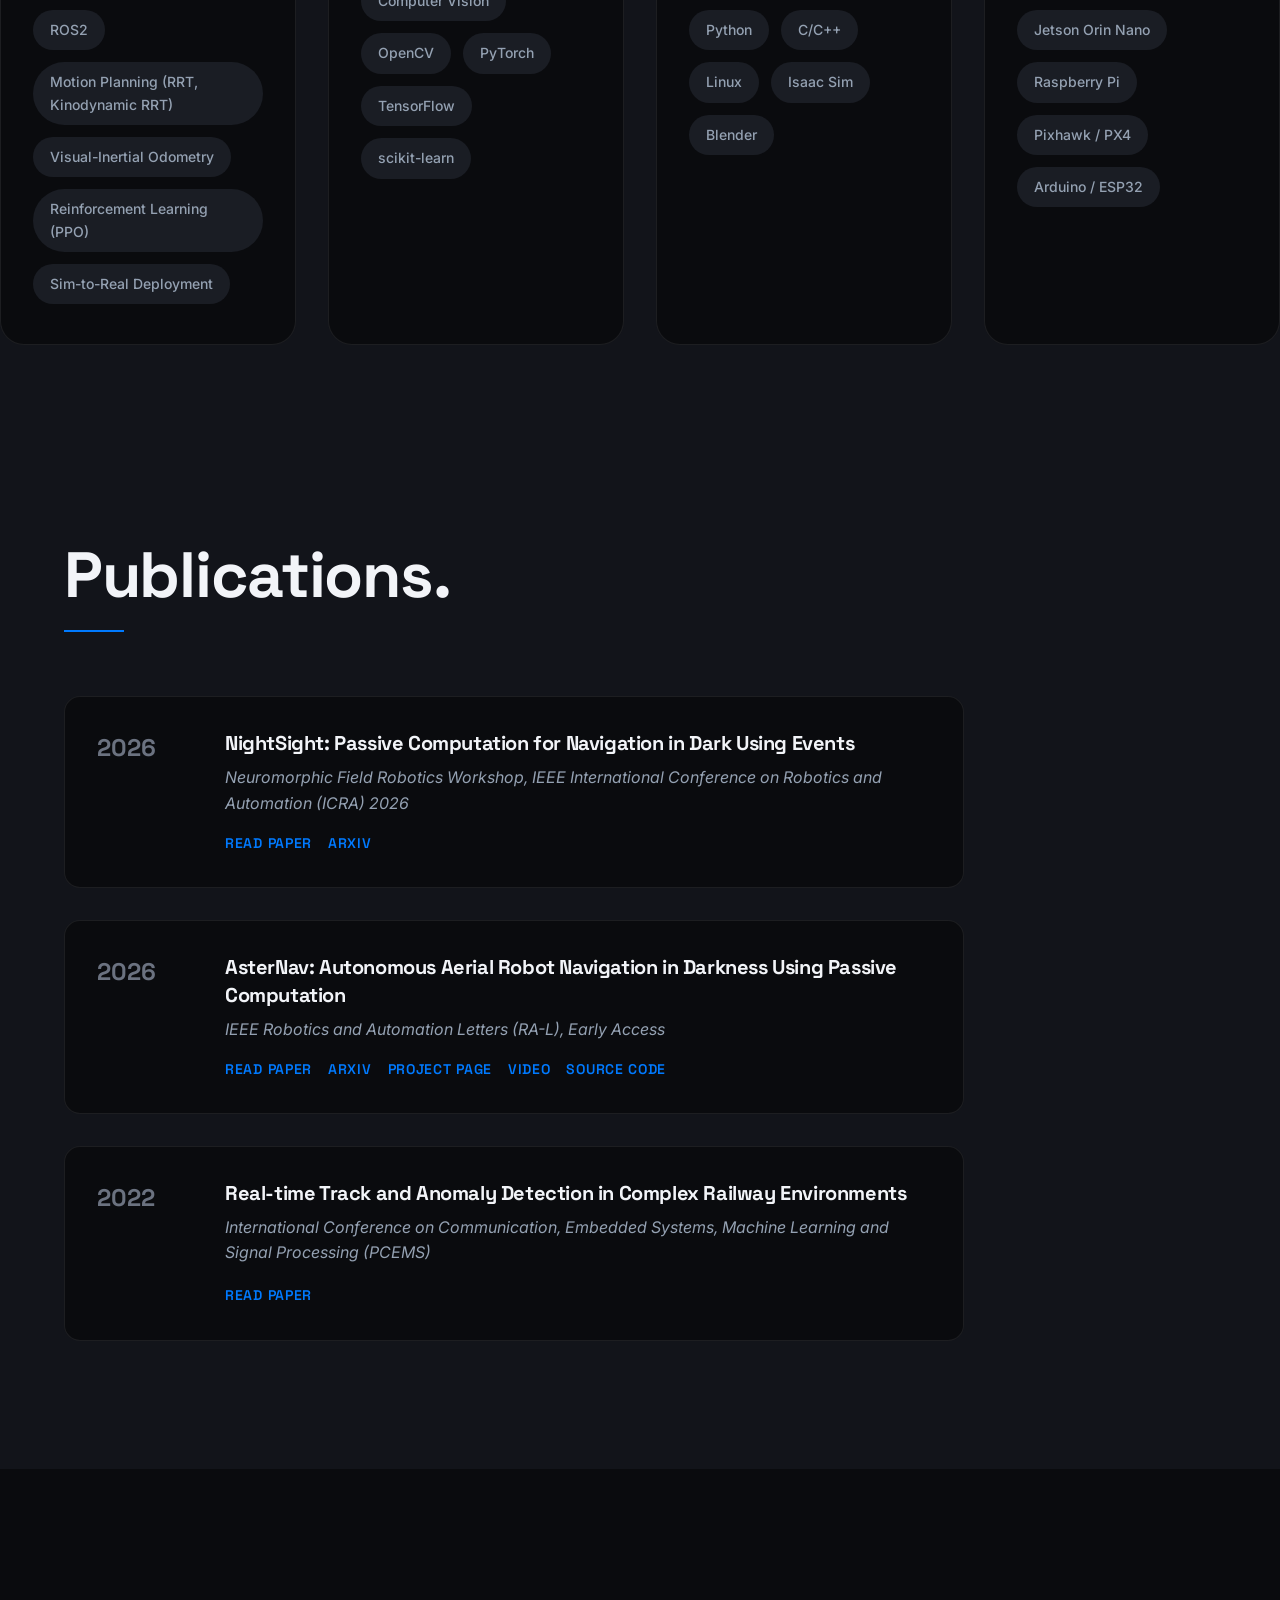
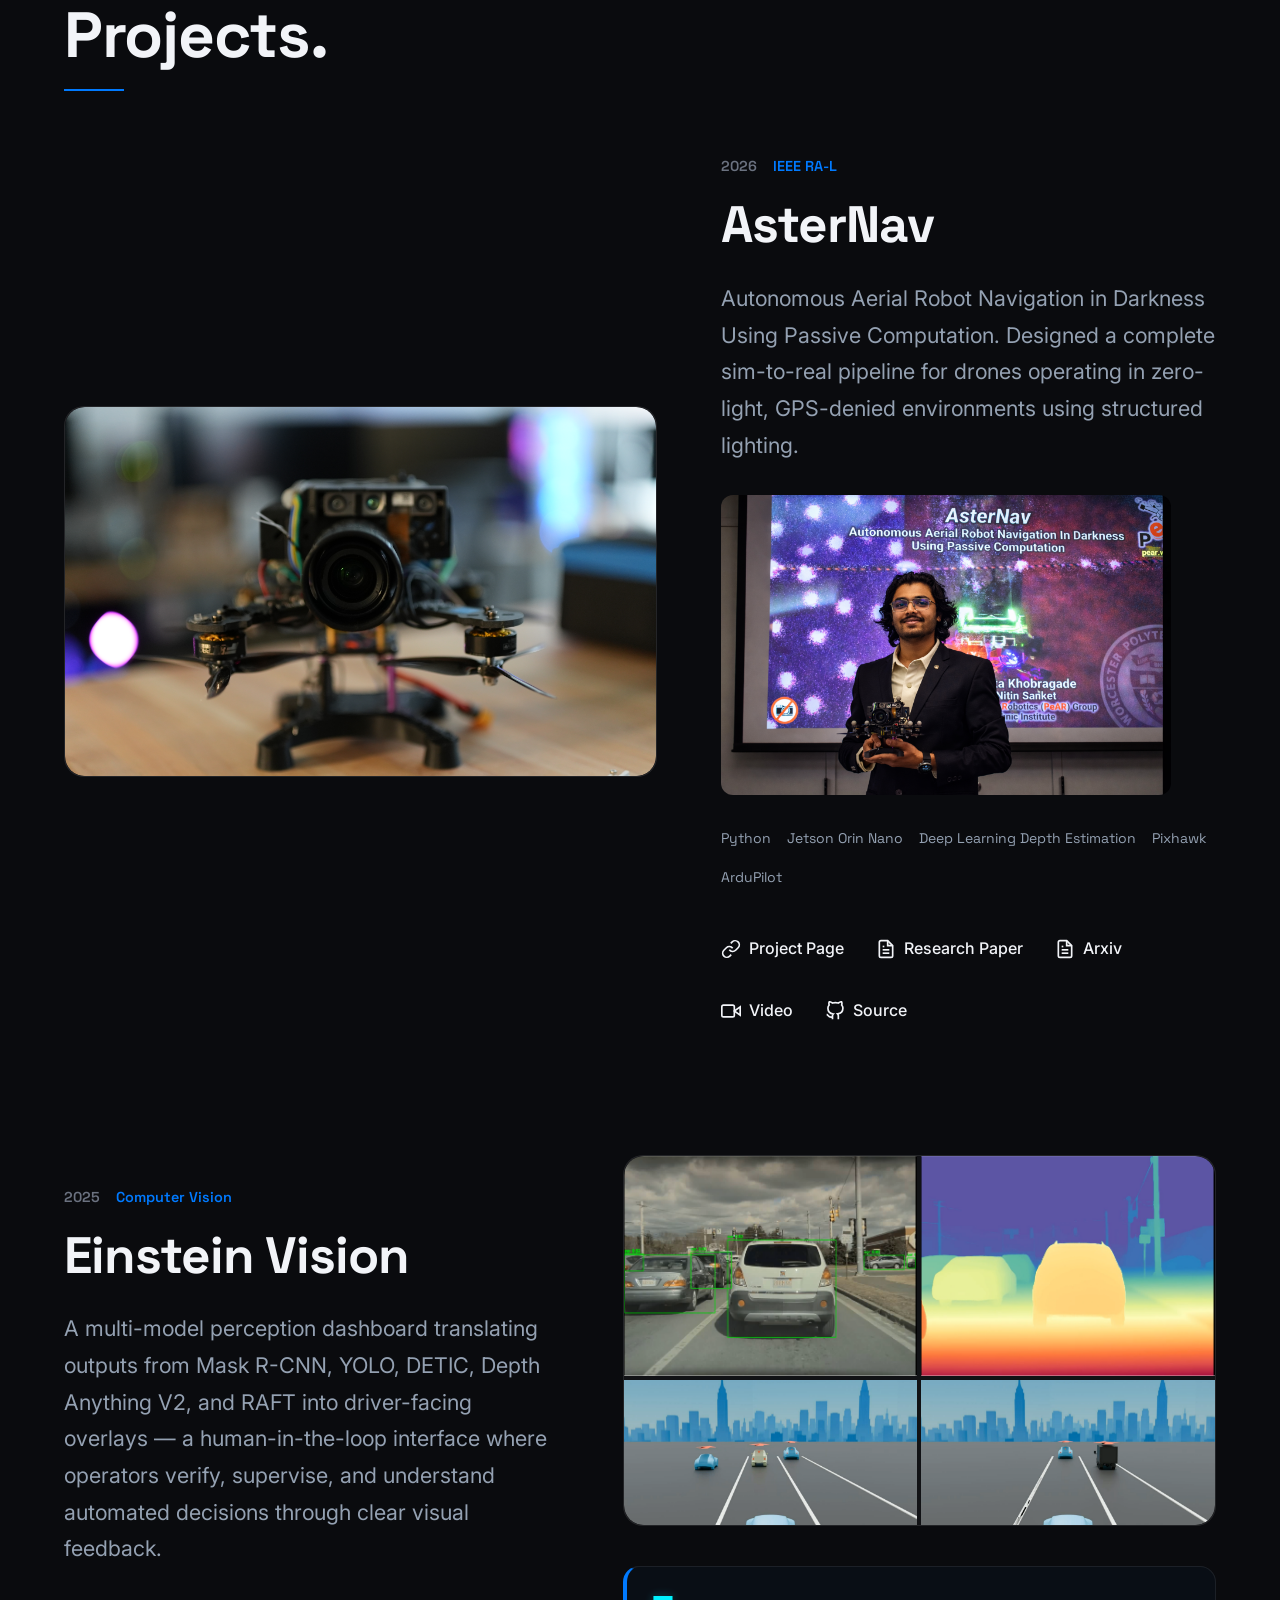
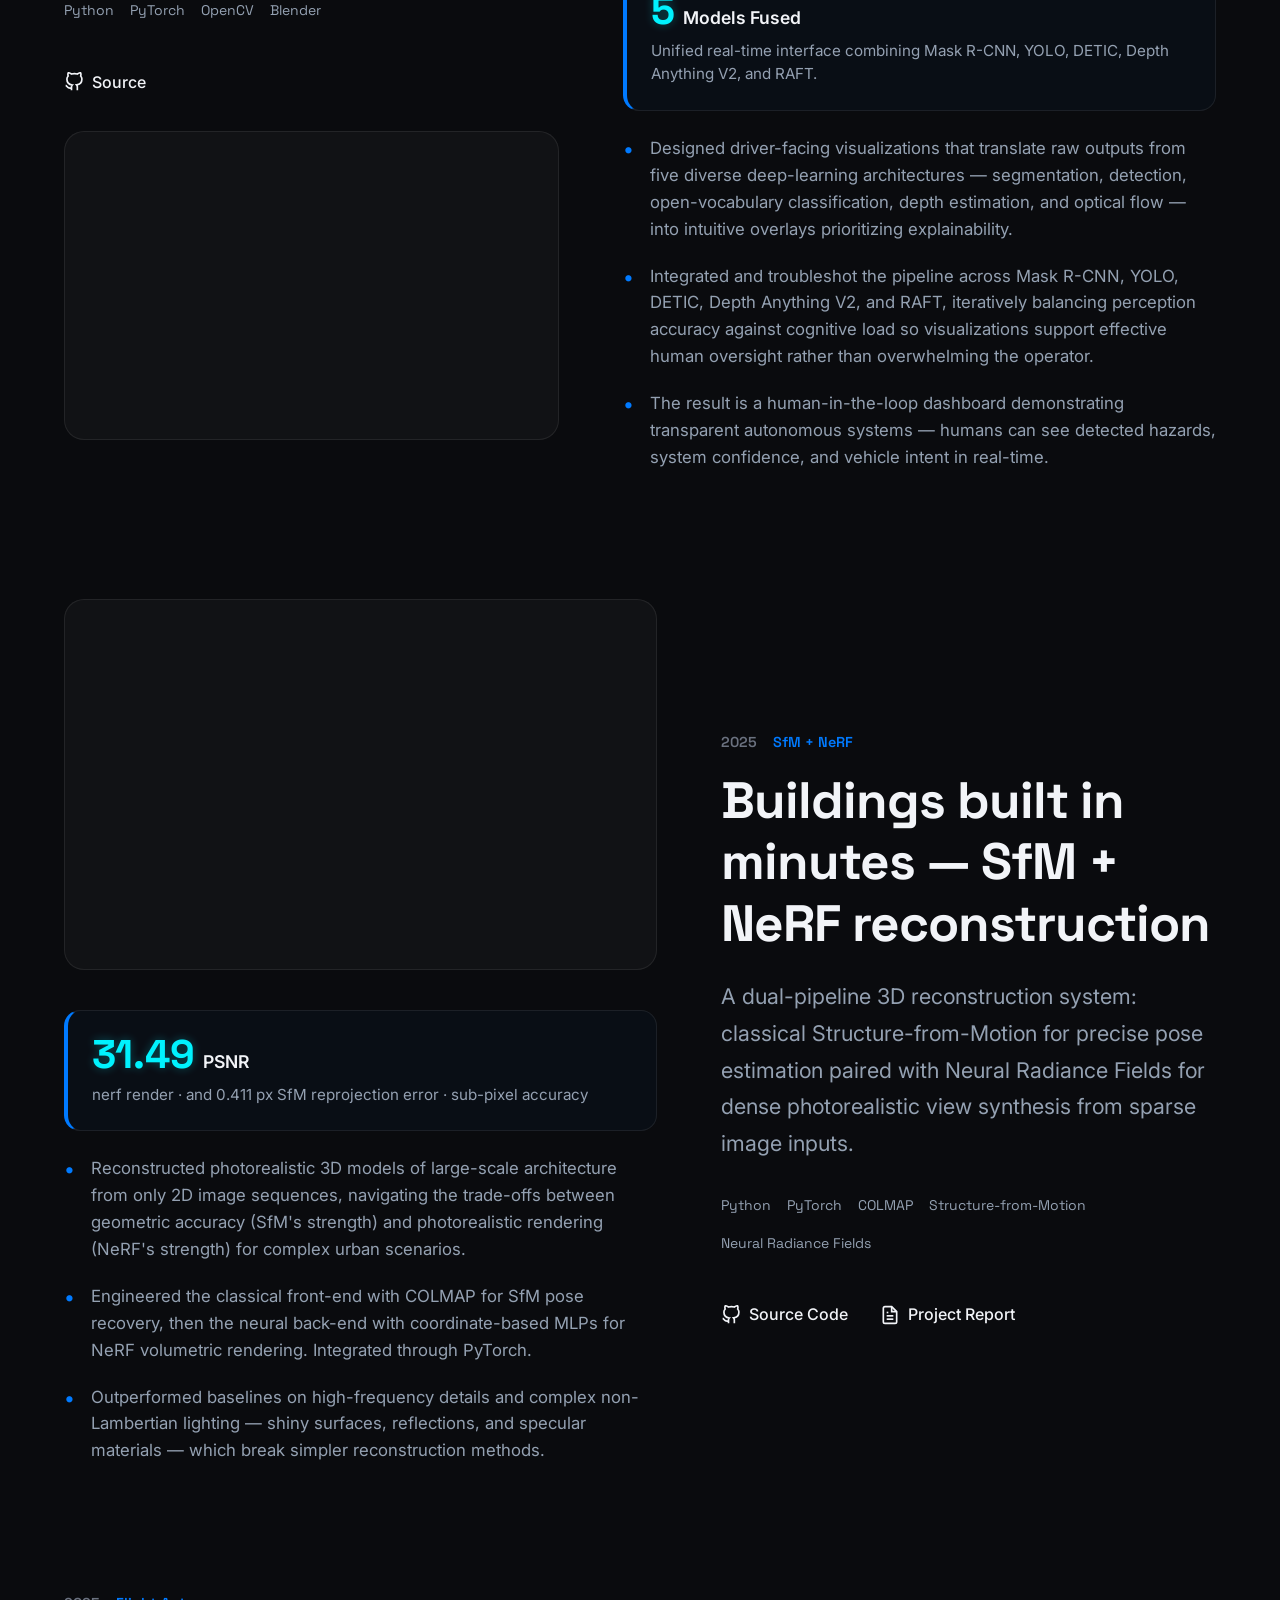
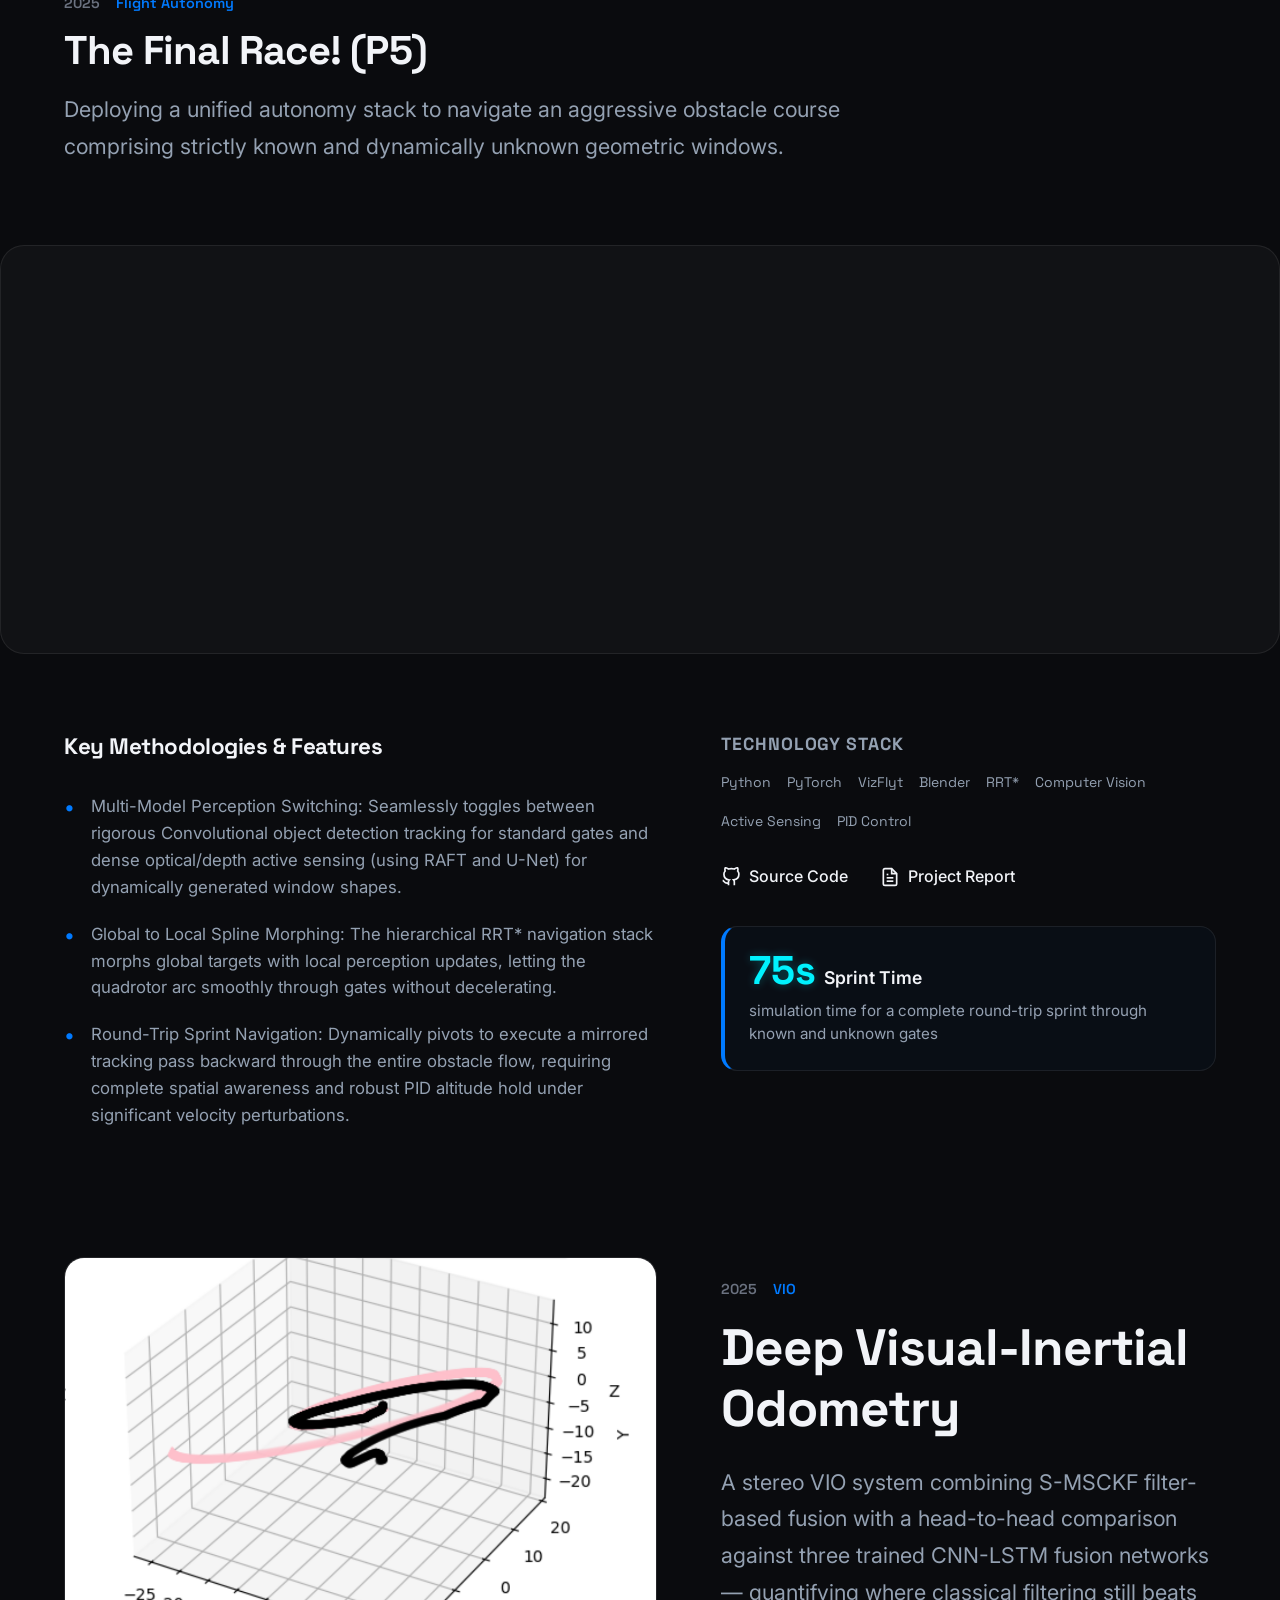
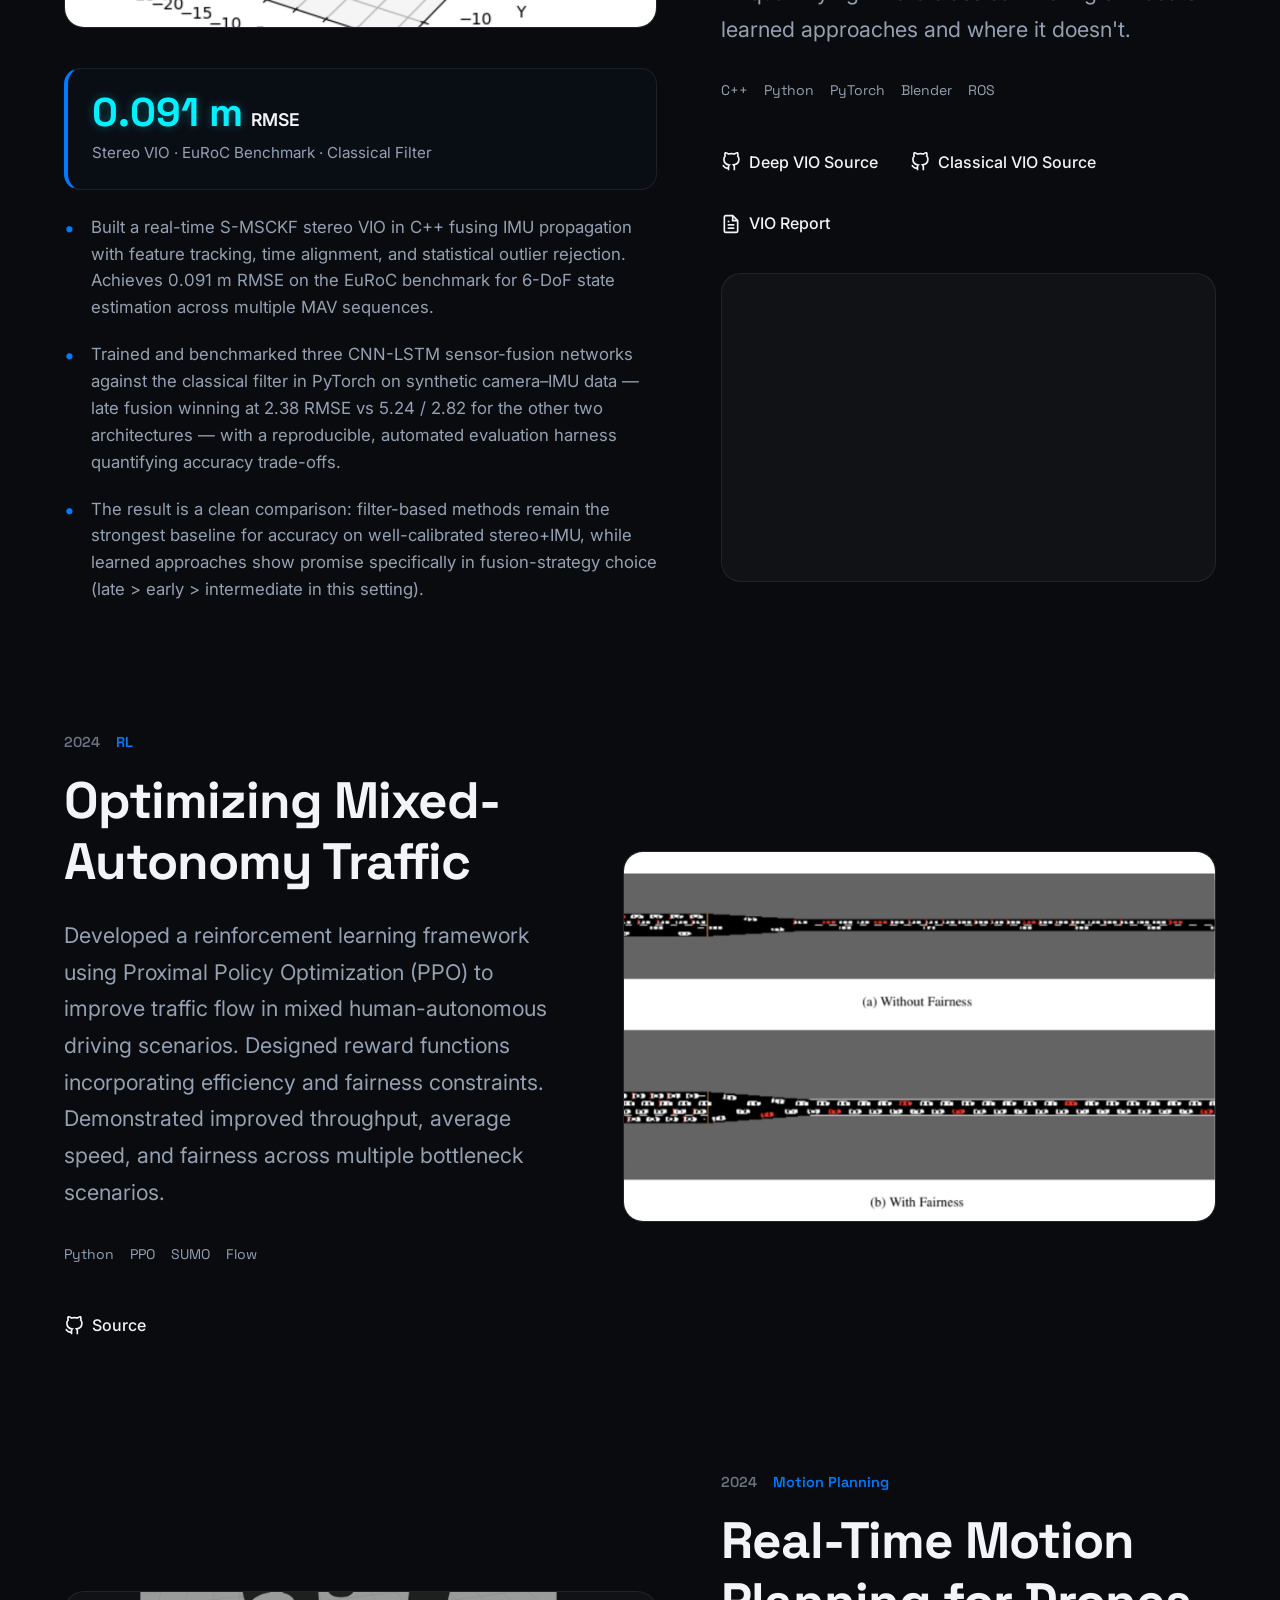
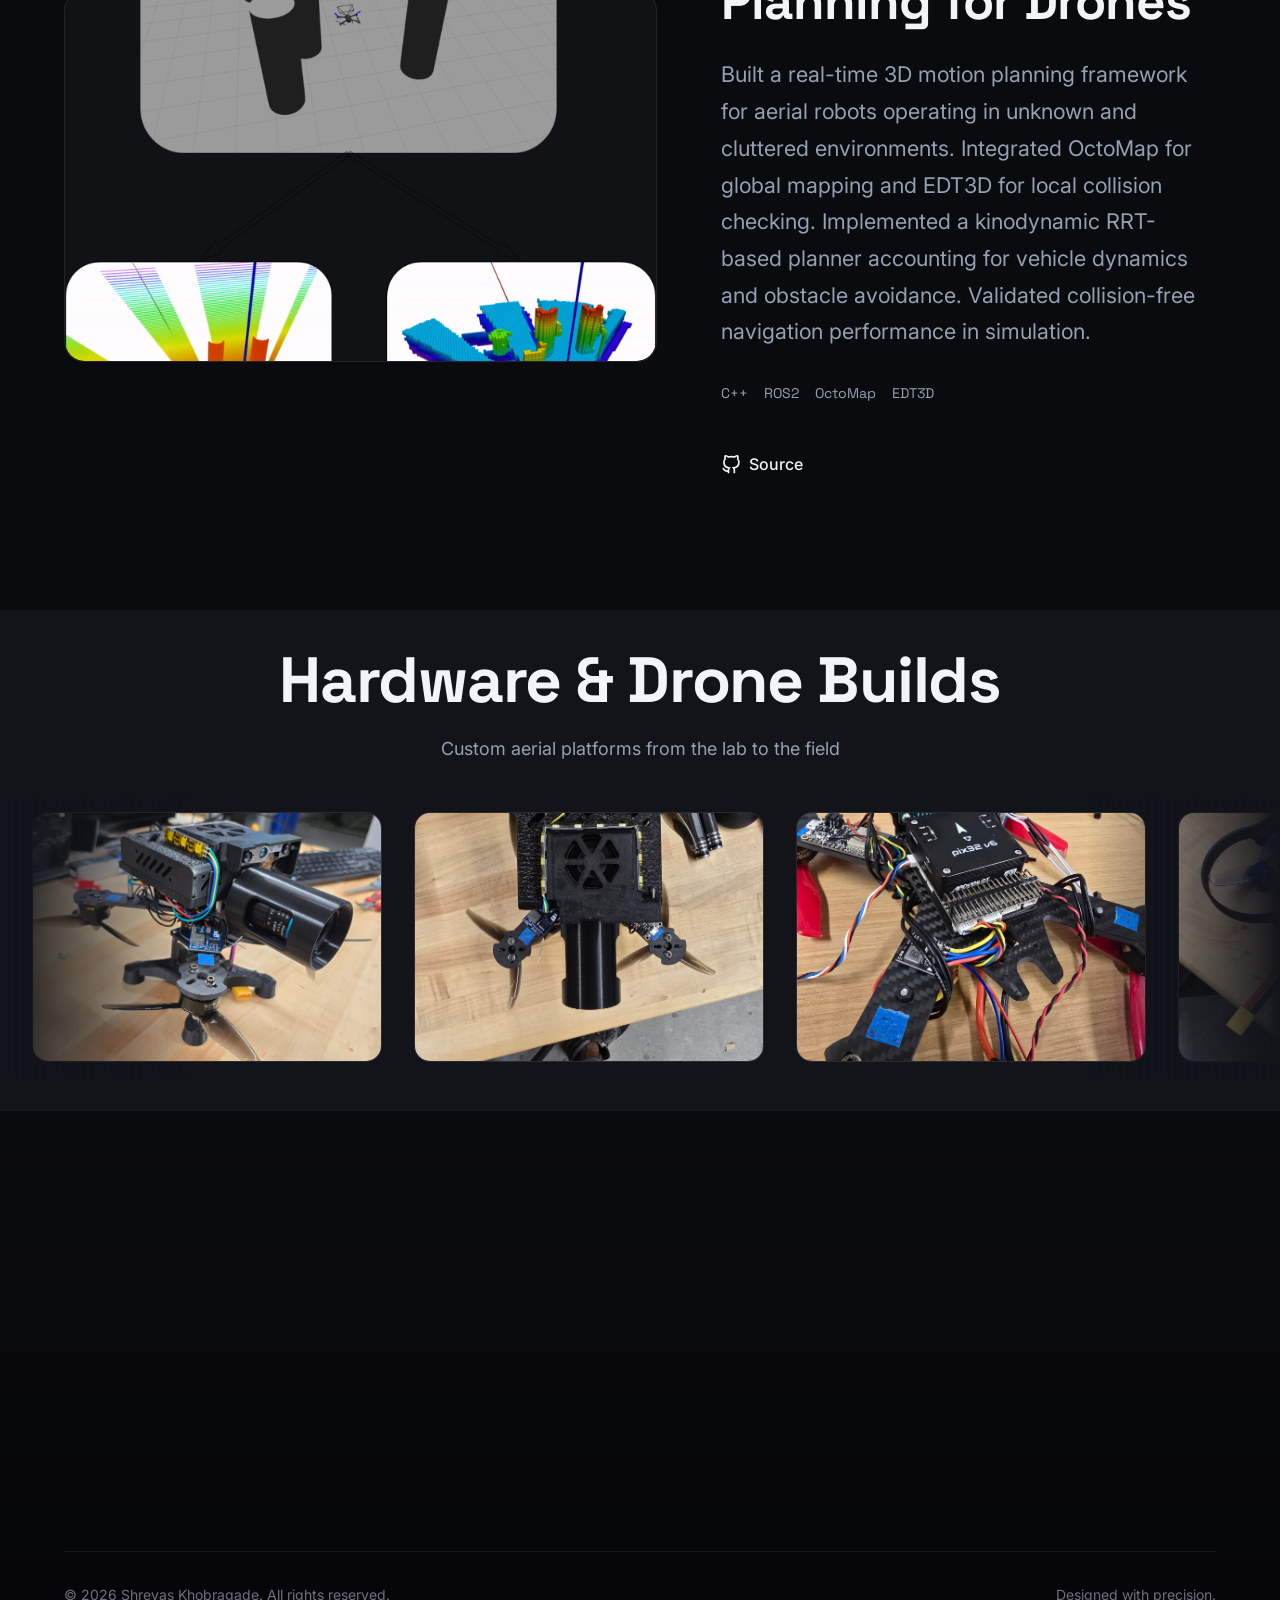
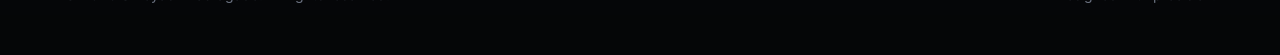
==== commit f0e7fc5a: "Integrate final-race and sfm-nerf projects, adjust media layouts, add video lightbox, transcode medi" ====
--- a/index.html
+++ b/index.html
@@ -12,9 +12,9 @@
     <link
         href="https://fonts.googleapis.com/css2?family=Inter:wght@300;400;600;800&family=Space+Grotesk:wght@400;700&display=swap"
         rel="stylesheet">
-    <link rel="stylesheet" href="styles.css">
-    <link rel="stylesheet" href="lightbox.css">
-    <link rel="stylesheet" href="marquee.css">
+    <link rel="stylesheet" href="styles.css?v=1.0.4">
+    <link rel="stylesheet" href="lightbox.css?v=1.0.4">
+    <link rel="stylesheet" href="marquee.css?v=1.0.4">
 </head>
 
 <body>
@@ -484,12 +484,13 @@
     <!-- Lightbox Modal -->
     <div id="lightbox-modal" class="lightbox-modal">
         <span class="lightbox-close">&times;</span>
-        <img class="lightbox-content" id="lightbox-img">
+        <img class="lightbox-content" id="lightbox-img" alt="Lightbox Preview" style="display: none;">
+        <video class="lightbox-content" id="lightbox-video" autoplay loop muted playsinline style="display: none; width: 100%; max-width: 1100px; border-radius: 16px;"></video>
     </div>
 
-    <script src="projects/projects_index.js?v=1.0.1"></script>
-    <script src="js/render_projects.js?v=1.0.1"></script>
-    <script src="script.js"></script>
+    <script src="projects/projects_index.js?v=1.0.5"></script>
+    <script src="js/render_projects.js?v=1.0.5"></script>
+    <script src="script.js?v=1.0.5"></script>
 </body>
 
 </html>
--- a/styles.css
+++ b/styles.css
@@ -752,8 +752,36 @@
     transition: transform 0.7s ease;
 }
 
-.project-visual:hover .project-img {
+.project-visual:hover .project-img,
+.project-visual:hover video {
     transform: scale(1.03);
+}
+
+/* Full-width cinematic breakout layout styles */
+.project-media-breakout {
+    width: 100vw;
+    margin-left: 50%;
+    transform: translateX(-50%);
+    position: relative;
+    margin-top: 4rem;
+    margin-bottom: 4rem;
+    height: 32vw;
+    max-height: 550px;
+    min-height: 300px;
+    overflow: hidden;
+    border: 1px solid var(--glass-border);
+    background: var(--glass-bg);
+}
+
+.project-media-breakout video {
+    width: 100%;
+    height: 100%;
+    object-fit: cover;
+    transition: transform 0.7s ease;
+}
+
+.project-media-breakout:hover video {
+    transform: scale(1.02);
 }
 
 .overlay-ui {
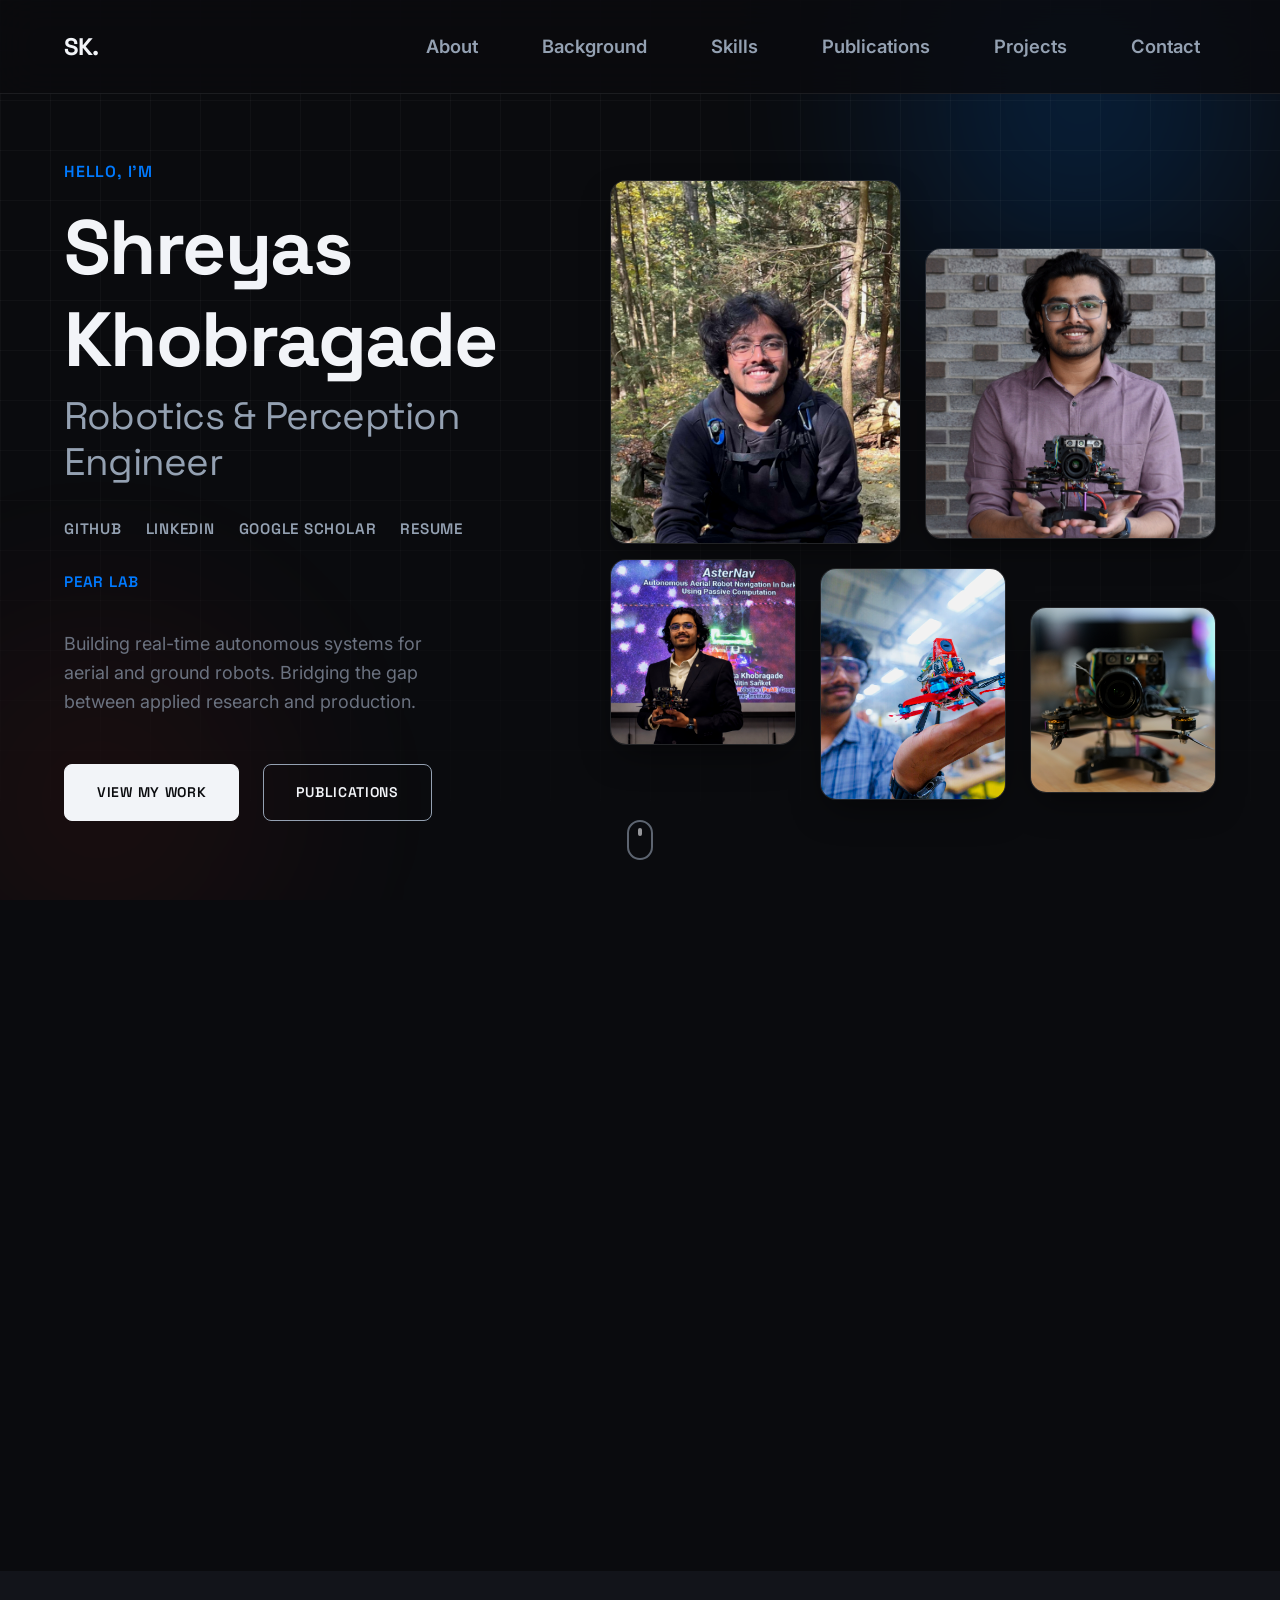
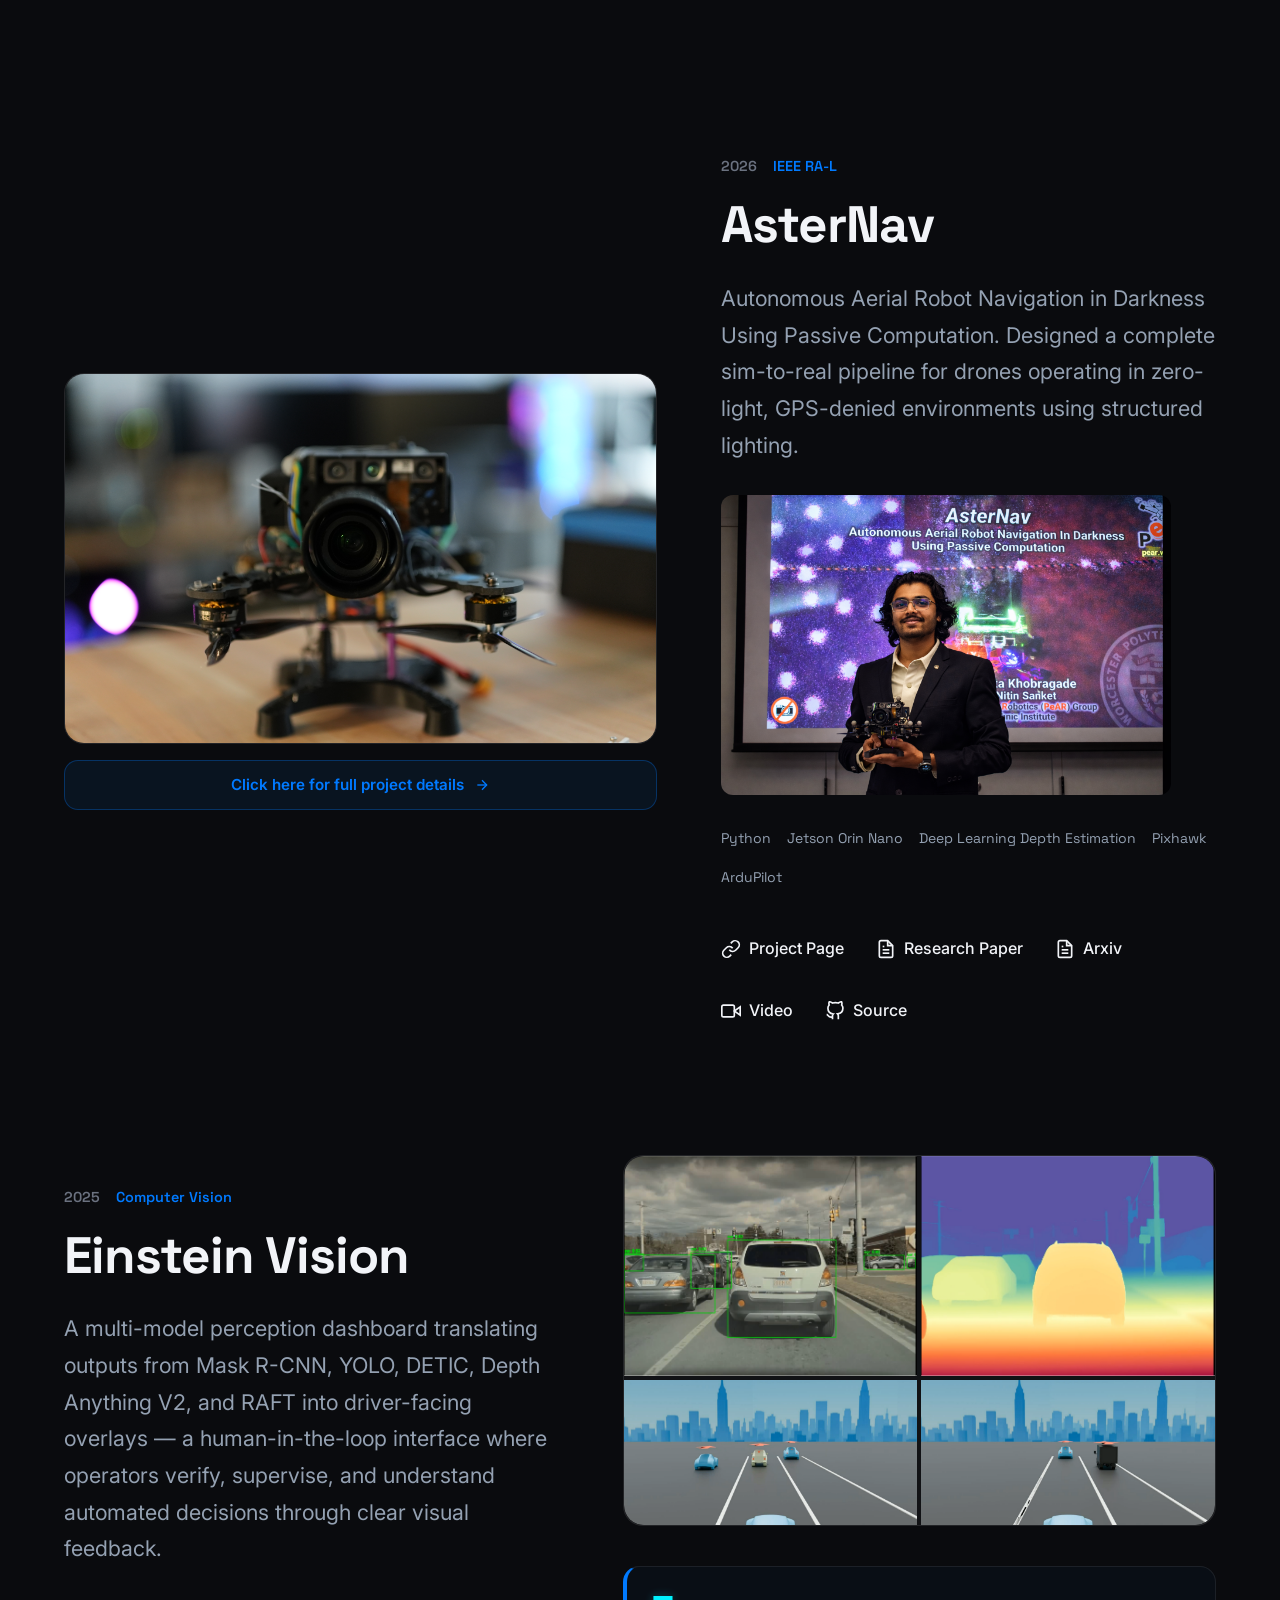
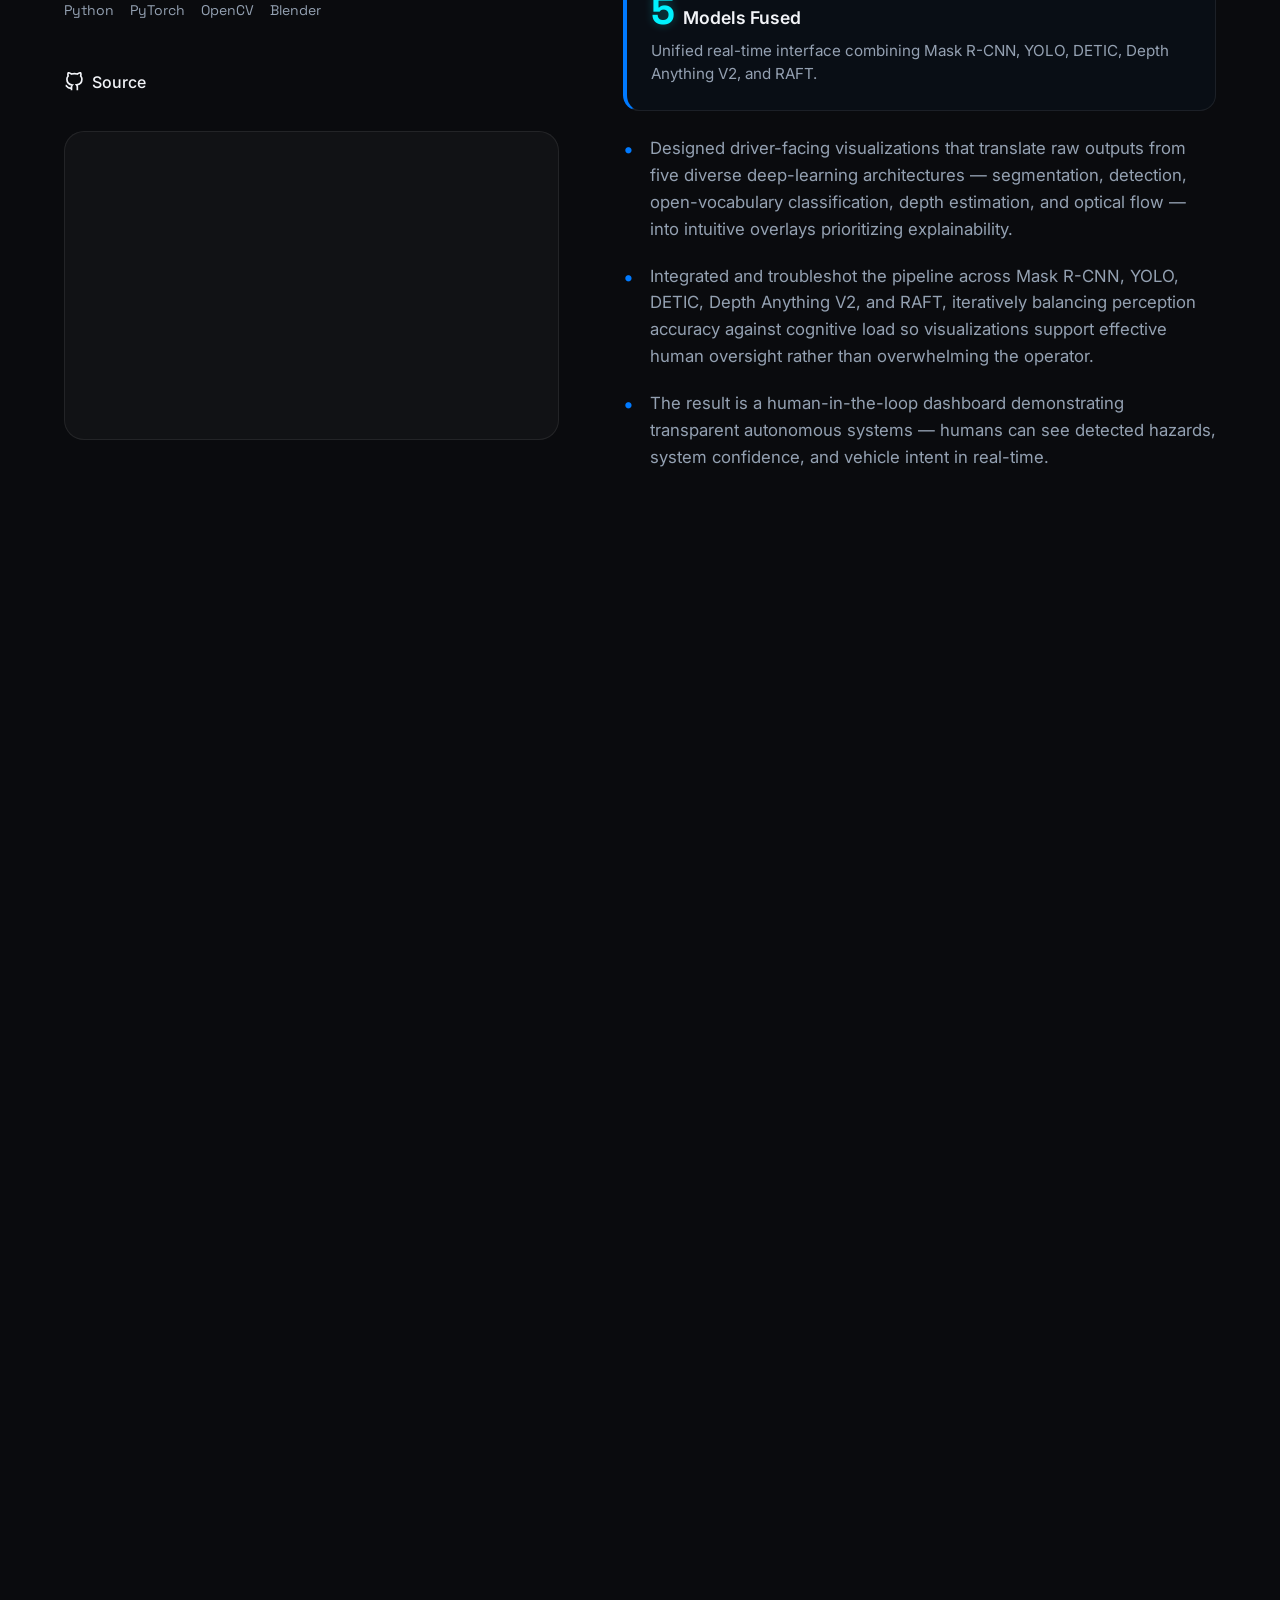
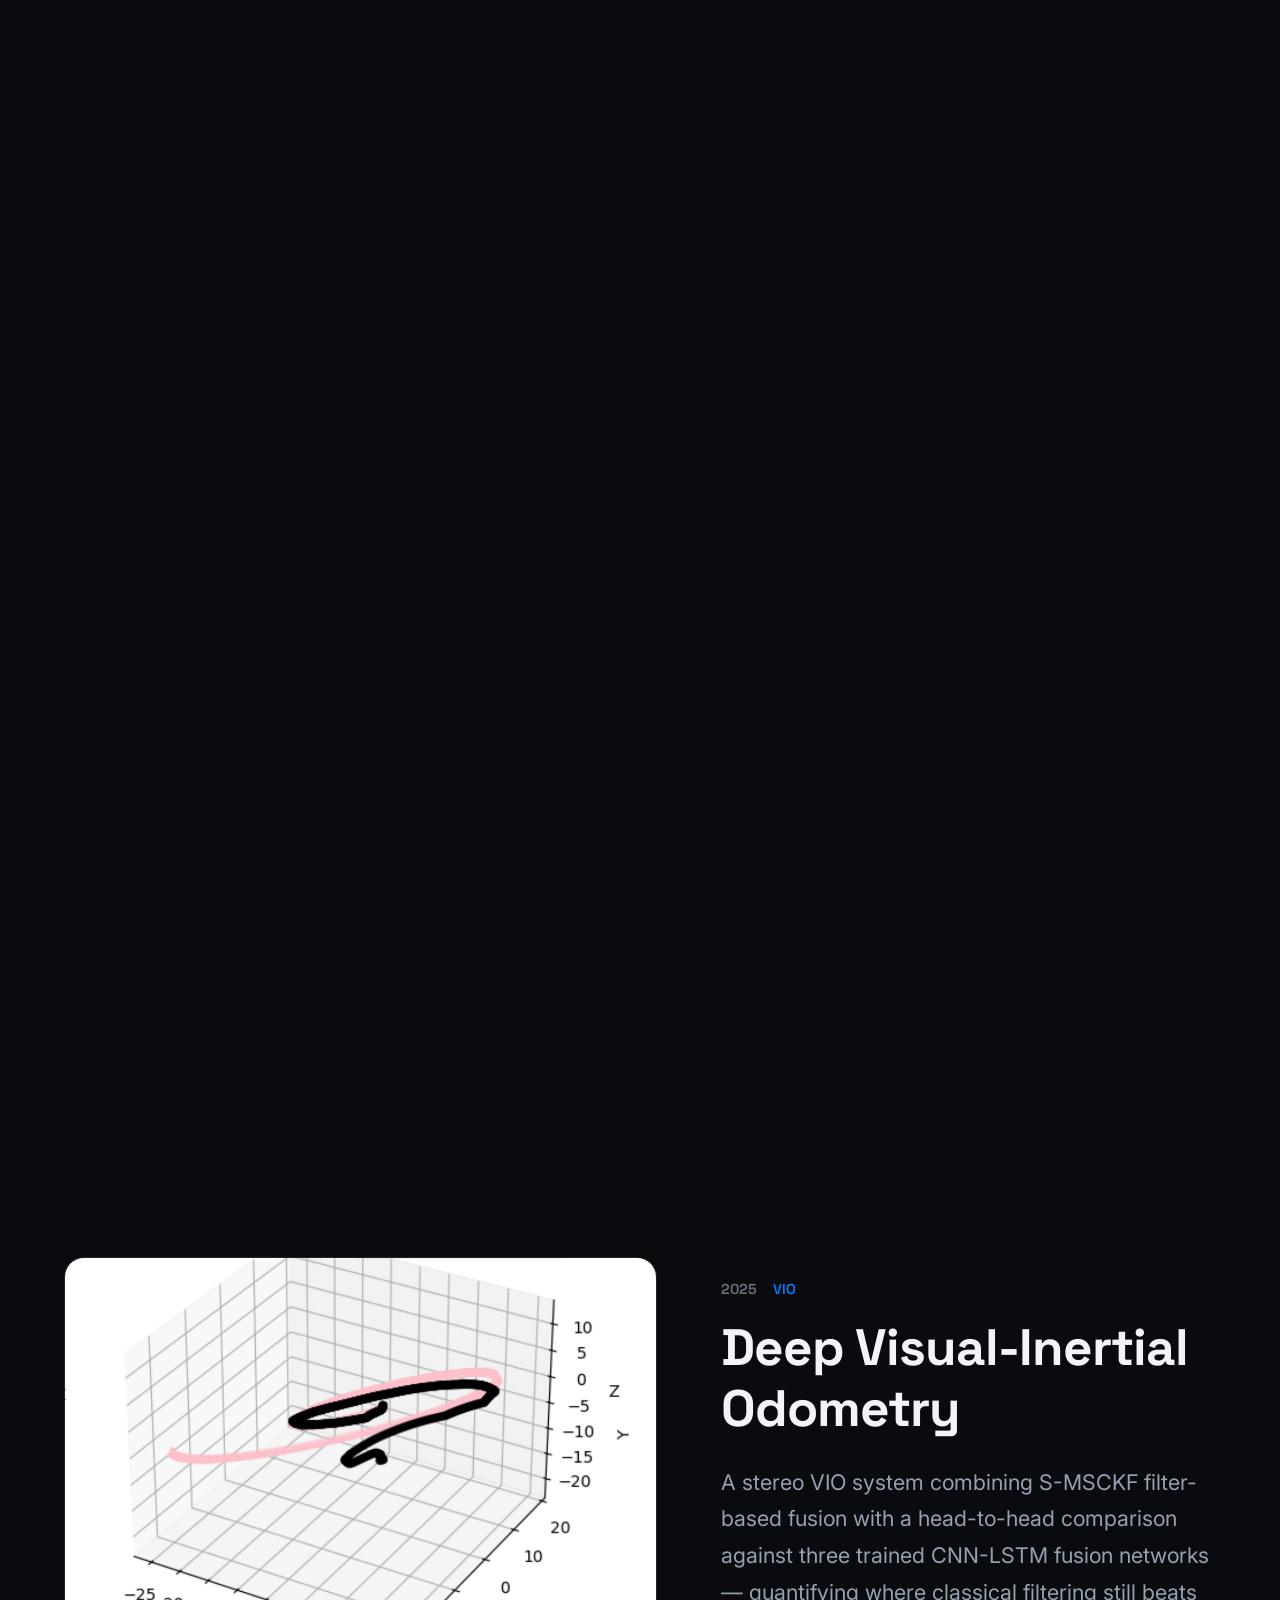
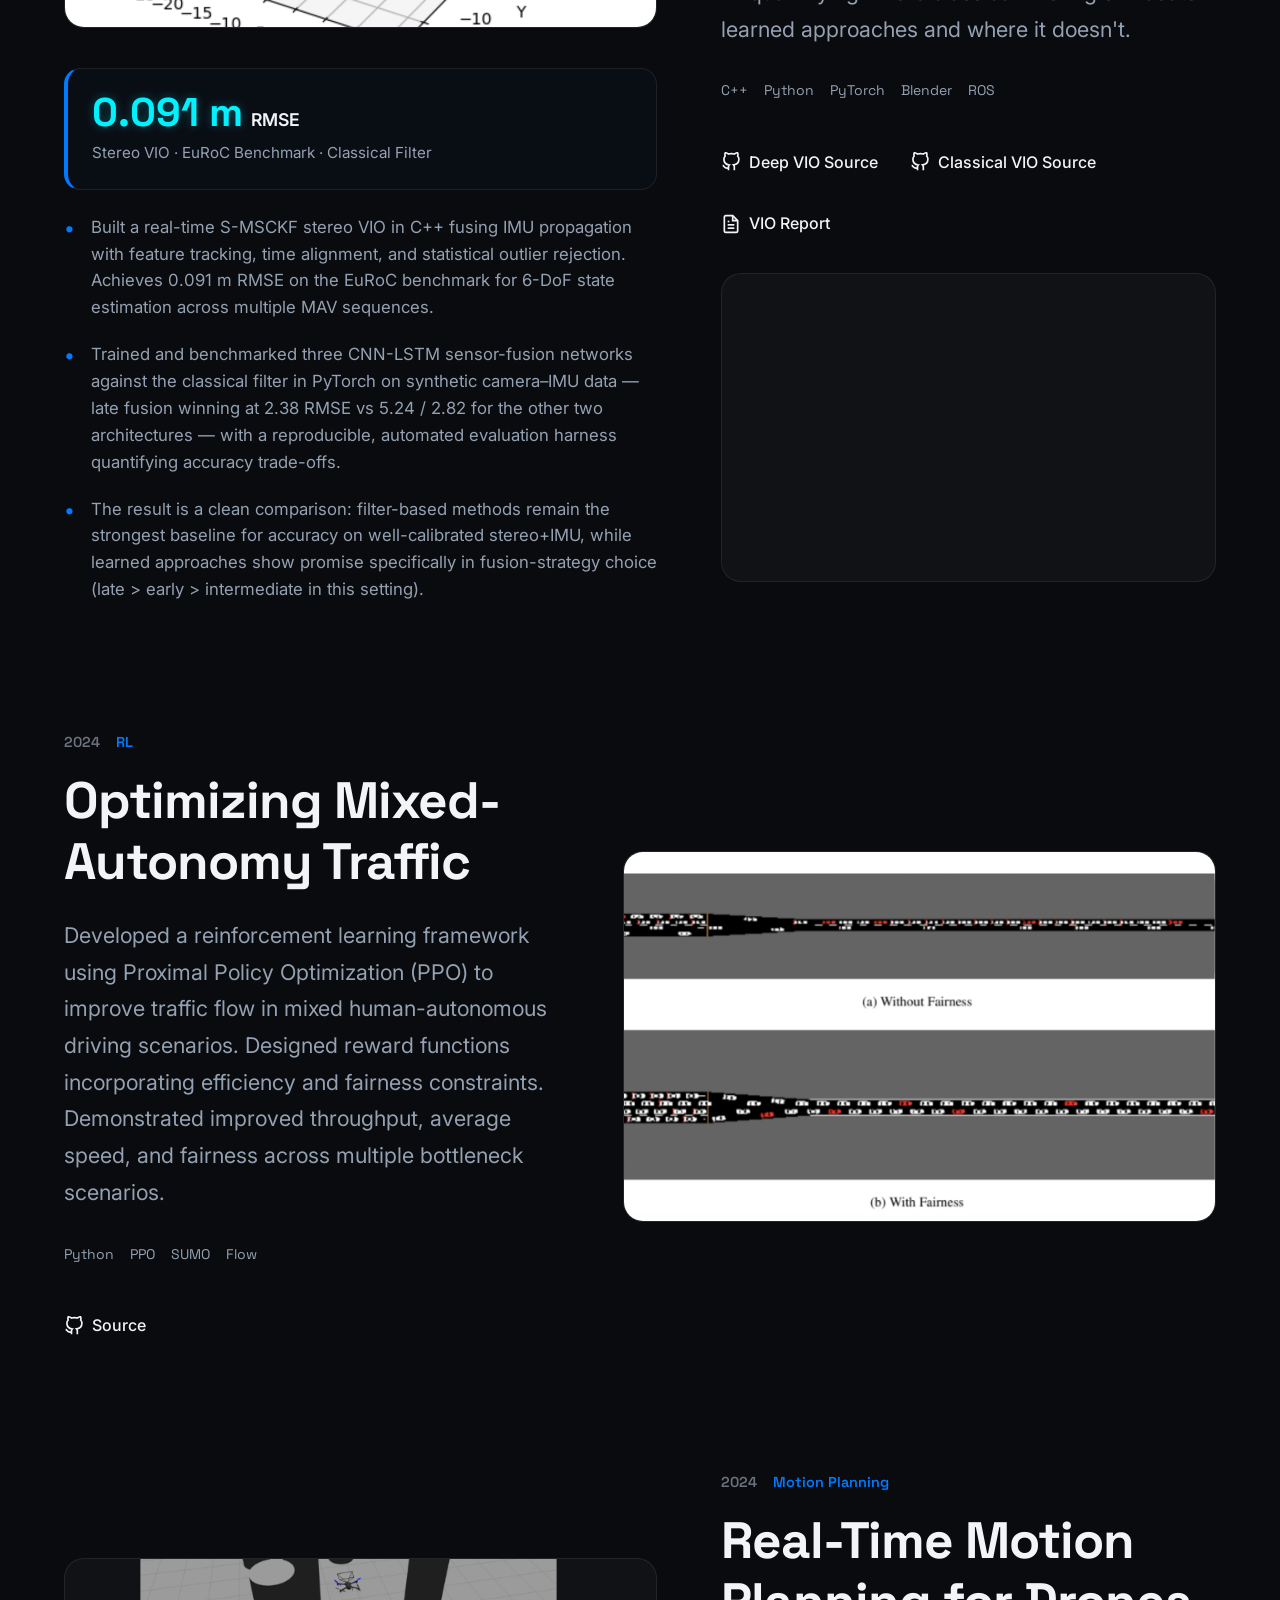
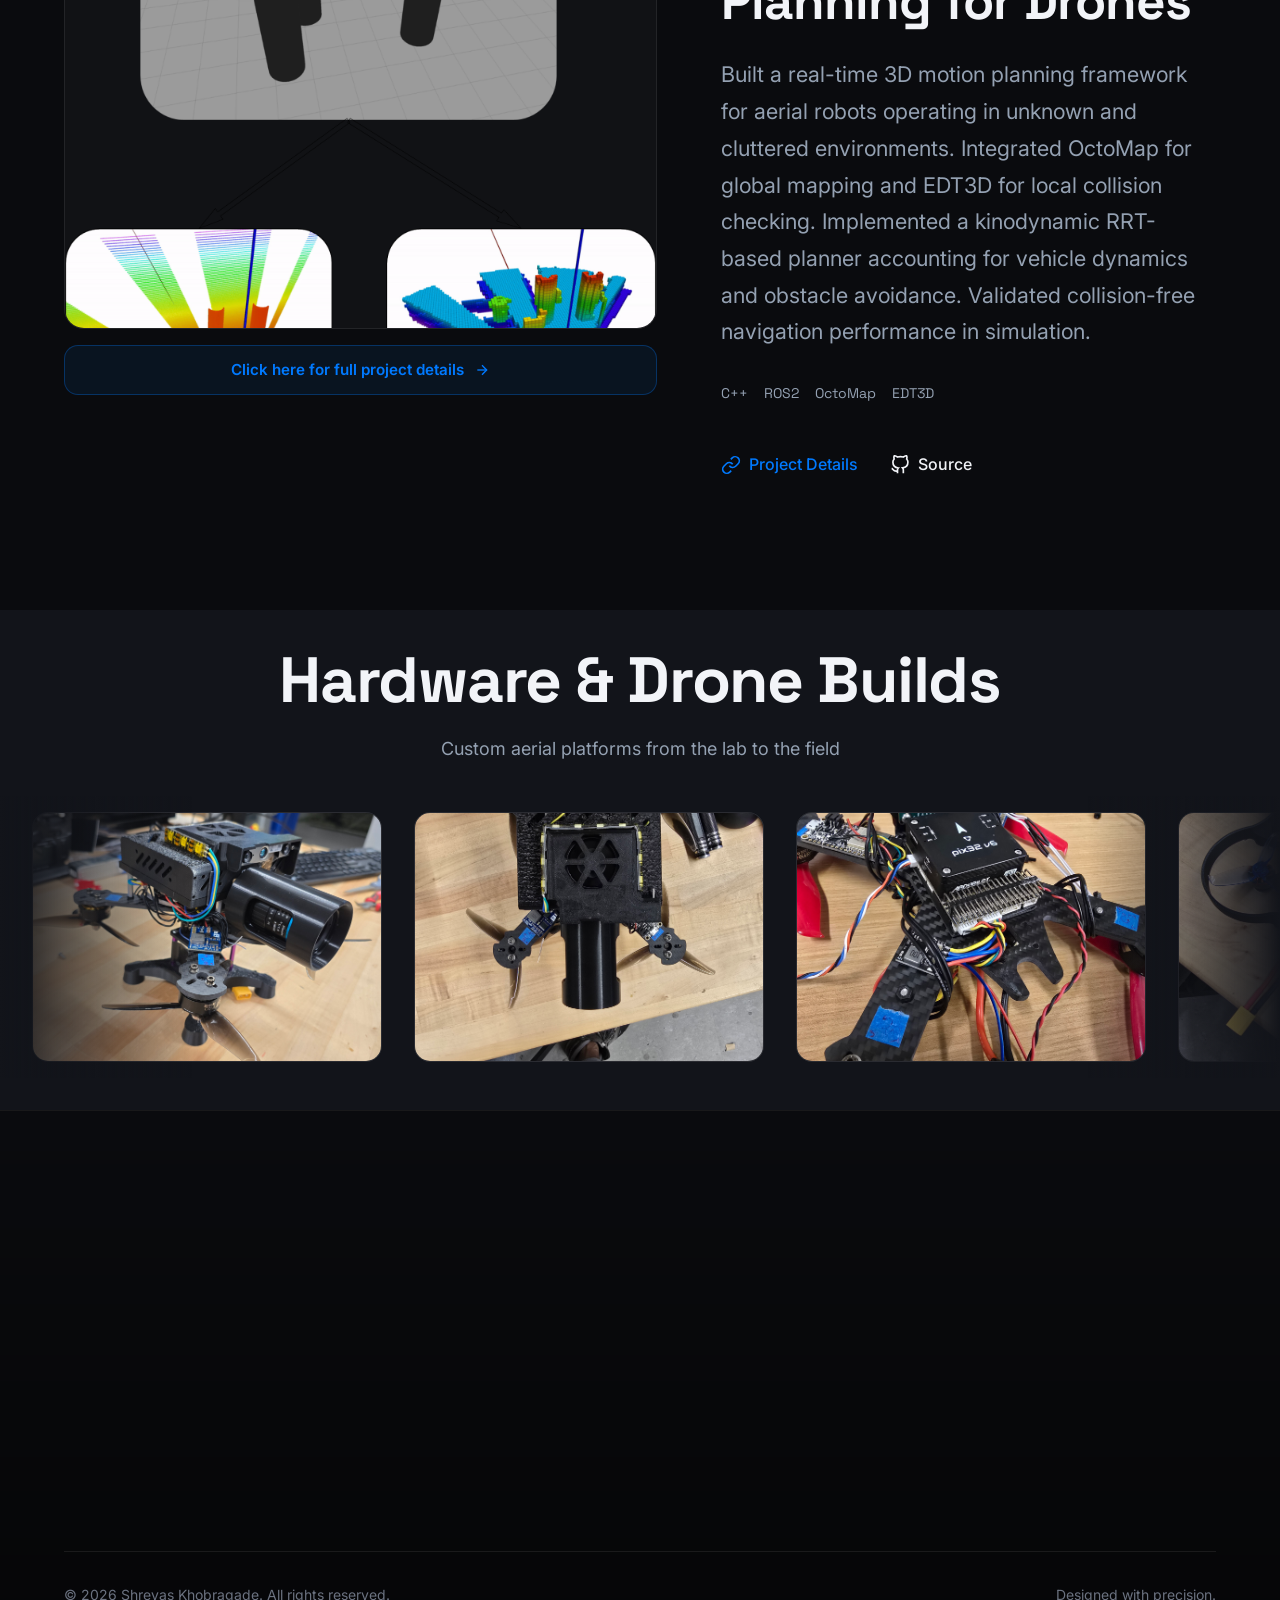
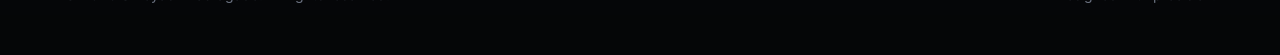
==== commit 09251572: "Update resume to V4 and update resume links" ====
--- a/index.html
+++ b/index.html
@@ -62,7 +62,7 @@
                             class="social-icon">LinkedIn</a>
                         <a href="https://scholar.google.com/citations?view_op=list_works&hl=en&user=_ce6oLcAAAAJ"
                             target="_blank" class="social-icon">Google Scholar</a>
-                        <a href="Resume/Shreyas_Khobragade_Resume.pdf" target="_blank" class="social-icon">Resume</a>
+                        <a href="Resume/Shreyas_Resume_V4.pdf" target="_blank" class="social-icon">Resume</a>
                         <a href="https://pear.wpi.edu" target="_blank" class="social-icon highlight">PeAR Lab</a>
                     </div>
 
@@ -468,7 +468,7 @@
                     <a href="https://github.com/ShreyasKhobragade/" target="_blank" class="hover-glow">GitHub</a>
                     <a href="https://scholar.google.com/citations?view_op=list_works&hl=en&user=_ce6oLcAAAAJ"
                         target="_blank" class="hover-glow">Google Scholar</a>
-                    <a href="Resume/Shreyas_Khobragade_Resume.pdf" target="_blank" class="hover-glow">Resume</a>
+                    <a href="Resume/Shreyas_Resume_V4.pdf" target="_blank" class="hover-glow">Resume</a>
                 </div>
             </div>
 
--- a/styles.css
+++ b/styles.css
@@ -884,6 +884,42 @@
     width: 100%;
 }
 
+/* Project Page Call-To-Action Link below image */
+.project-page-cta-link {
+    display: inline-flex;
+    align-items: center;
+    justify-content: center;
+    gap: 0.6rem;
+    margin-top: 1rem;
+    padding: 0.75rem 1.25rem;
+    background: rgba(0, 122, 255, 0.08);
+    border: 1px solid rgba(0, 122, 255, 0.3);
+    border-radius: 14px;
+    color: var(--accent-blue);
+    font-weight: 600;
+    font-size: 0.95rem;
+    text-decoration: none;
+    transition: var(--transition-fast);
+    backdrop-filter: blur(8px);
+    width: 100%;
+}
+
+.project-page-cta-link:hover {
+    background: rgba(0, 122, 255, 0.2);
+    border-color: var(--accent-blue);
+    color: #00f2fe;
+    box-shadow: 0 4px 20px rgba(0, 122, 255, 0.25);
+    transform: translateY(-2px);
+}
+
+.project-page-cta-link svg {
+    transition: transform 0.3s ease;
+}
+
+.project-page-cta-link:hover svg {
+    transform: translateX(4px);
+}
+
 /* ==========================================================================
    Footer
    ========================================================================== */
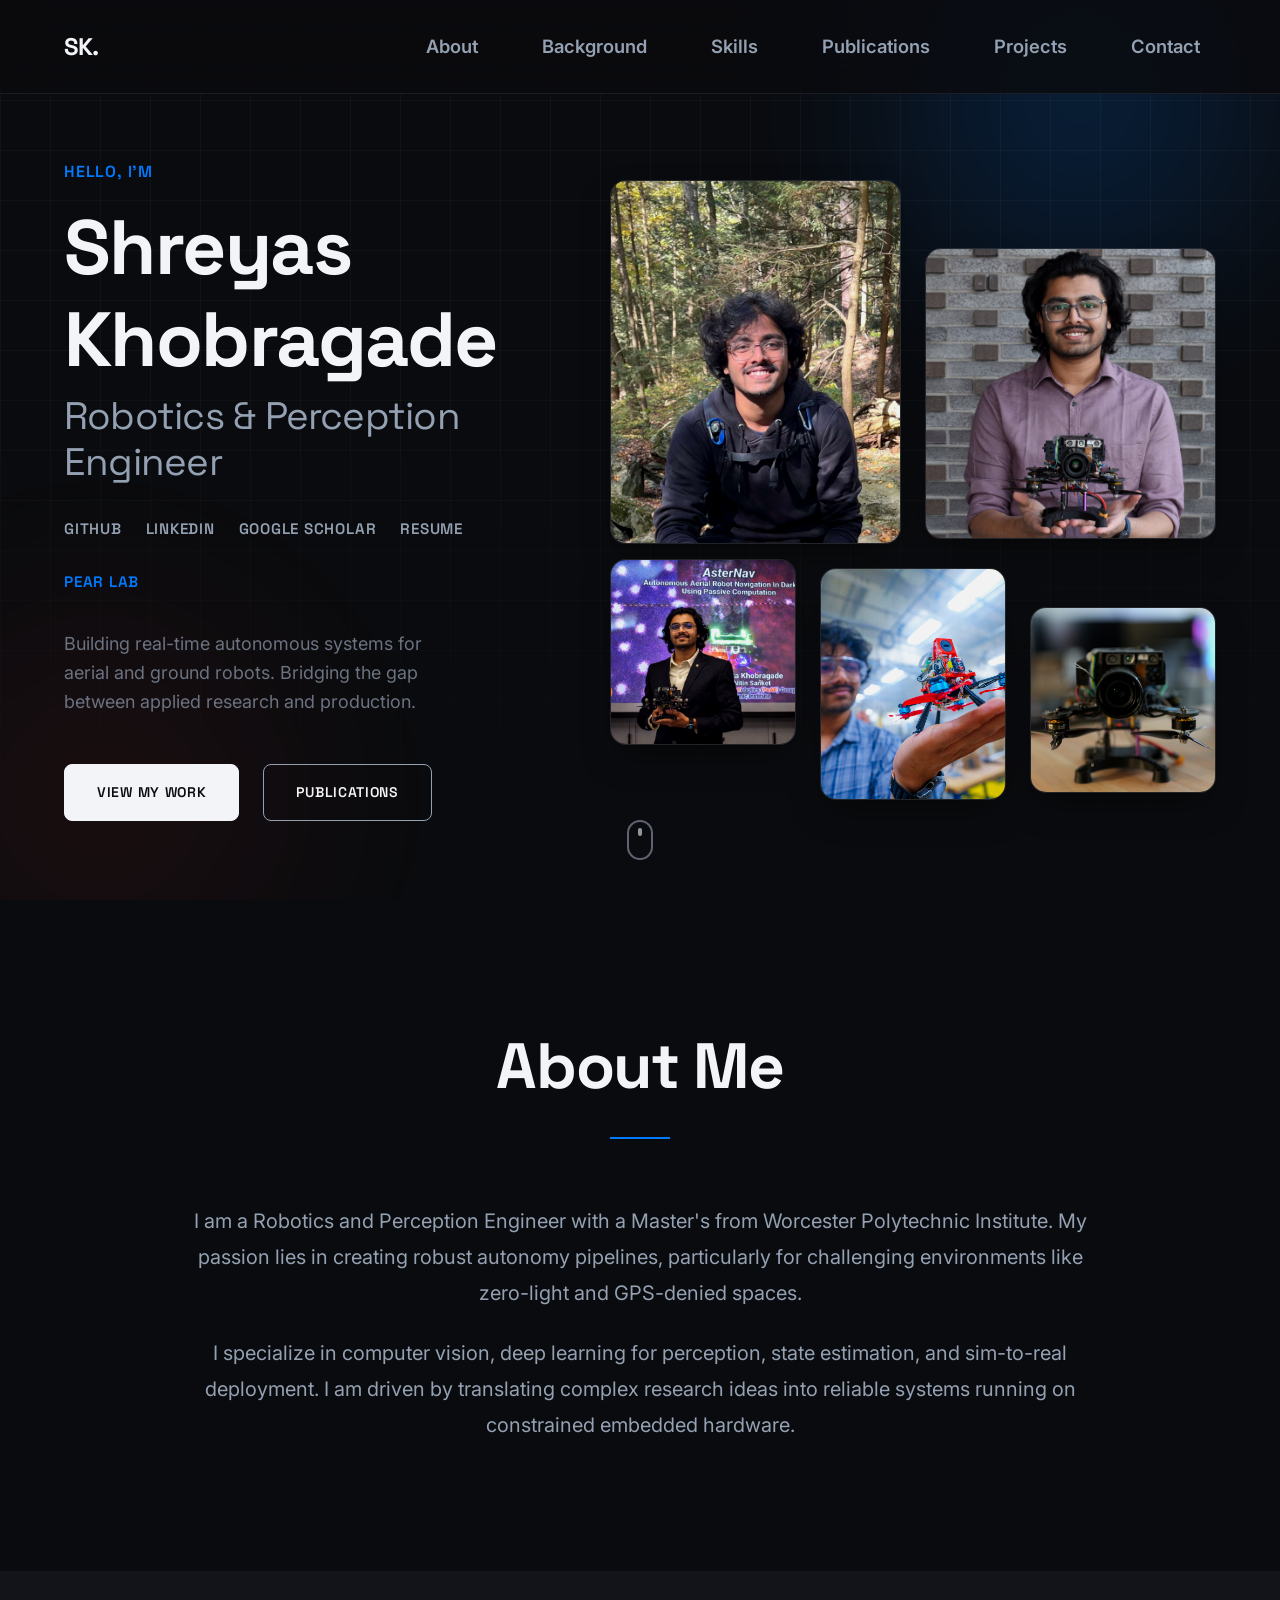
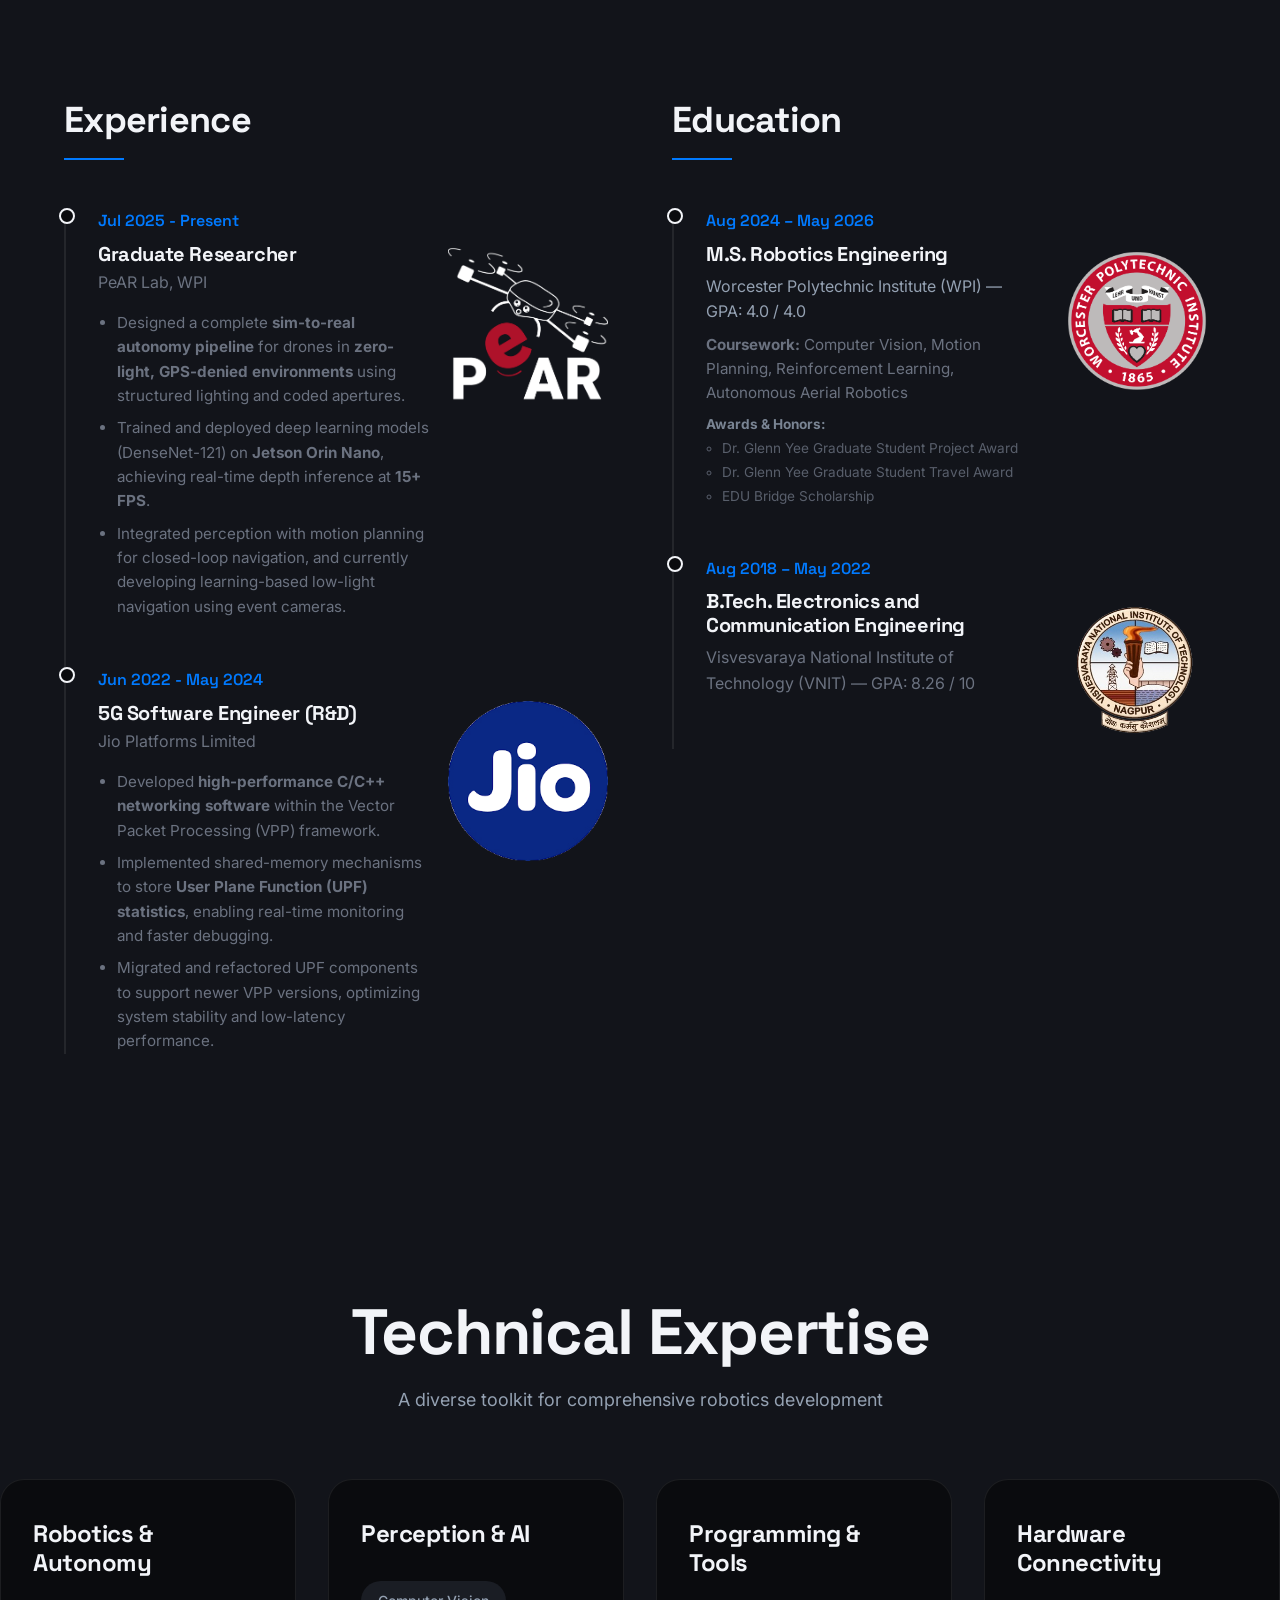
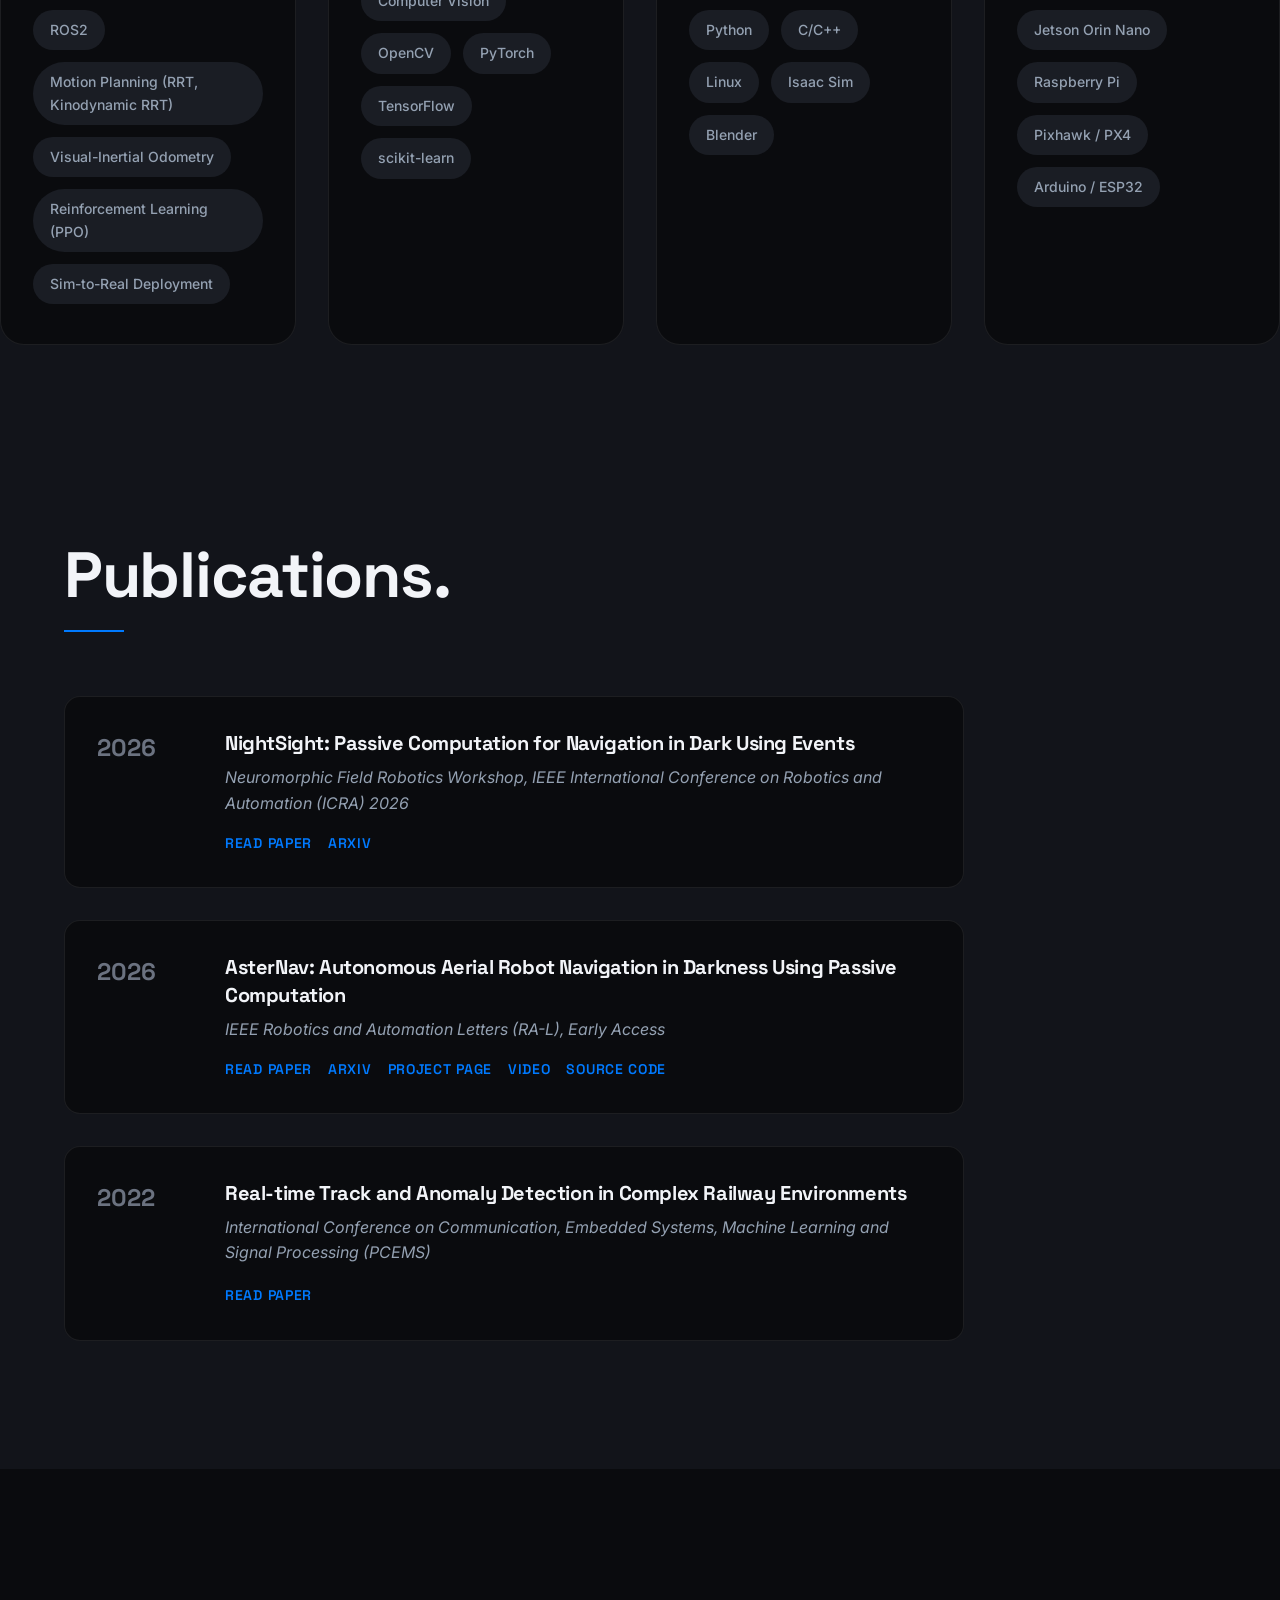
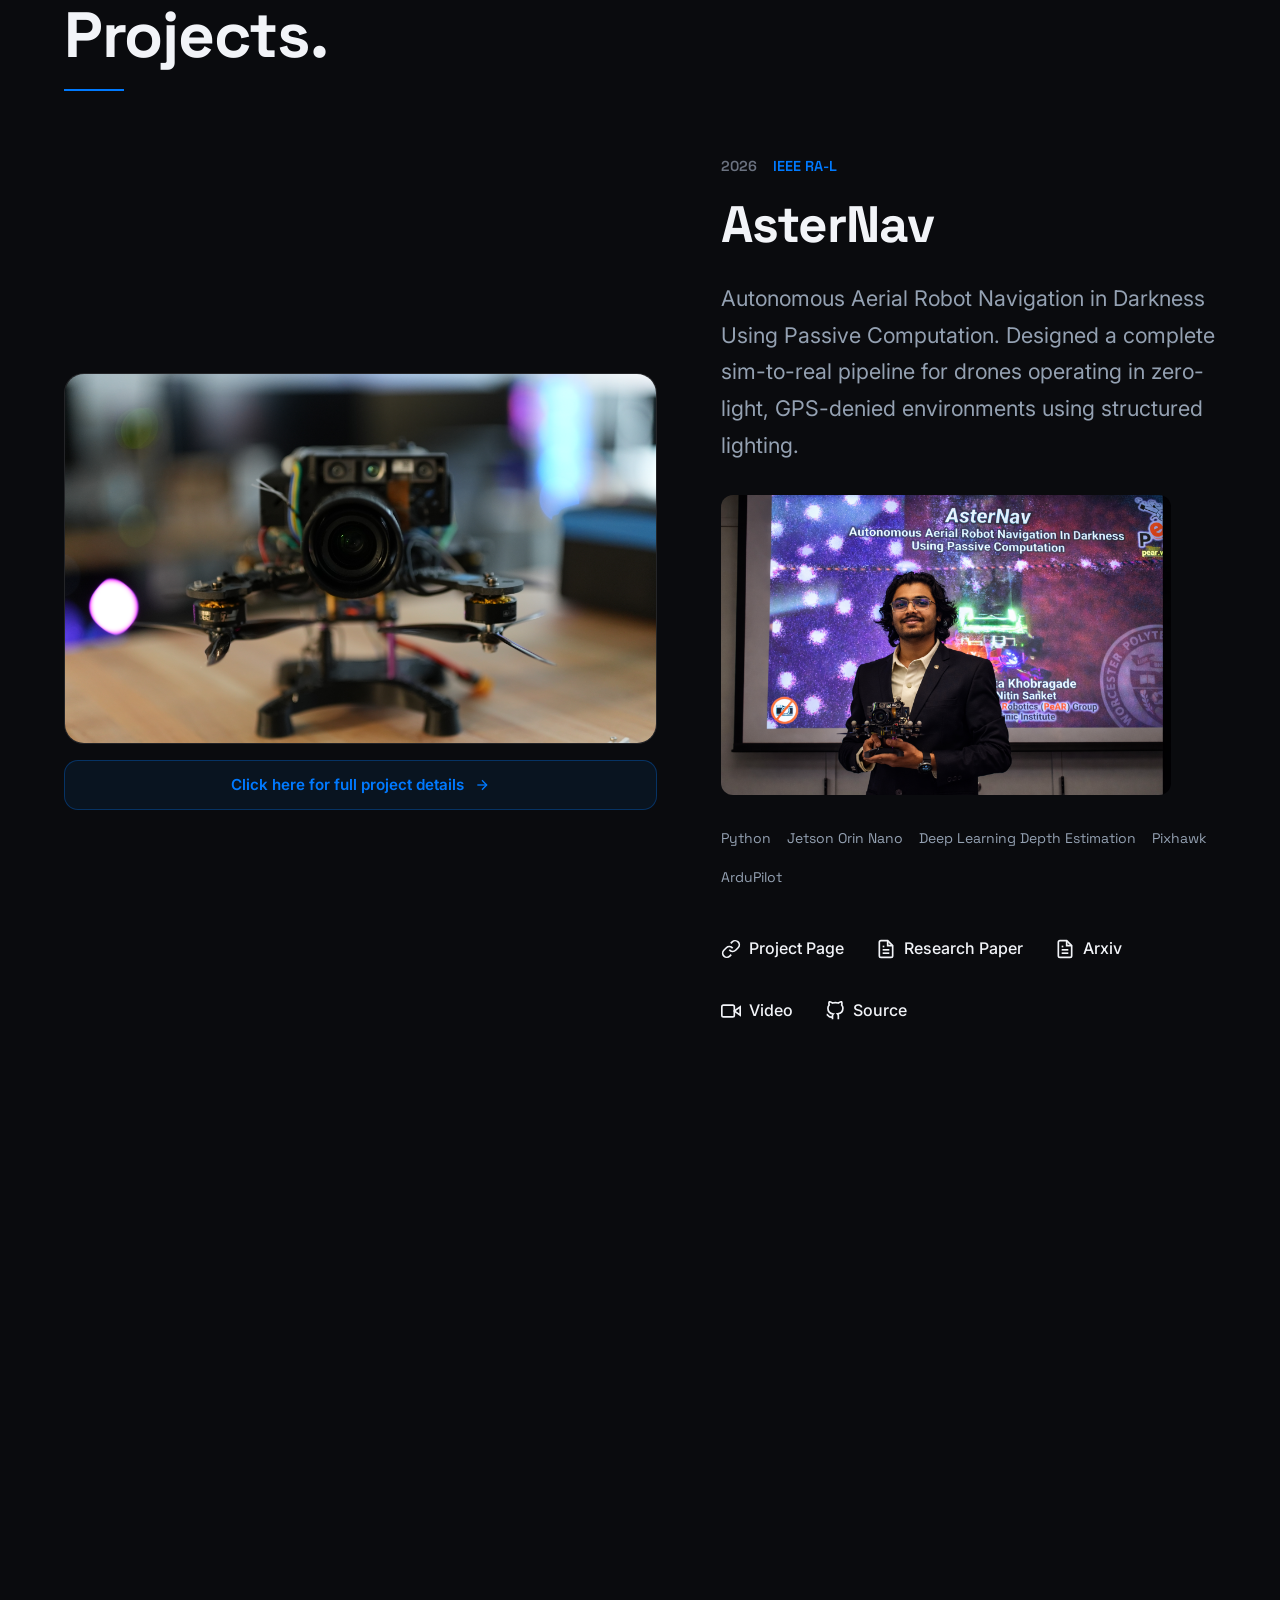
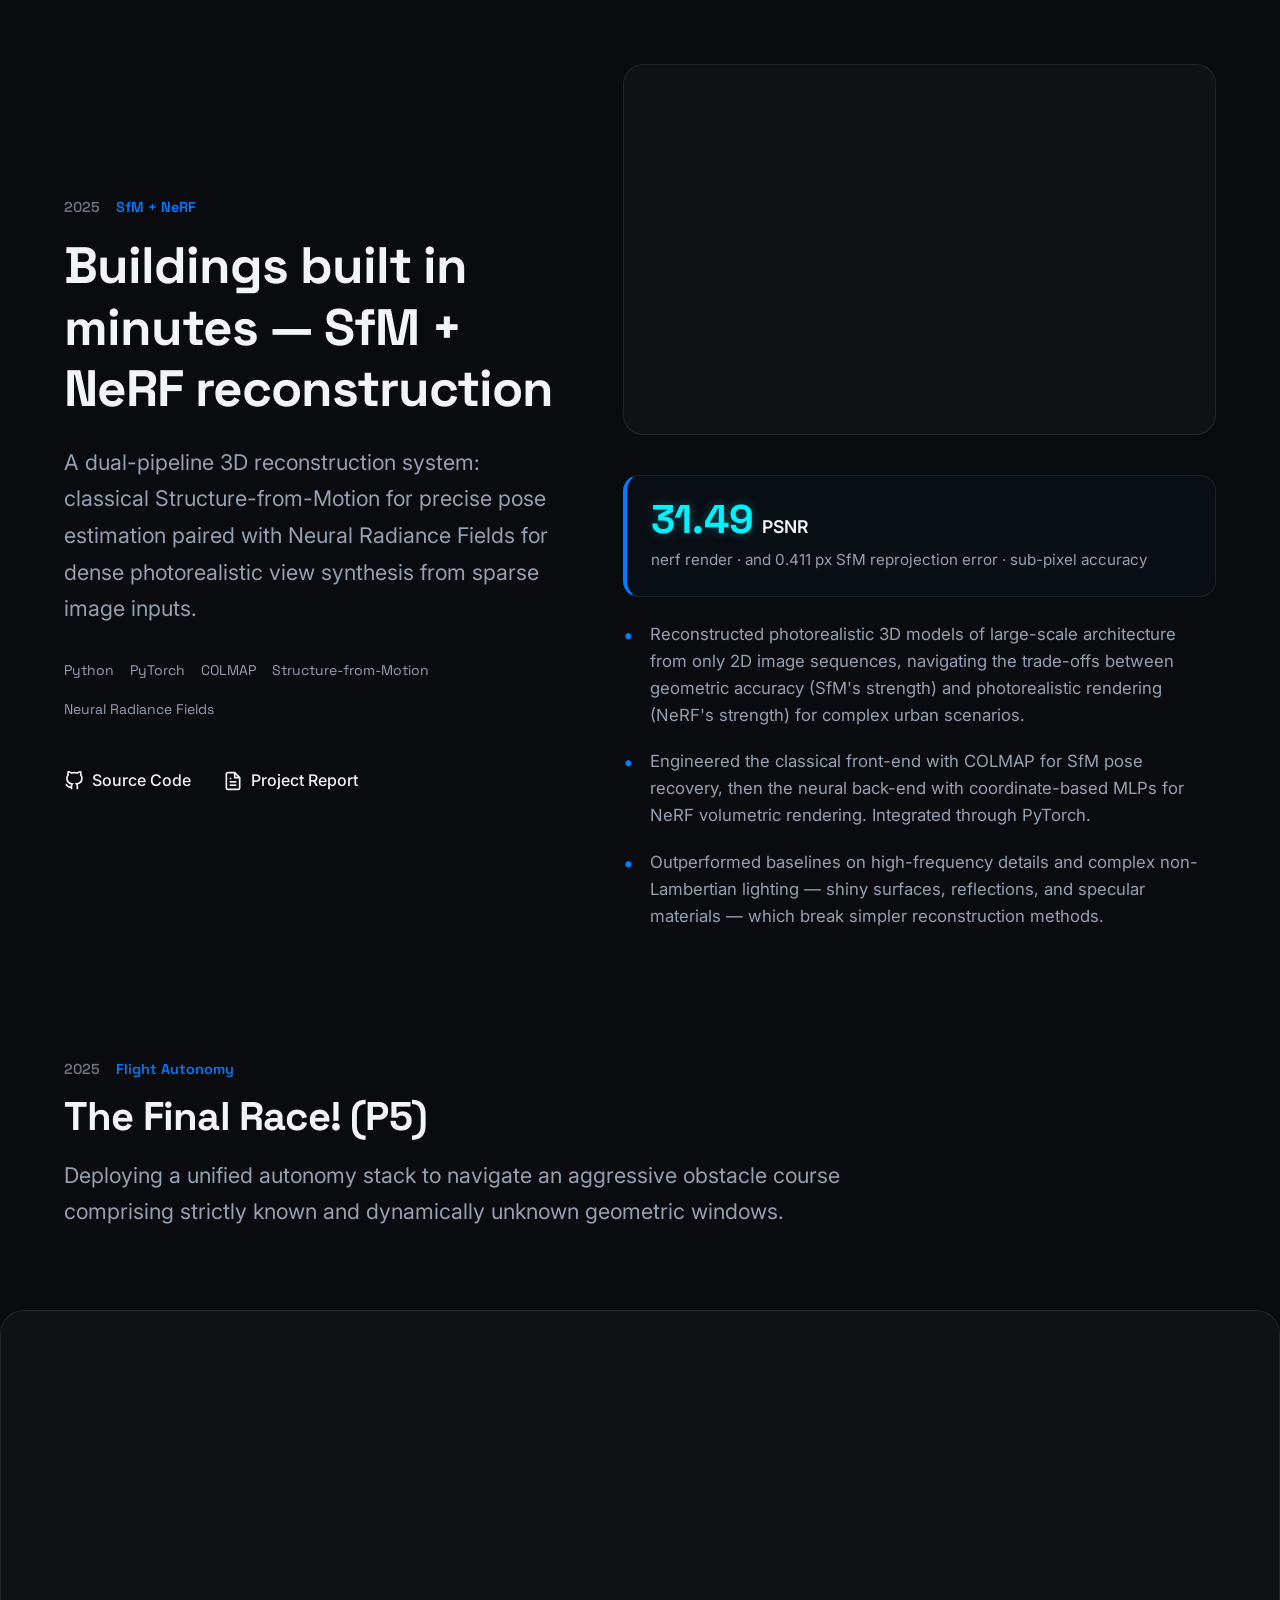
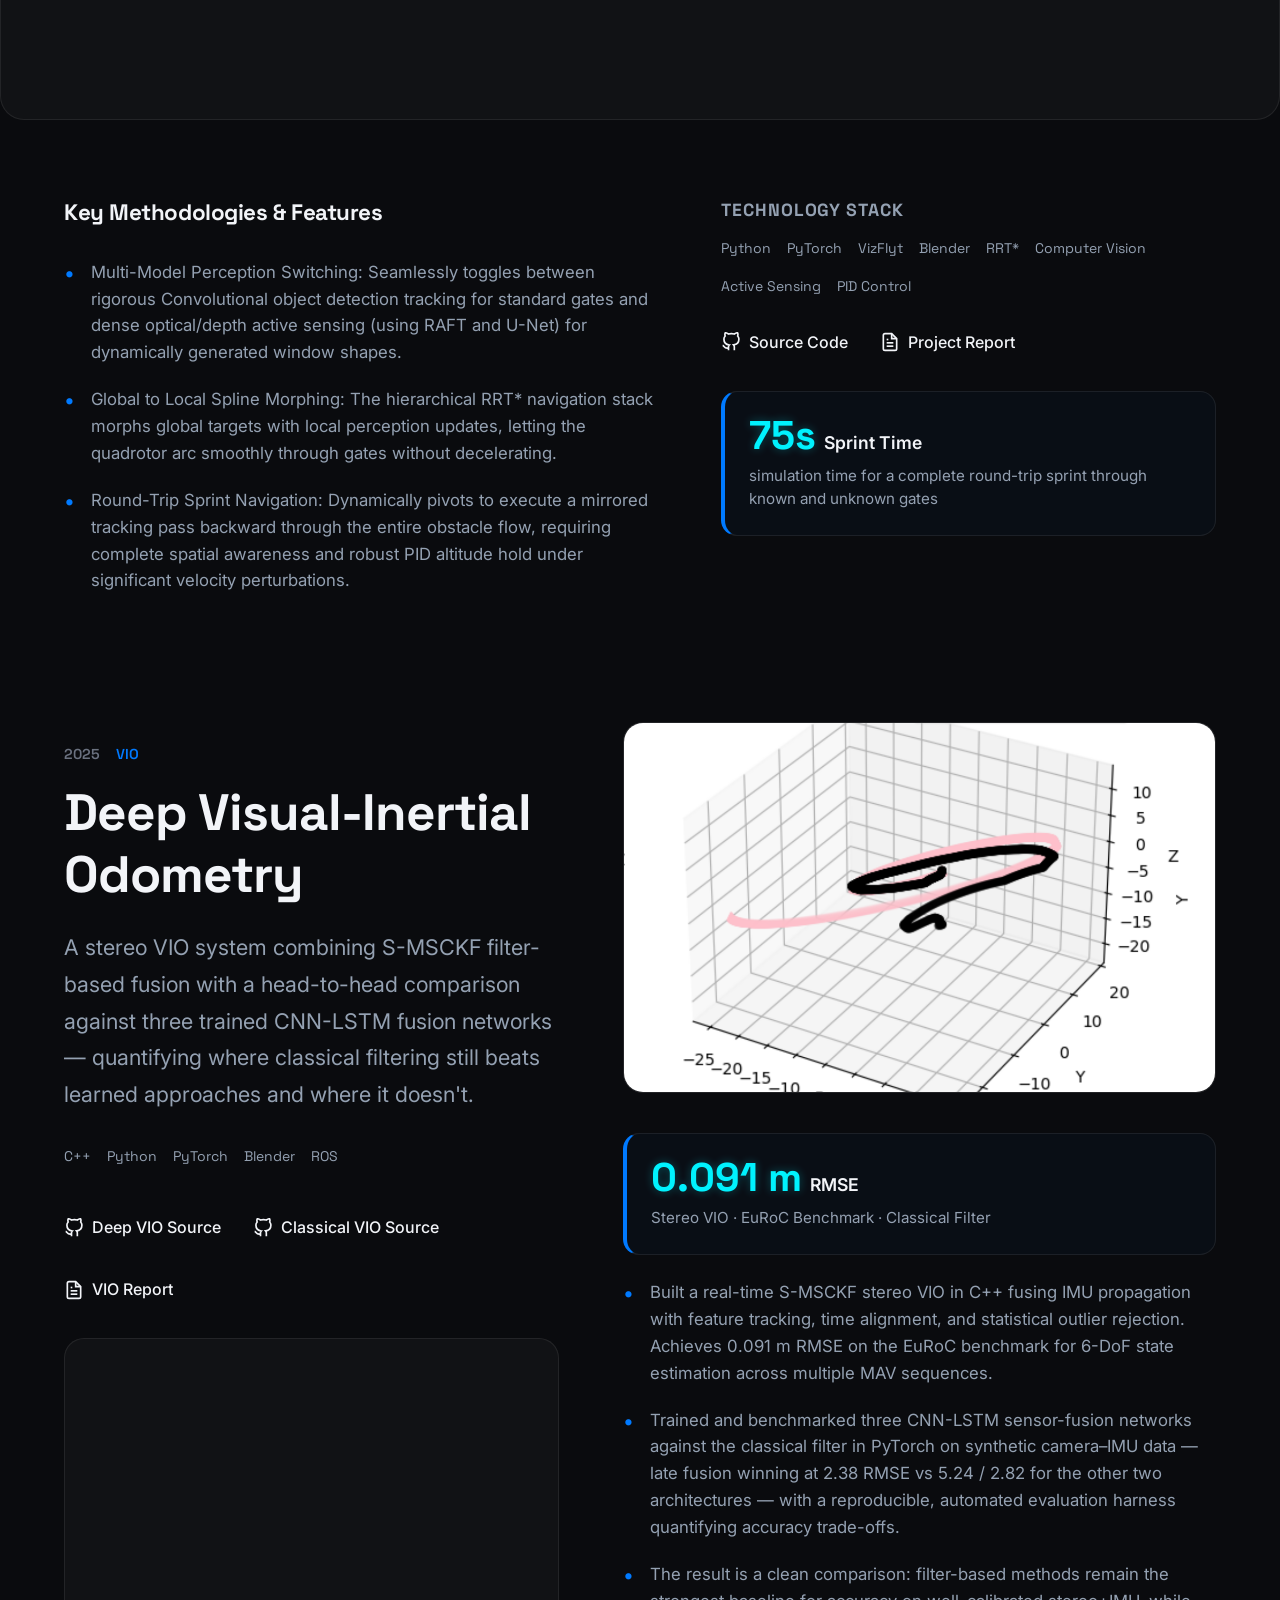
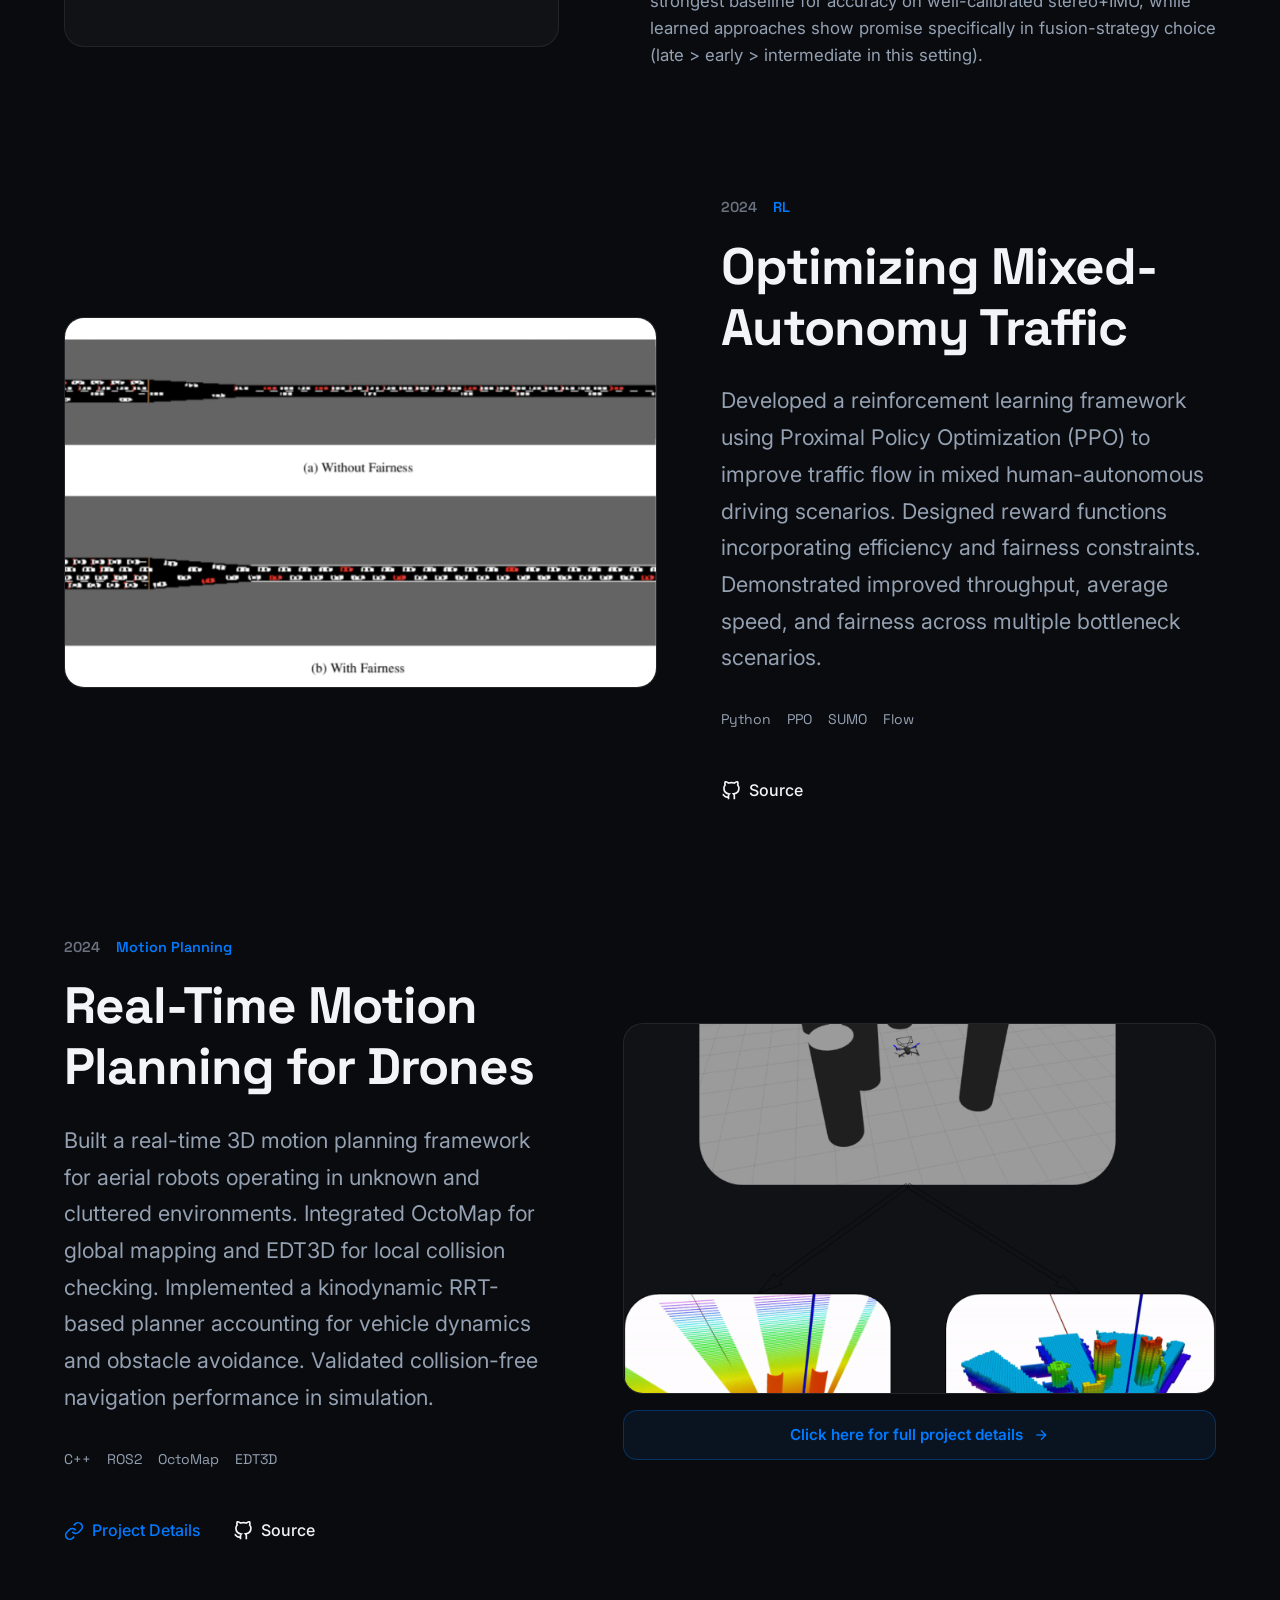
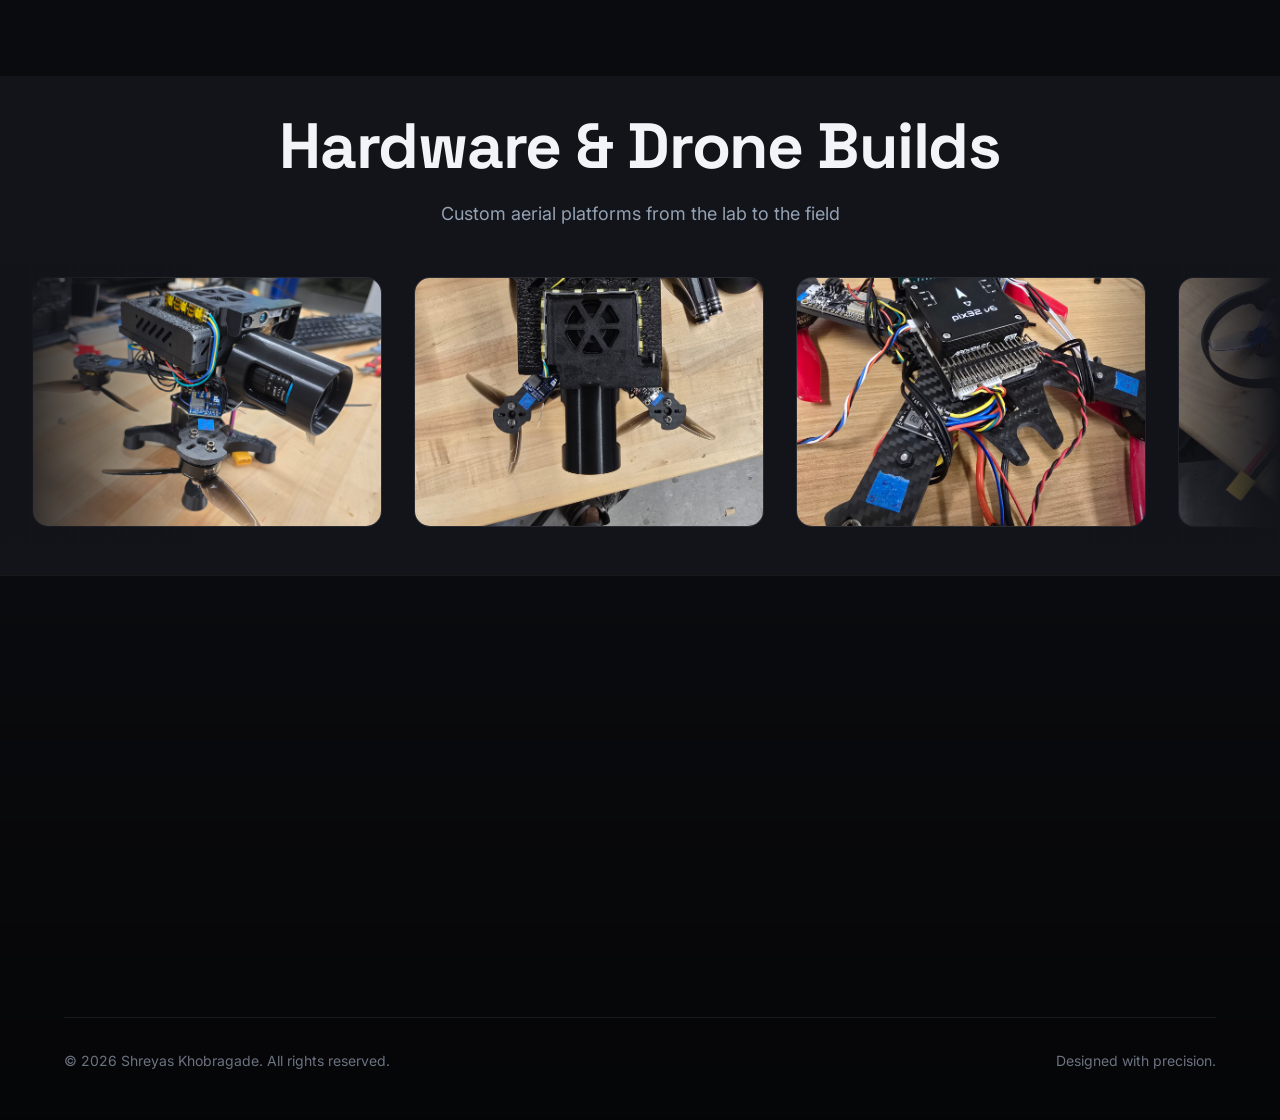
==== commit 5d1a72eb: "Add VLA robot manipulation project with comparison rollout GIF" ====
--- a/index.html
+++ b/index.html
@@ -488,9 +488,9 @@
         <video class="lightbox-content" id="lightbox-video" autoplay loop muted playsinline style="display: none; width: 100%; max-width: 1100px; border-radius: 16px;"></video>
     </div>
 
-    <script src="projects/projects_index.js?v=1.0.5"></script>
-    <script src="js/render_projects.js?v=1.0.5"></script>
-    <script src="script.js?v=1.0.5"></script>
+    <script src="projects/projects_index.js?v=1.0.6"></script>
+    <script src="js/render_projects.js?v=1.0.6"></script>
+    <script src="script.js?v=1.0.6"></script>
 </body>
 
 </html>
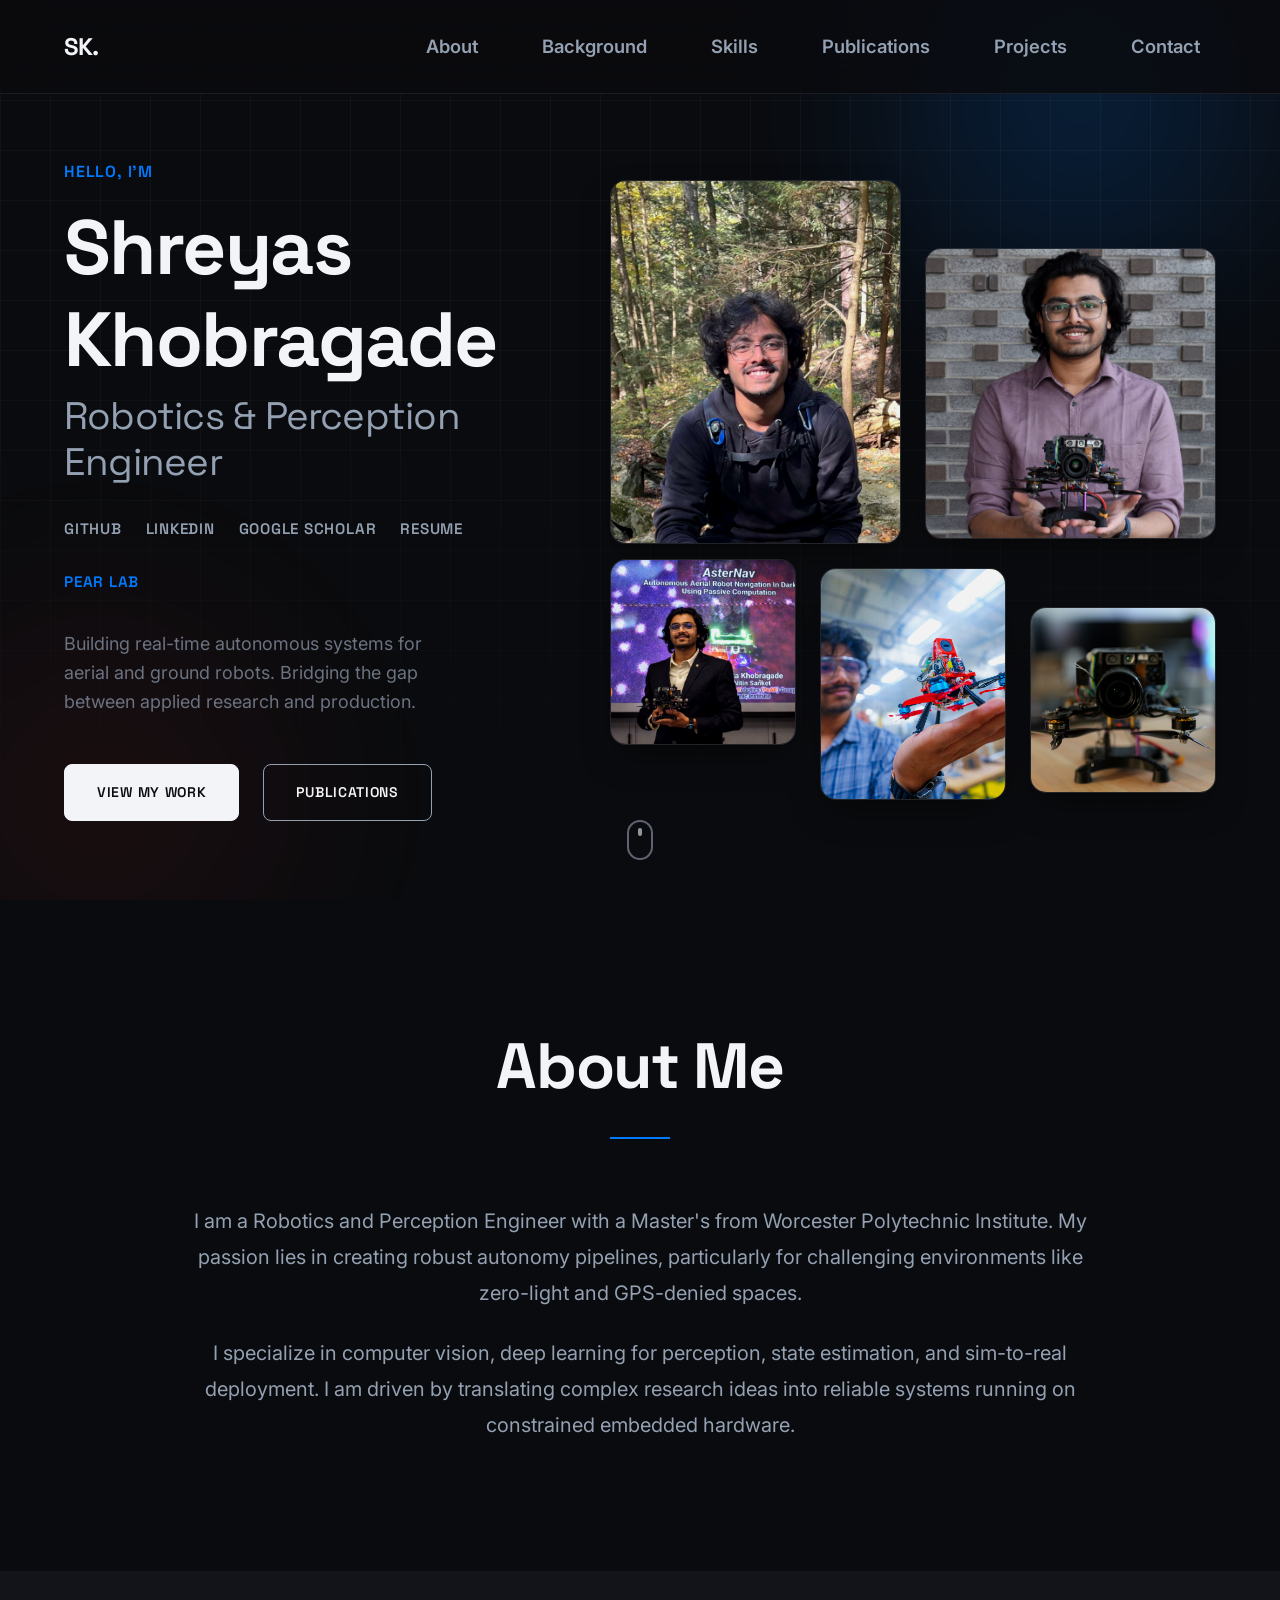
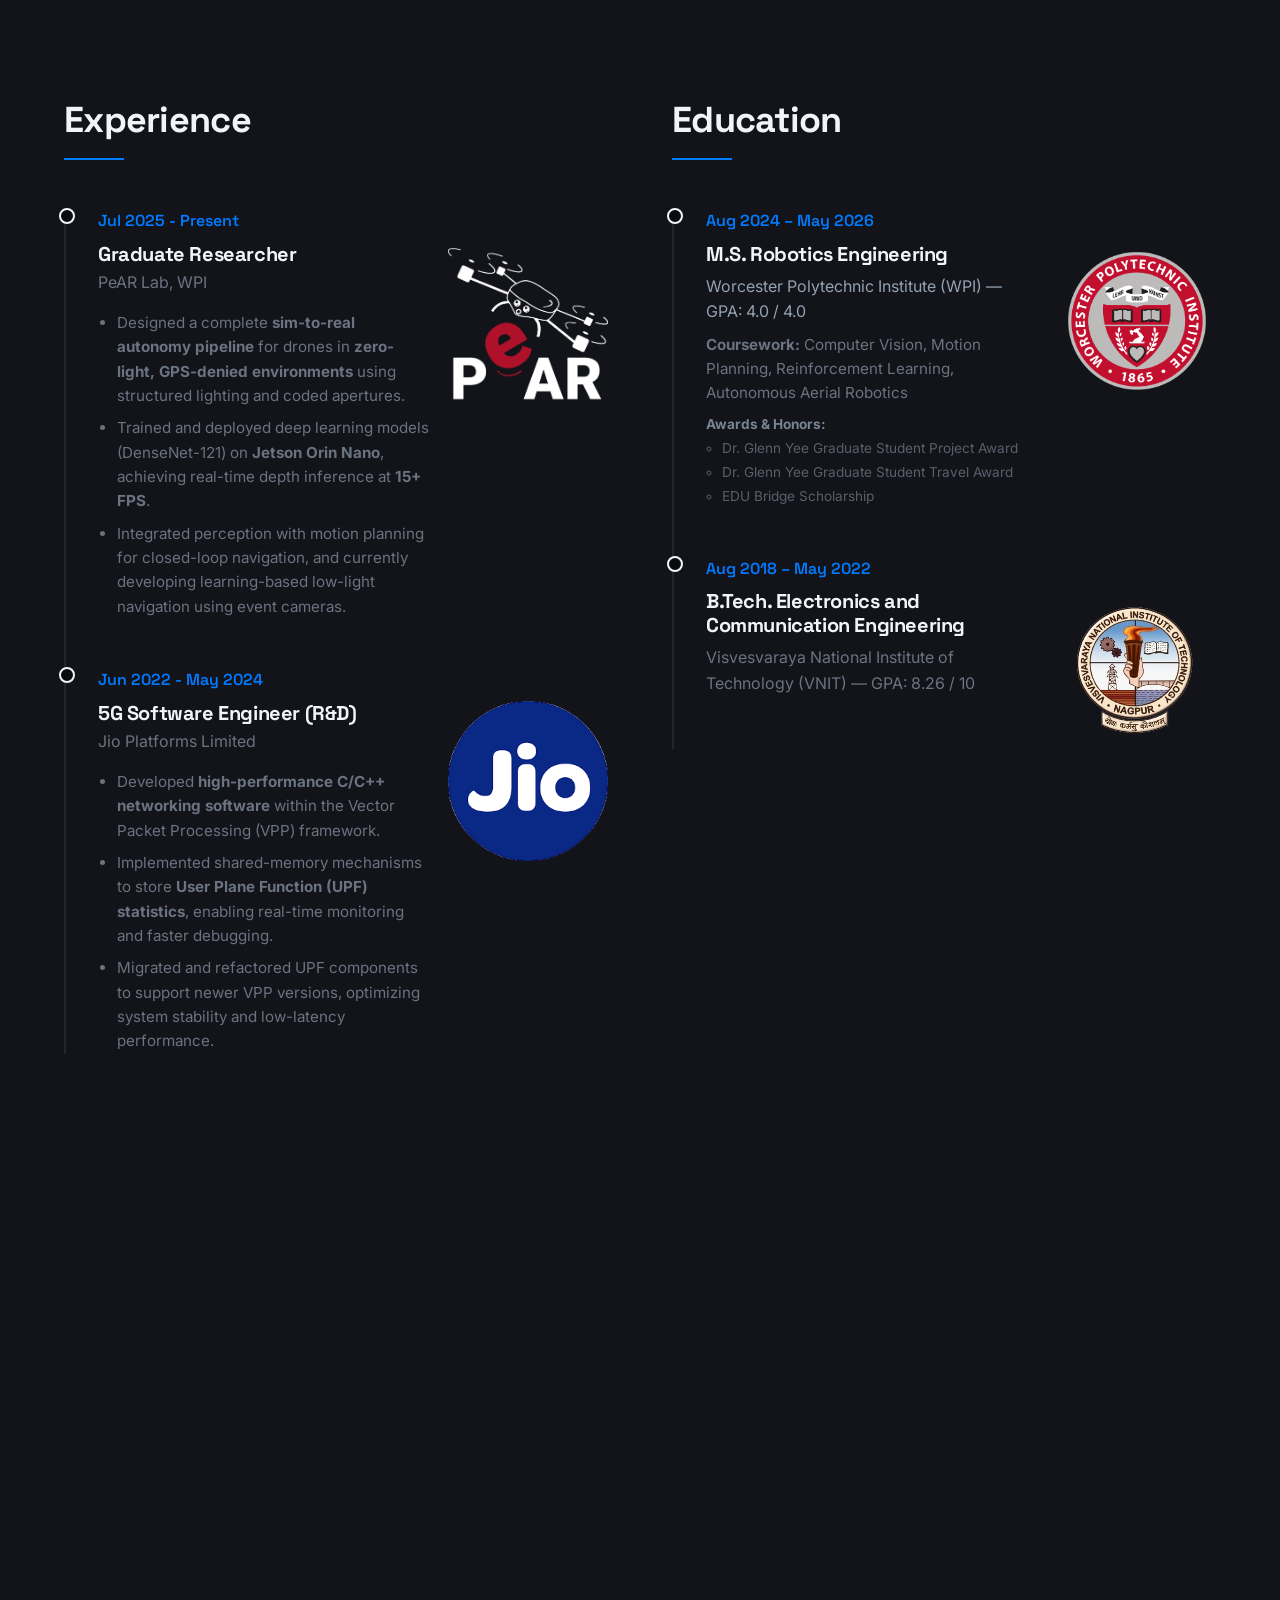
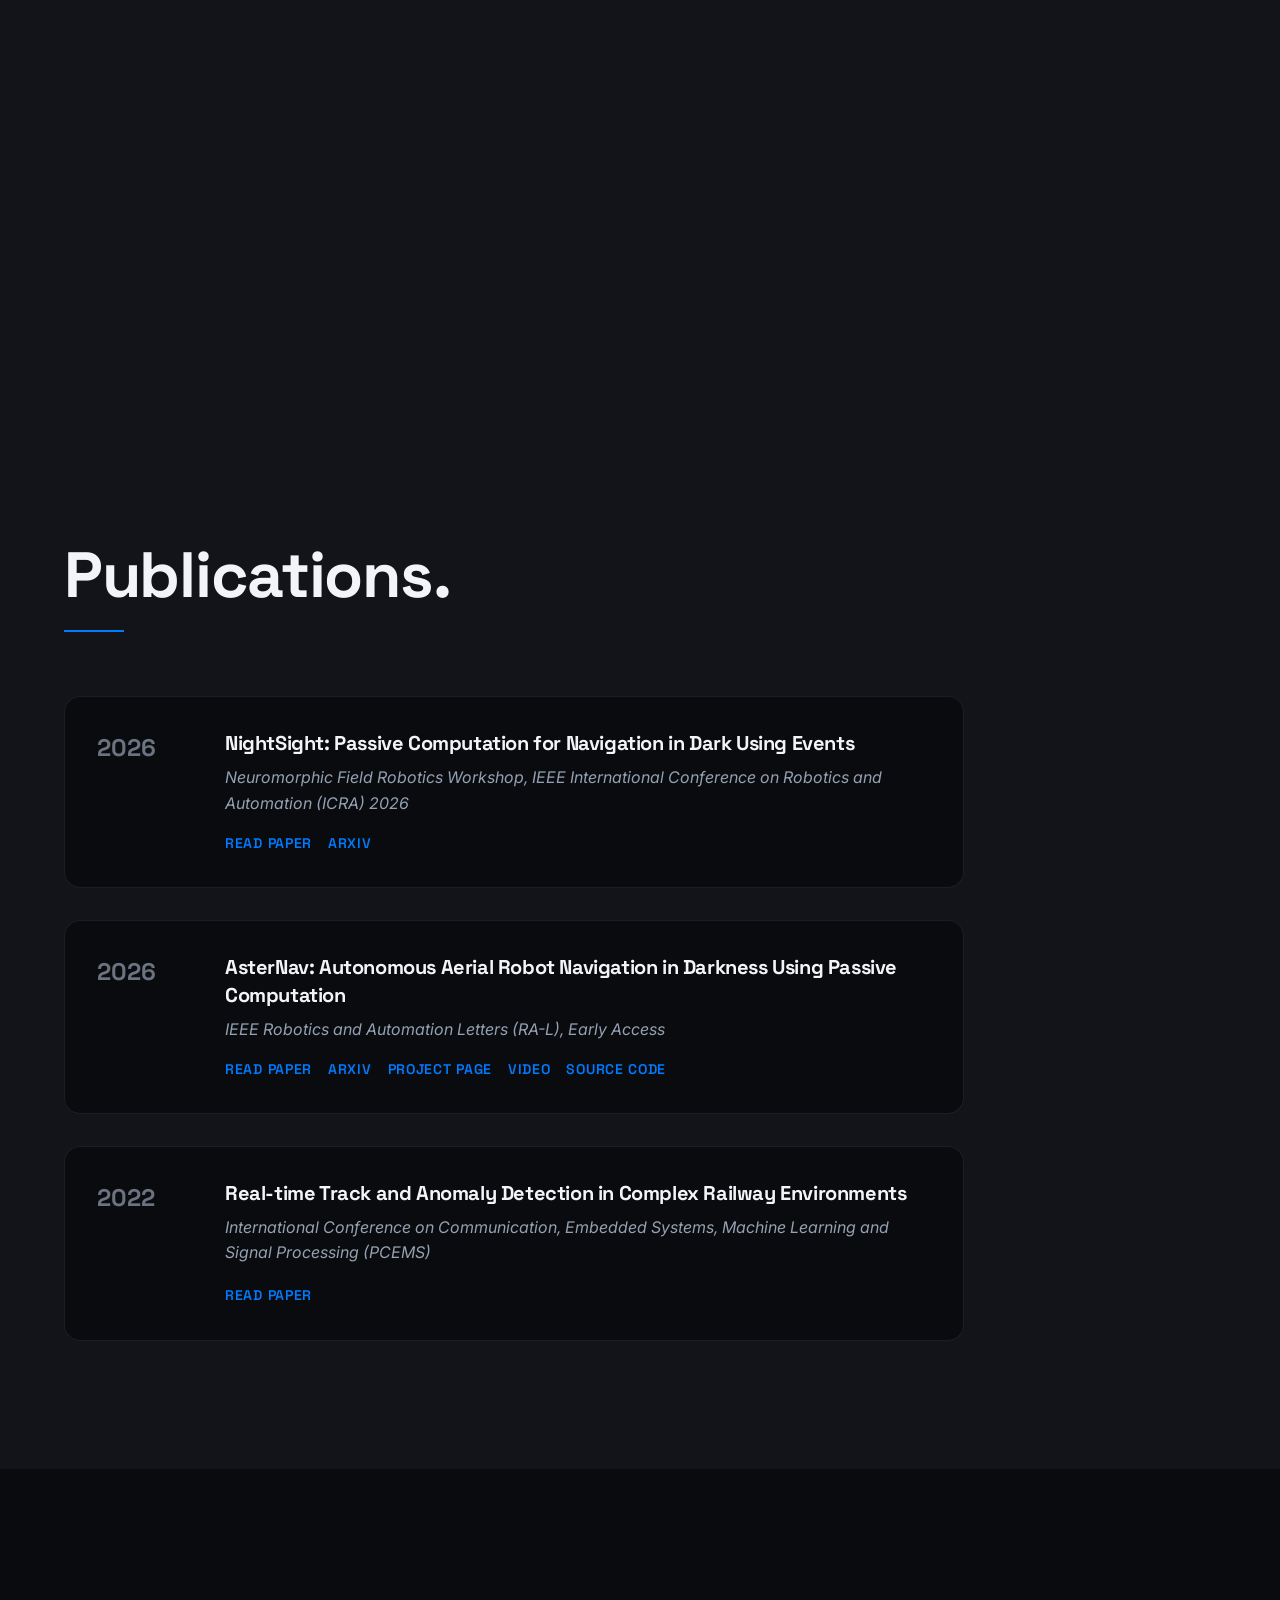
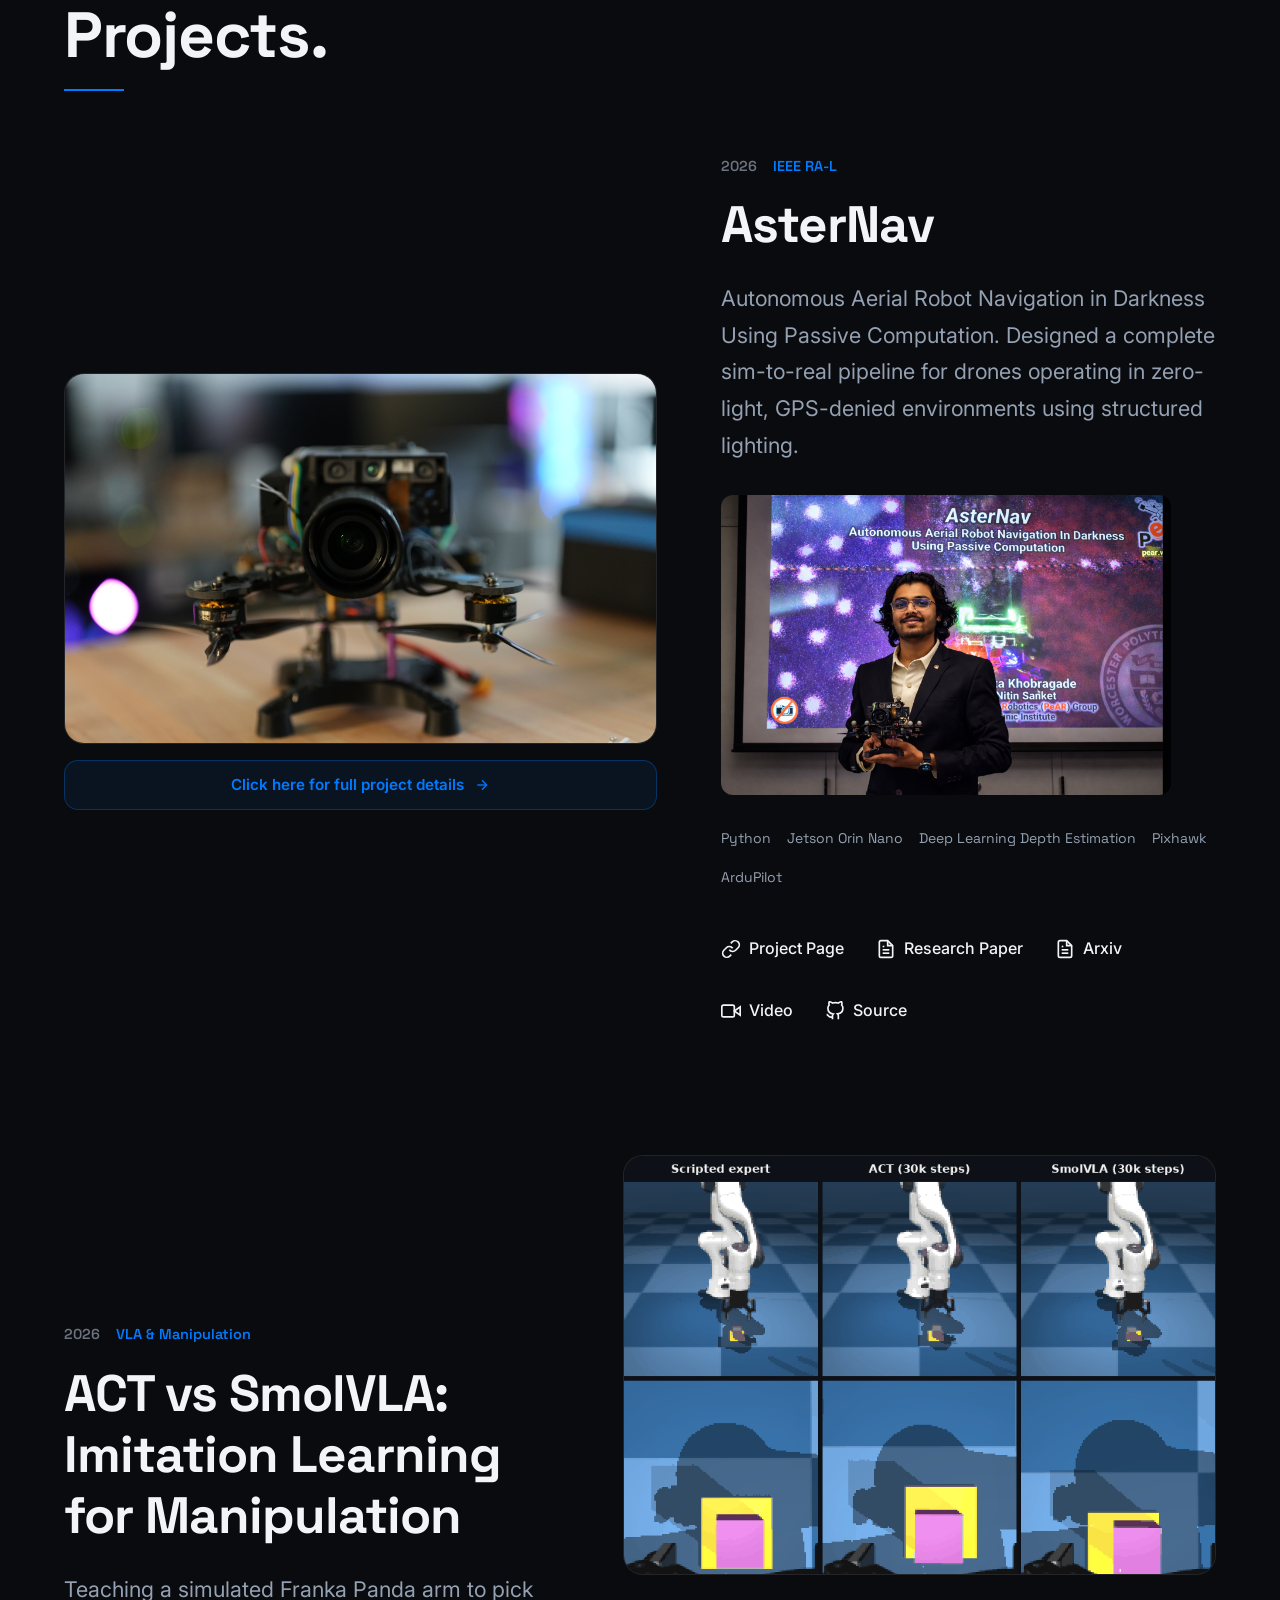
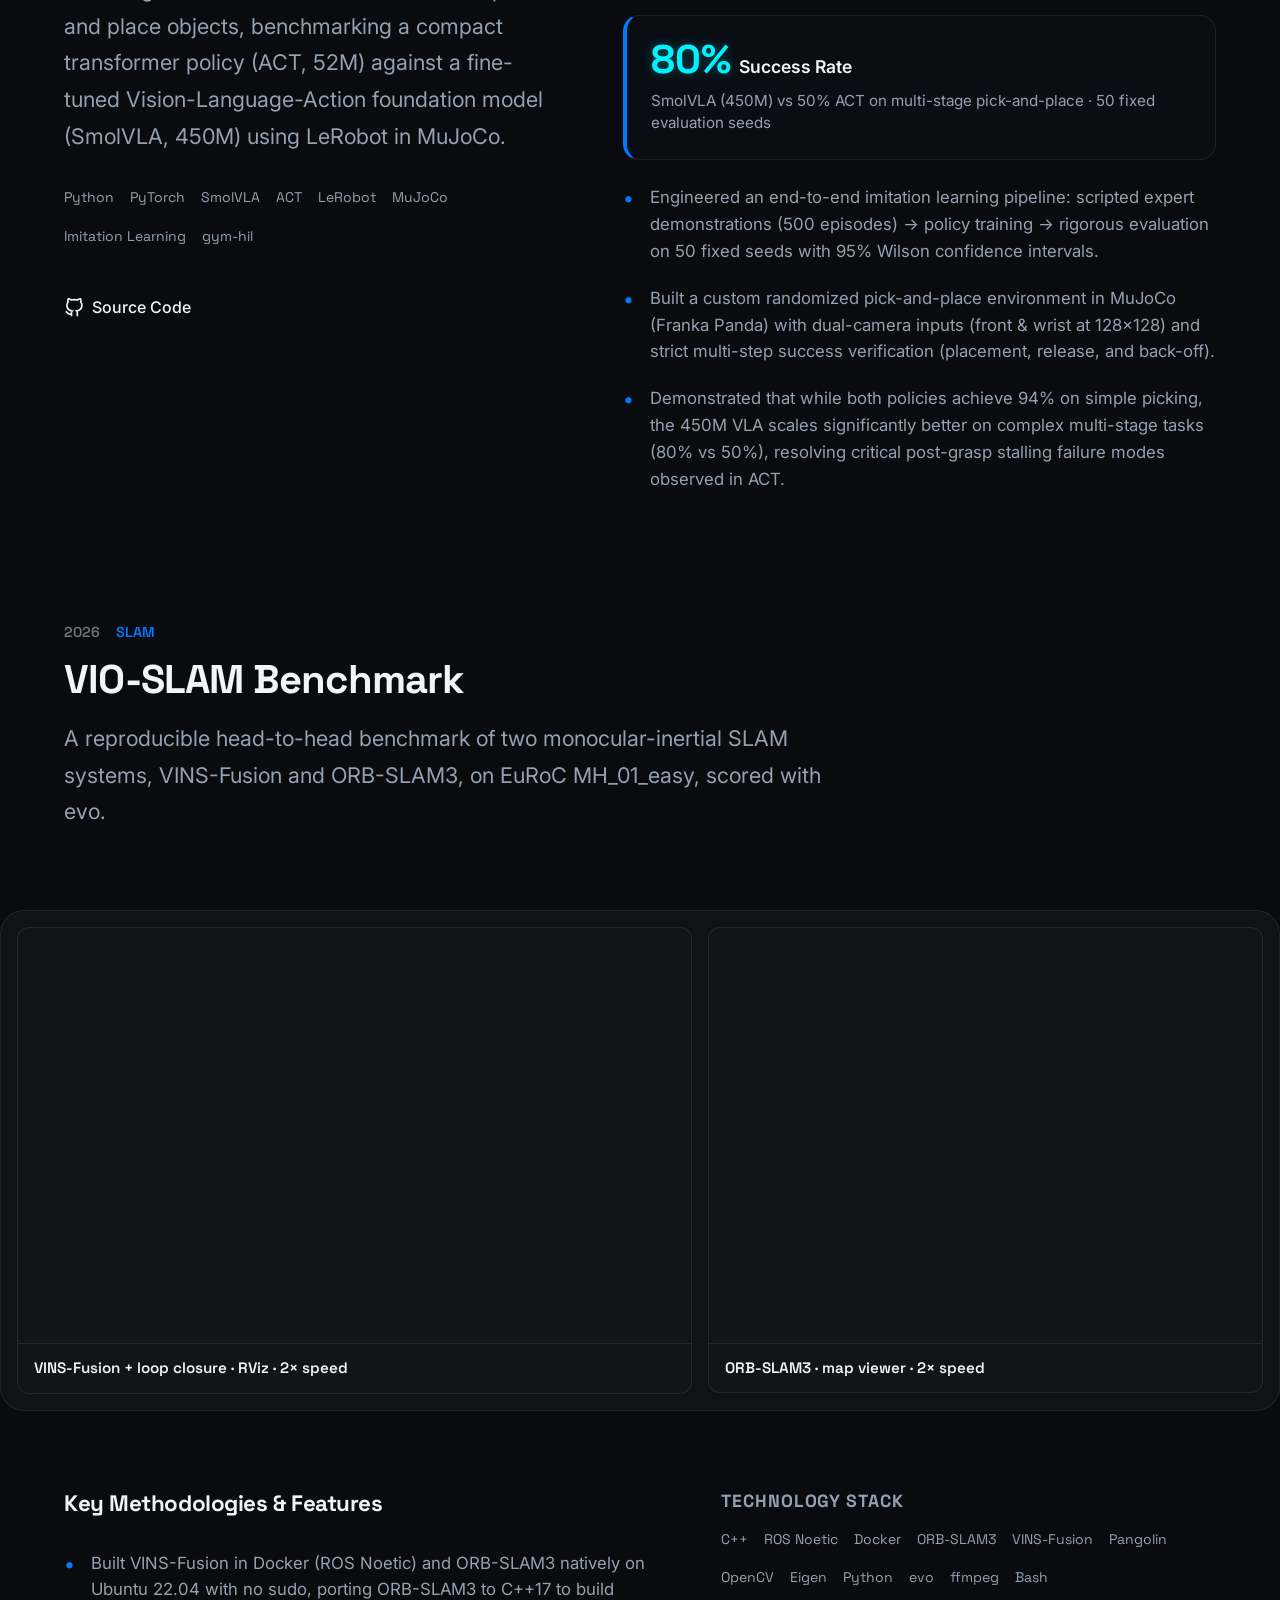
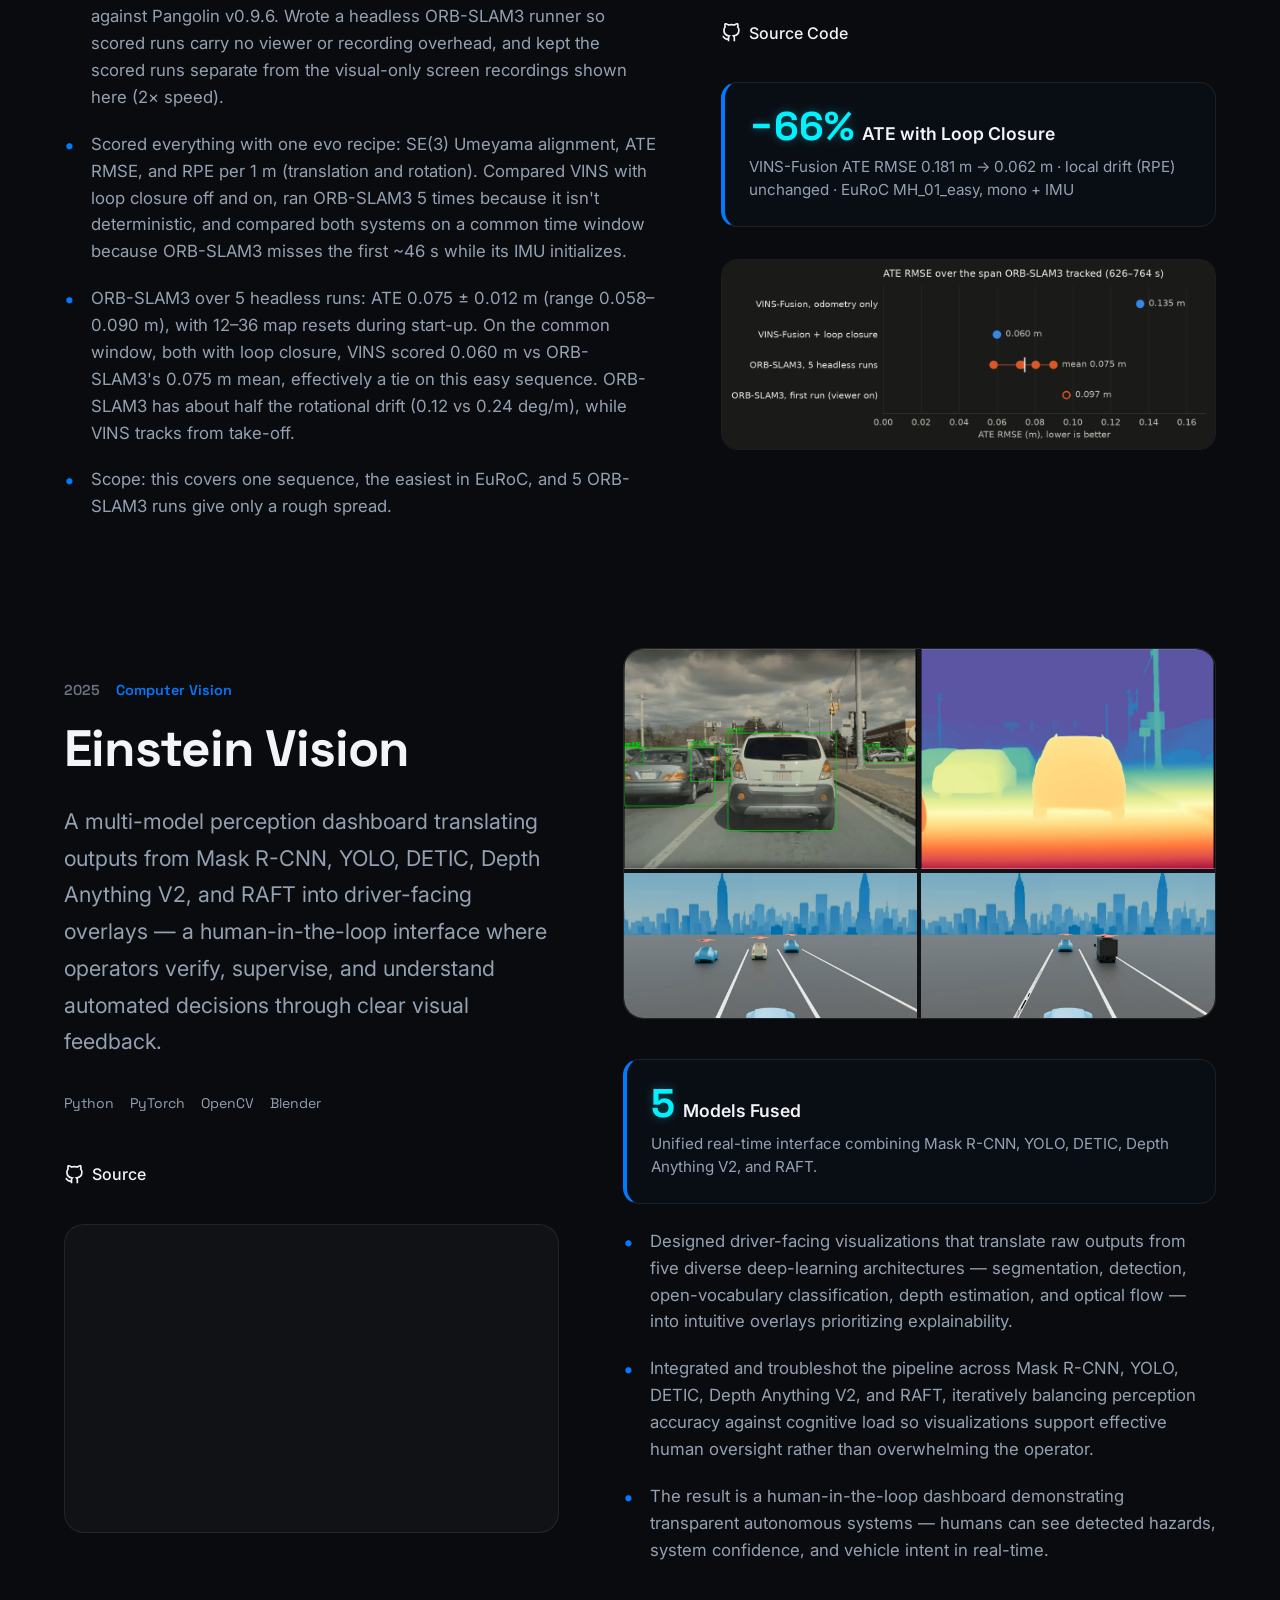
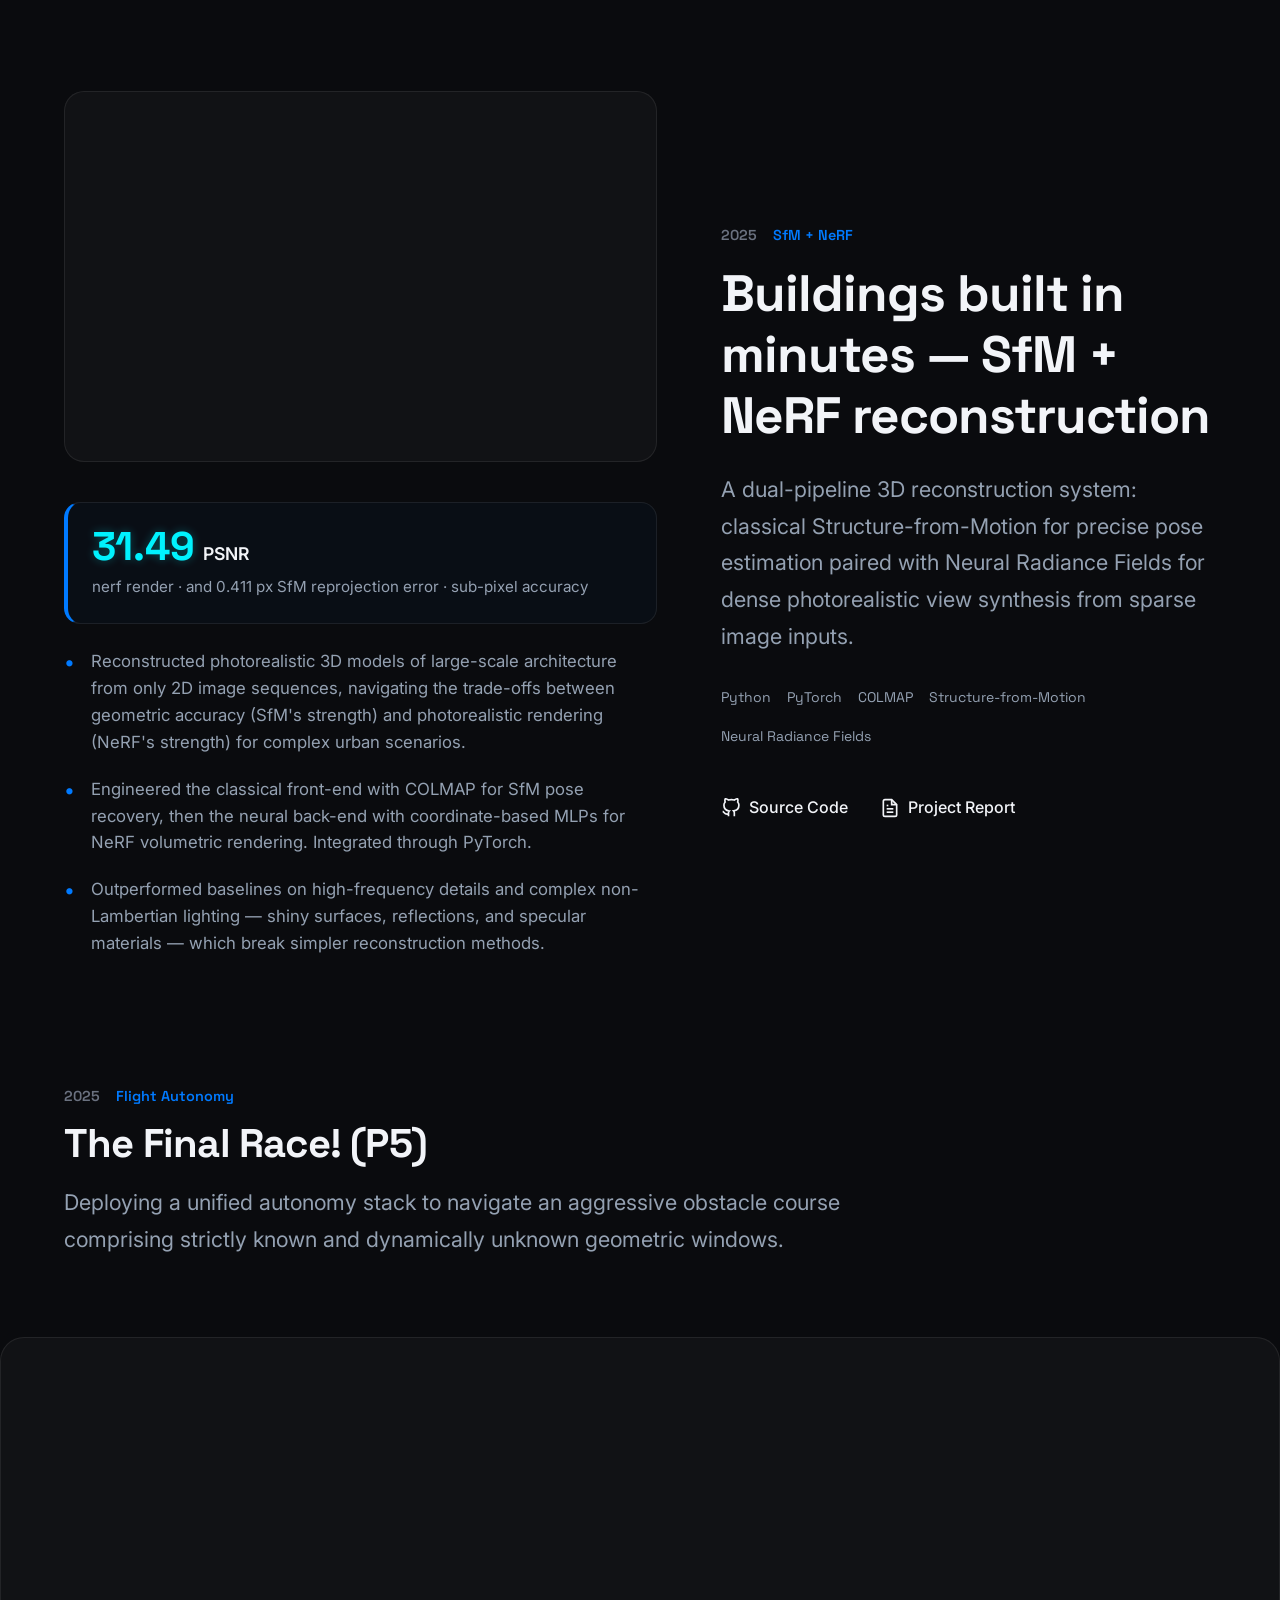
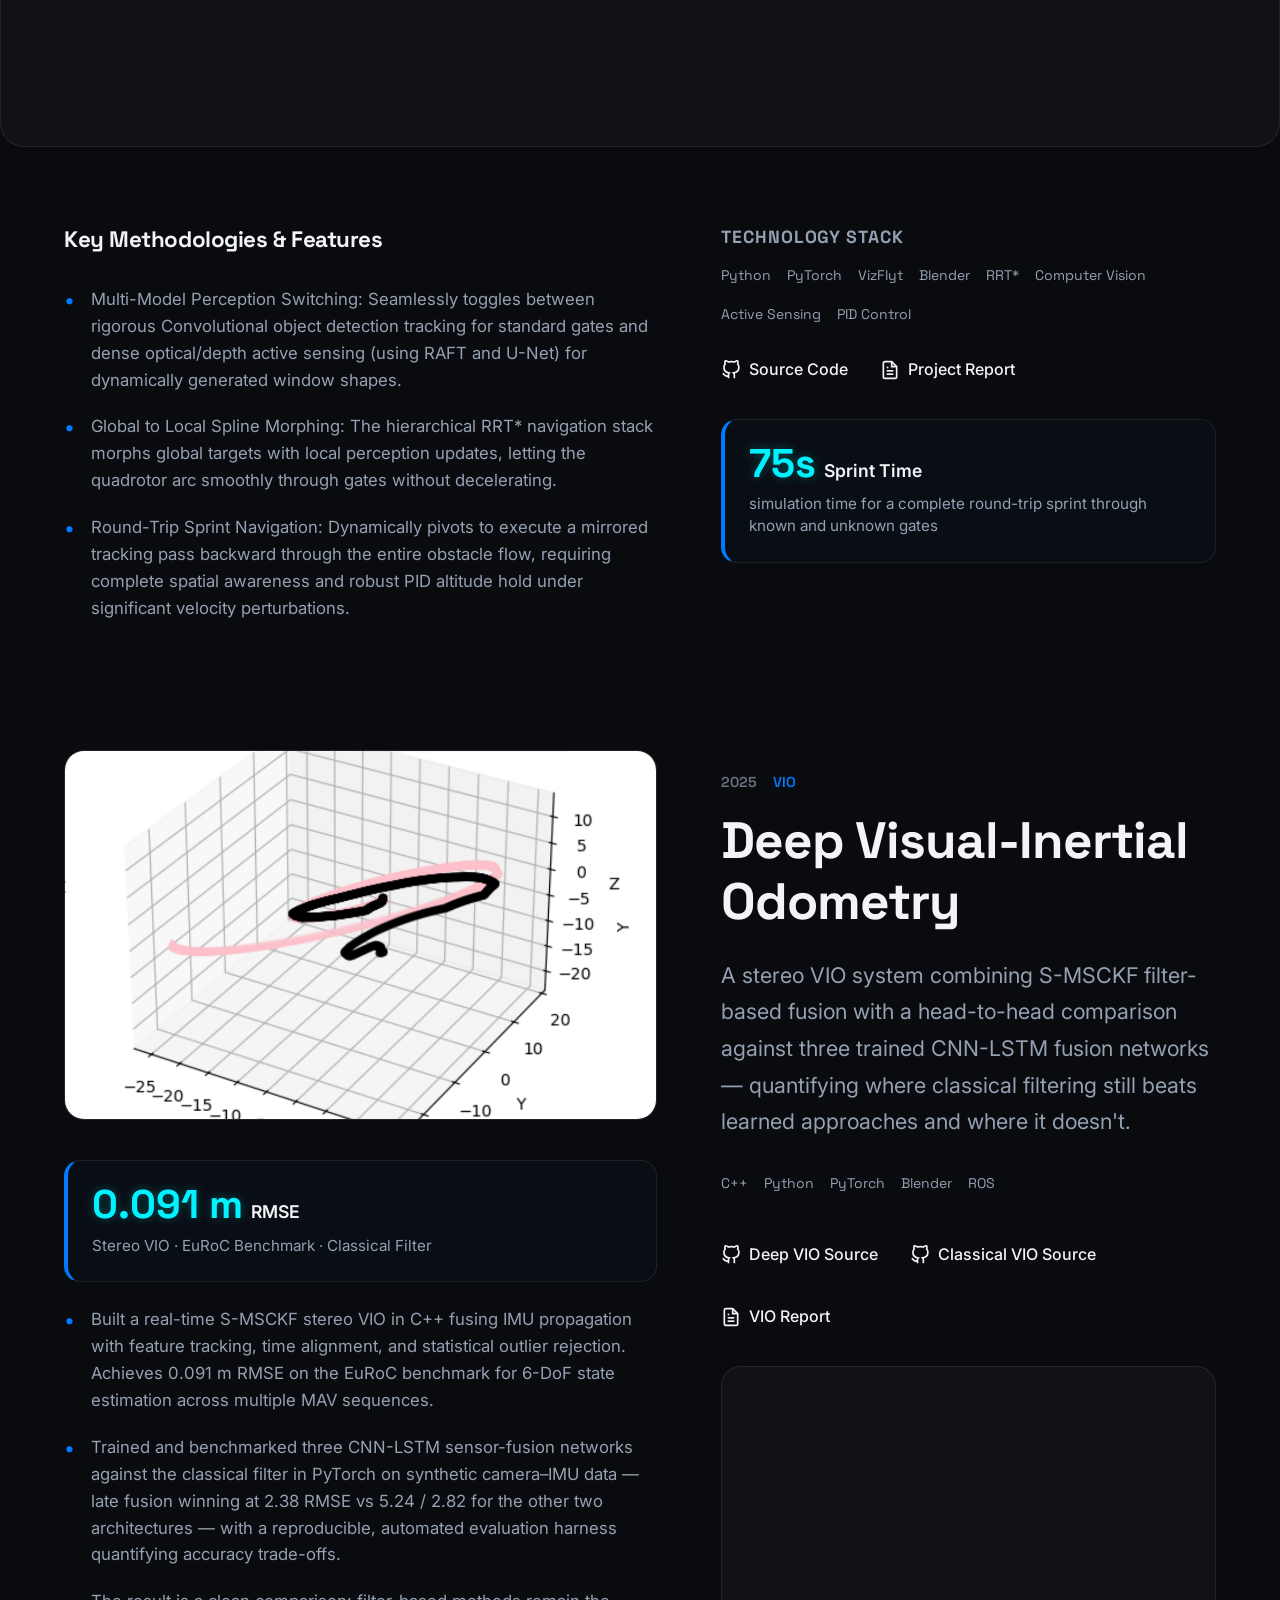
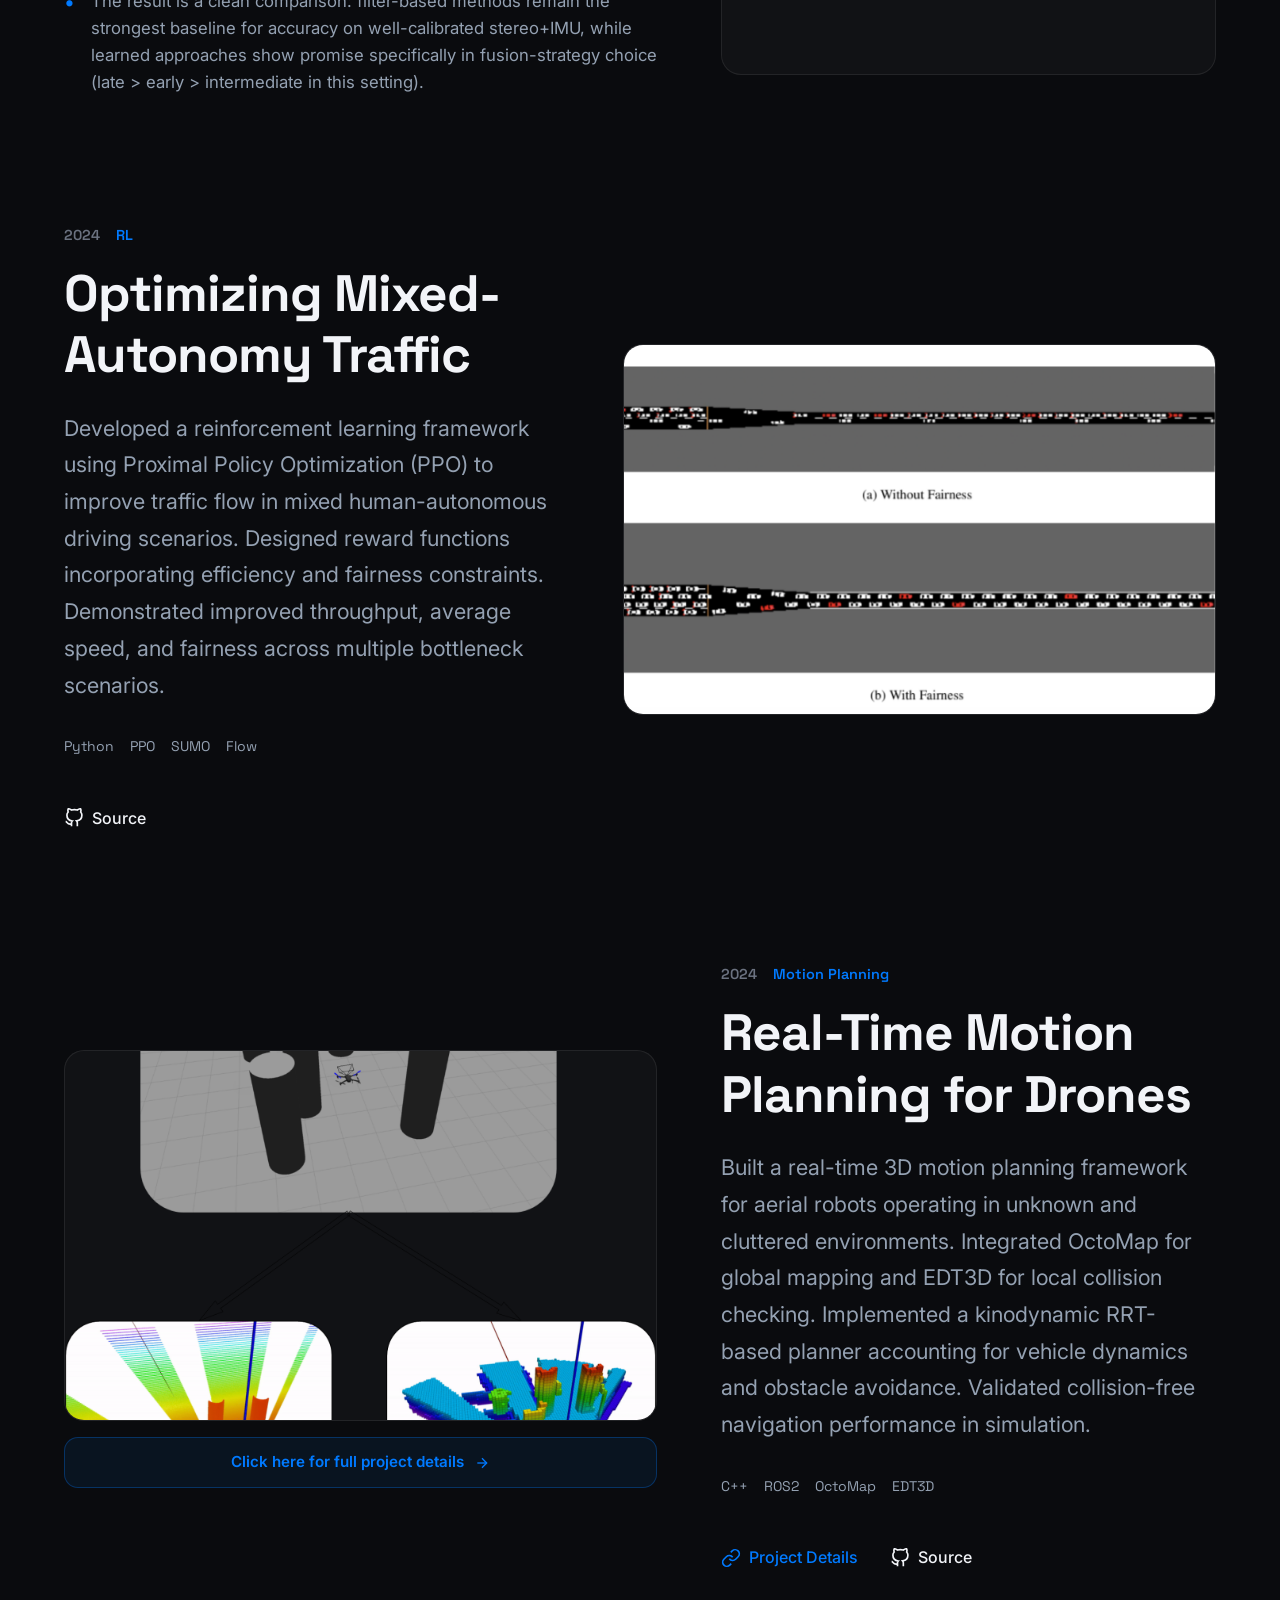
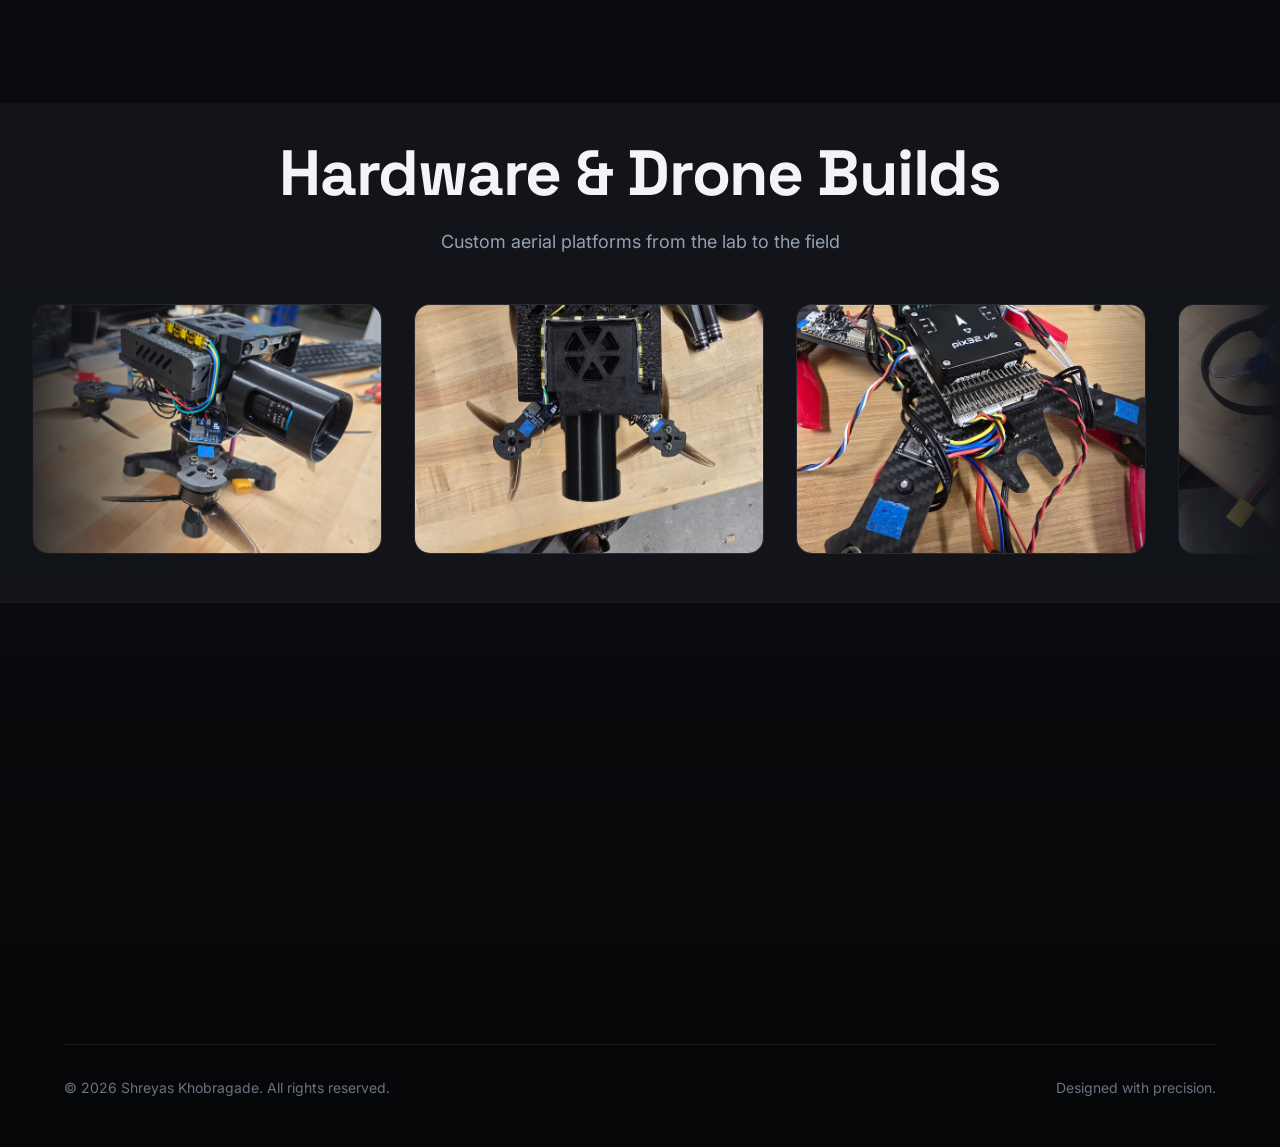
==== commit 75696ced: "Add VIO-SLAM benchmark project with captioned side-by-side videos and ATE figure Breakout layout now" ====
--- a/index.html
+++ b/index.html
@@ -12,7 +12,7 @@
     <link
         href="https://fonts.googleapis.com/css2?family=Inter:wght@300;400;600;800&family=Space+Grotesk:wght@400;700&display=swap"
         rel="stylesheet">
-    <link rel="stylesheet" href="styles.css?v=1.0.4">
+    <link rel="stylesheet" href="styles.css?v=1.0.5">
     <link rel="stylesheet" href="lightbox.css?v=1.0.4">
     <link rel="stylesheet" href="marquee.css?v=1.0.4">
 </head>
@@ -488,9 +488,9 @@
         <video class="lightbox-content" id="lightbox-video" autoplay loop muted playsinline style="display: none; width: 100%; max-width: 1100px; border-radius: 16px;"></video>
     </div>
 
-    <script src="projects/projects_index.js?v=1.0.6"></script>
-    <script src="js/render_projects.js?v=1.0.6"></script>
-    <script src="script.js?v=1.0.6"></script>
+    <script src="projects/projects_index.js?v=1.0.8"></script>
+    <script src="js/render_projects.js?v=1.0.8"></script>
+    <script src="script.js?v=1.0.8"></script>
 </body>
 
 </html>
--- a/styles.css
+++ b/styles.css
@@ -782,6 +782,60 @@
 
 .project-media-breakout:hover video {
     transform: scale(1.02);
+}
+
+/* Captioned variant: uncropped videos side by side, each with a caption bar */
+.project-media-breakout--captioned {
+    height: auto;
+    max-height: none;
+    min-height: 0;
+    padding: 1rem;
+}
+
+.breakout-captioned-grid {
+    display: grid;
+    grid-template-columns: var(--breakout-columns, 1fr 1fr);
+    gap: 1rem;
+    align-items: start;
+}
+
+.breakout-video-cell {
+    margin: 0;
+    border-radius: 12px;
+    overflow: hidden;
+    border: 1px solid var(--glass-border);
+    background: var(--bg-secondary);
+}
+
+.project-media-breakout--captioned video {
+    display: block;
+    width: 100%;
+    height: auto;
+    object-fit: contain;
+    cursor: zoom-in;
+}
+
+.project-media-breakout--captioned:hover video {
+    transform: none;
+}
+
+.breakout-video-cell figcaption {
+    padding: 0.75rem 1rem;
+    font-family: var(--font-heading);
+    font-size: 0.95rem;
+    font-weight: 600;
+    color: var(--text-primary);
+    text-align: left;
+    border-top: 1px solid var(--glass-border);
+}
+
+.breakout-side-img {
+    display: block;
+    width: 100%;
+    height: auto;
+    border-radius: 16px;
+    border: 1px solid var(--glass-border);
+    cursor: zoom-in;
 }
 
 .overlay-ui {
@@ -1077,6 +1131,16 @@
 }
 
 @media (max-width: 768px) {
+    .breakout-captioned-grid {
+        grid-template-columns: 1fr;
+    }
+
+    /* Breakout cards set two columns inline; stack them on phones */
+    .project-details-grid {
+        grid-template-columns: 1fr !important;
+        gap: 2.5rem !important;
+    }
+
     .hero-content {
         grid-template-columns: 1fr;
         text-align: center;
